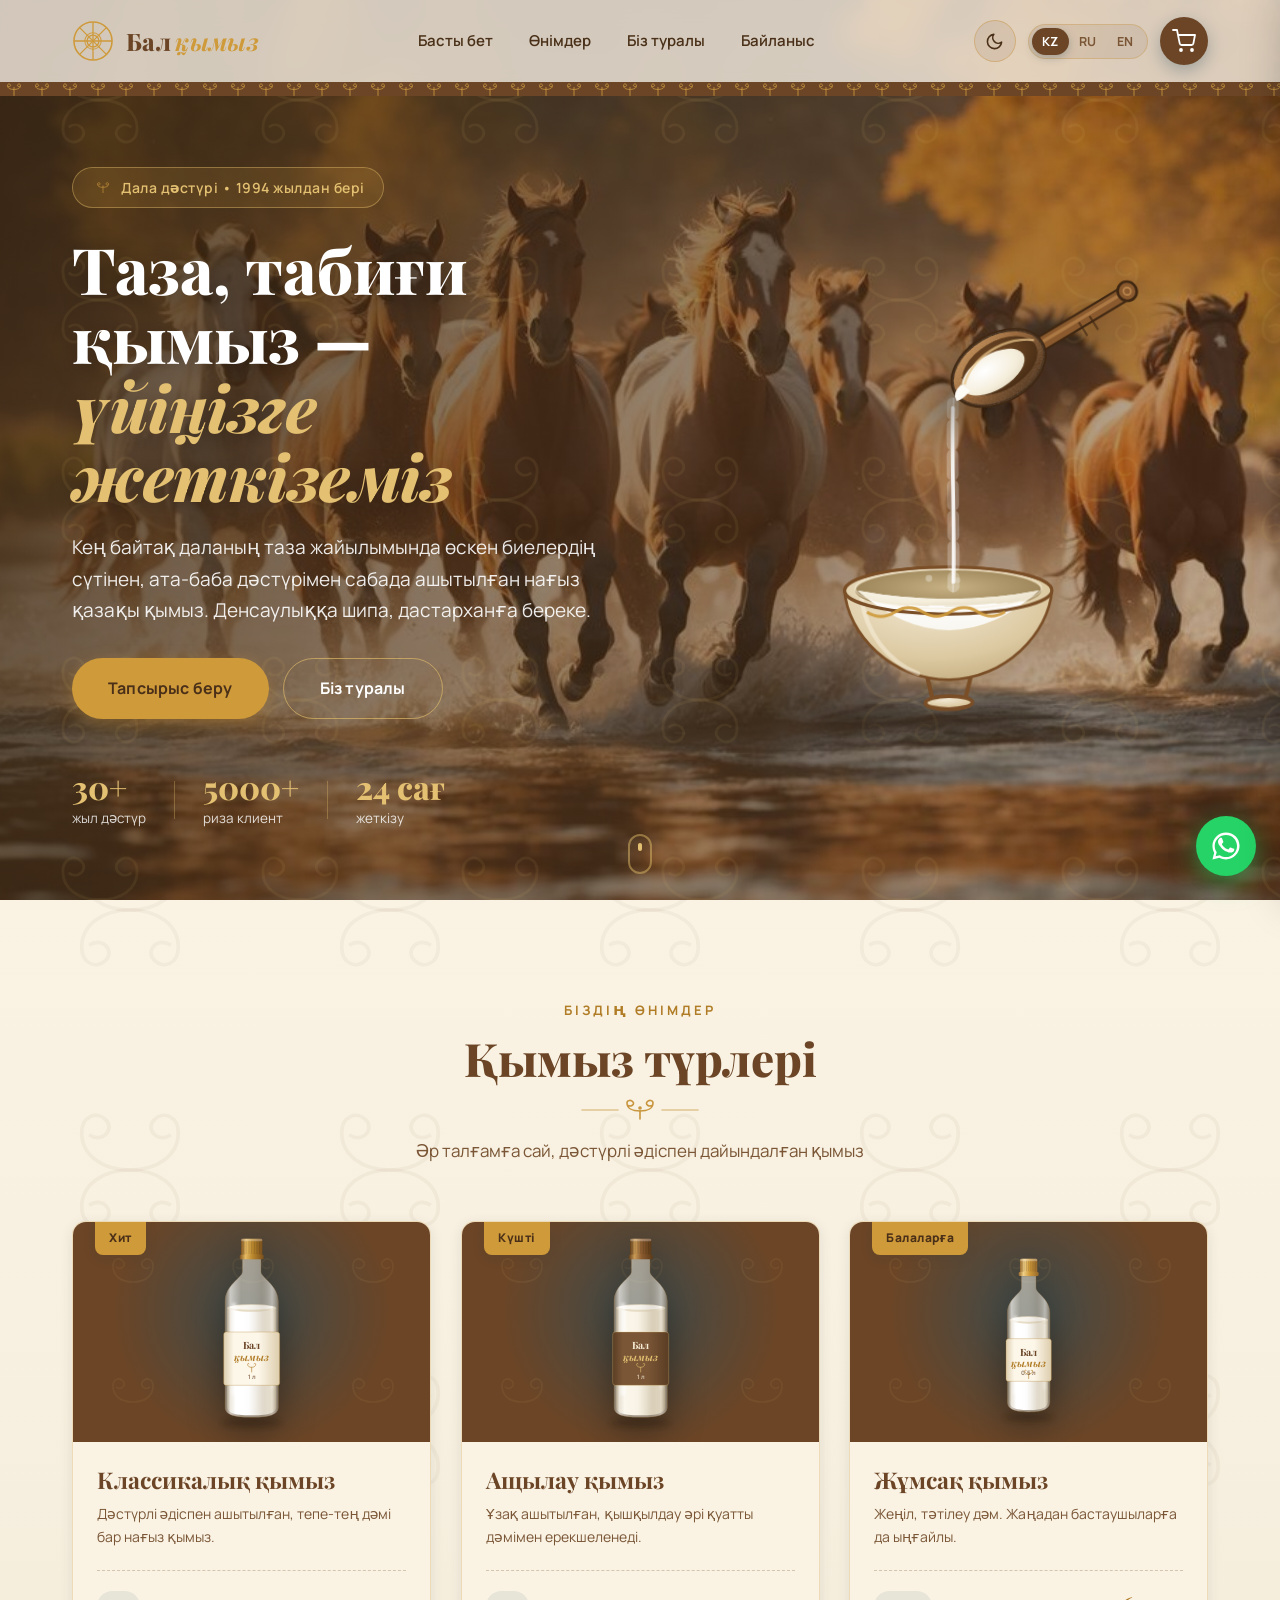
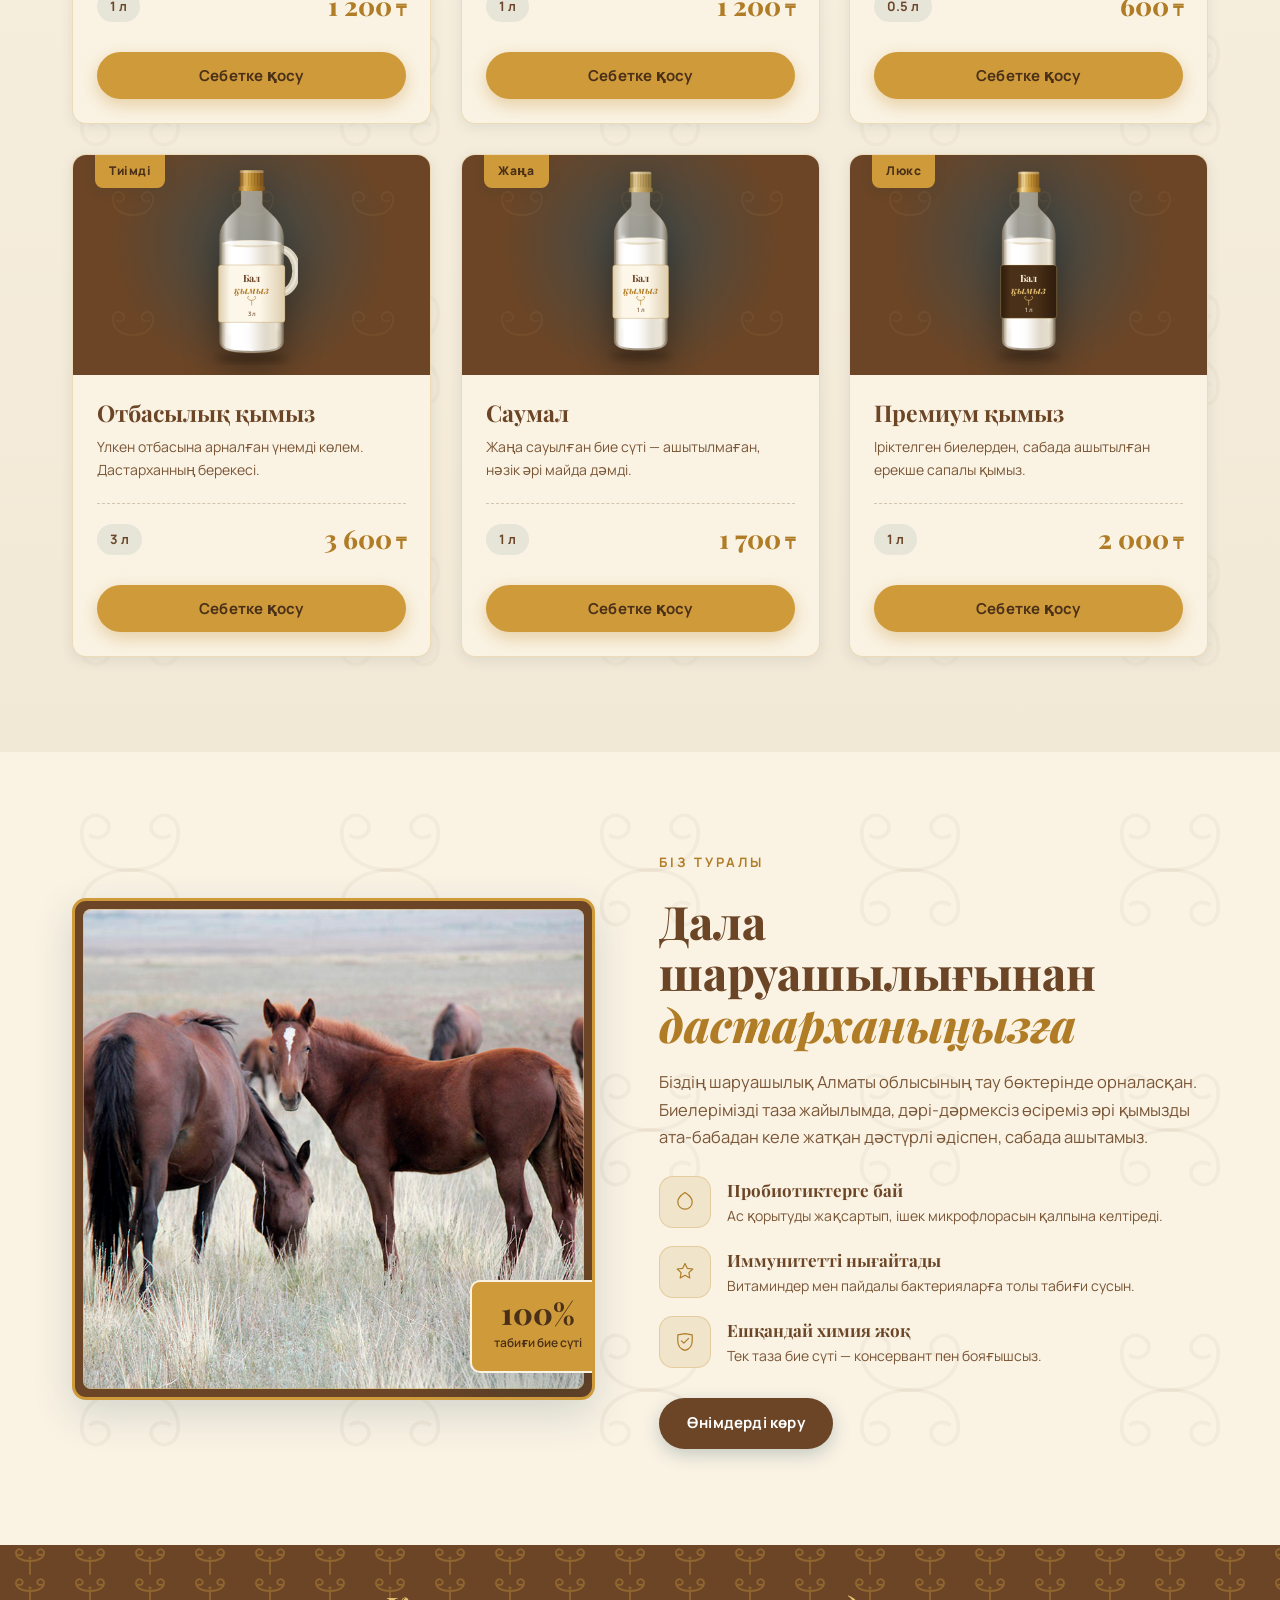
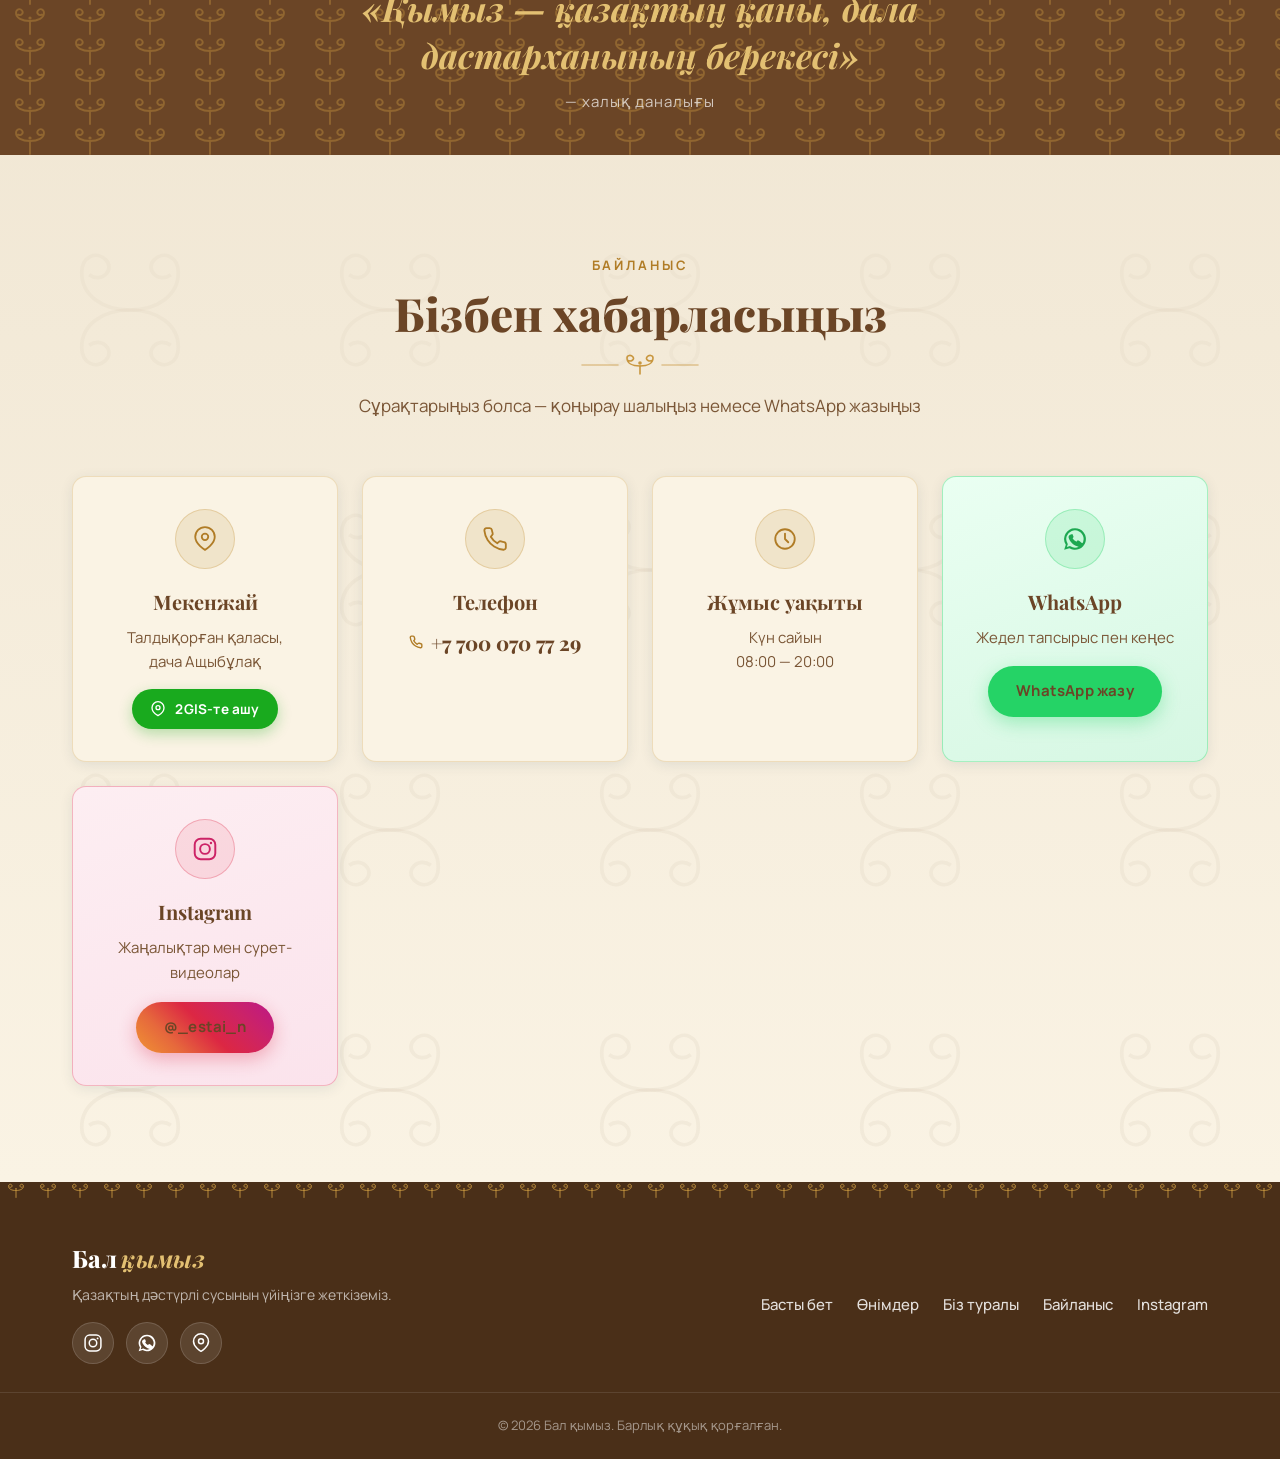
==== қымыз.html @ f9caa67a "Түнгі режимді жарықтандыру: қоңыр реңктер тым қара болмайтындай фон #1b1209 → #2a1e12, карточкалар #" ====
<!DOCTYPE html>
<html lang="kk">
<head>
  <meta charset="UTF-8" />
  <meta name="viewport" content="width=device-width, initial-scale=1.0" />
  <title>Бал қымыз — Дала дәстүрінің таза дәмі</title>
  <meta name="description" content="Ата-баба дәстүрімен сабада ашытылған таза әрі табиғи қымыз. Талдықорған қаласы. Үйіңізге жеткіземіз." />
  <meta name="theme-color" content="#6b4526" />

  <!-- ===== Сілтеме превьюі (WhatsApp, Instagram, Telegram, Facebook) ===== -->
  <meta property="og:type" content="website" />
  <meta property="og:site_name" content="Бал қымыз" />
  <meta property="og:url" content="https://qymyz-iota.vercel.app/" />
  <meta property="og:title" content="Бал қымыз — таза, табиғи қымыз үйіңізге" />
  <meta property="og:description" content="Ата-баба дәстүрімен сабада ашытылған нағыз қазақы қымыз. Талдықорған қаласы. Тапсырыс: +7 700 070 77 29" />
  <meta property="og:image" content="https://qymyz-iota.vercel.app/images/og.jpg" />
  <meta property="og:image:width" content="1200" />
  <meta property="og:image:height" content="630" />
  <meta property="og:image:alt" content="Бал қымыз — далада шауып бара жатқан жылқылар" />
  <meta property="og:locale" content="kk_KZ" />
  <meta property="og:locale:alternate" content="ru_RU" />
  <meta property="og:locale:alternate" content="en_US" />
  <meta name="twitter:card" content="summary_large_image" />
  <meta name="twitter:title" content="Бал қымыз — таза, табиғи қымыз үйіңізге" />
  <meta name="twitter:description" content="Ата-баба дәстүрімен сабада ашытылған нағыз қазақы қымыз. Талдықорған қаласы." />
  <meta name="twitter:image" content="https://qymyz-iota.vercel.app/images/og.jpg" />

  <!-- ===== Қойынды белгісі (favicon) — шаңырақ ===== -->
  <link rel="icon" type="image/svg+xml" href="data:image/svg+xml,%3Csvg xmlns='http://www.w3.org/2000/svg' viewBox='0 0 64 64'%3E%3Crect width='64' height='64' rx='14' fill='%236b4526'/%3E%3Cg fill='none' stroke='%23cf9a3a' stroke-width='3' stroke-linecap='round'%3E%3Ccircle cx='32' cy='32' r='20'/%3E%3Ccircle cx='32' cy='32' r='6.5'/%3E%3Cline x1='32' y1='12' x2='32' y2='52'/%3E%3Cline x1='12' y1='32' x2='52' y2='32'/%3E%3Cline x1='18' y1='18' x2='46' y2='46'/%3E%3Cline x1='46' y1='18' x2='18' y2='46'/%3E%3C/g%3E%3C/svg%3E" />
  <link rel="apple-touch-icon" href="images/icon-180.png" />

  <link rel="canonical" href="https://qymyz-iota.vercel.app/" />

  <!-- ===== Google-ға арналған құрылымдық дерек (жергілікті бизнес) ===== -->
  <script type="application/ld+json">
  {
    "@context": "https://schema.org",
    "@type": "LocalBusiness",
    "name": "Бал қымыз",
    "description": "Ата-баба дәстүрімен сабада ашытылған таза әрі табиғи қымыз. Талдықорған қаласы бойынша жеткіземіз.",
    "url": "https://qymyz-iota.vercel.app/",
    "image": "https://qymyz-iota.vercel.app/images/og.jpg",
    "telephone": "+77000707729",
    "priceRange": "600–3600 ₸",
    "currenciesAccepted": "KZT",
    "address": {
      "@type": "PostalAddress",
      "streetAddress": "дача Ащыбұлақ",
      "addressLocality": "Талдықорған",
      "addressRegion": "Жетісу облысы",
      "addressCountry": "KZ"
    },
    "geo": {
      "@type": "GeoCoordinates",
      "latitude": 45.023915,
      "longitude": 78.453023
    },
    "openingHoursSpecification": [{
      "@type": "OpeningHoursSpecification",
      "dayOfWeek": ["Monday","Tuesday","Wednesday","Thursday","Friday","Saturday","Sunday"],
      "opens": "08:00",
      "closes": "20:00"
    }],
    "sameAs": [
      "https://instagram.com/_estai_n",
      "https://2gis.kz/almaty/geo/70030076977916638/78.453023,45.023915"
    ],
    "makesOffer": [
      { "@type": "Offer", "itemOffered": { "@type": "Product", "name": "Классикалық қымыз, 1 л" }, "price": "1200", "priceCurrency": "KZT" },
      { "@type": "Offer", "itemOffered": { "@type": "Product", "name": "Саумал, 1 л" }, "price": "1700", "priceCurrency": "KZT" },
      { "@type": "Offer", "itemOffered": { "@type": "Product", "name": "Премиум қымыз, 1 л" }, "price": "2000", "priceCurrency": "KZT" }
    ]
  }
  </script>

  <link rel="preconnect" href="https://fonts.googleapis.com" />
  <link rel="preconnect" href="https://fonts.gstatic.com" crossorigin />
  <link href="https://fonts.googleapis.com/css2?family=Playfair+Display:ital,wght@0,500;0,700;0,800;0,900;1,500;1,700&family=Manrope:wght@400;500;600;700&display=swap" rel="stylesheet" />
  <style>
/* ============================================================
   ҚЫМЫЗ ӘЛЕМІ — қазақы этно-стиль (қошқар мүйіз ою-өрнегі)
   ============================================================ */
:root{
  --navy:       #6b4526;   /* негізгі қоңыр (бұрынғы көктің орнына) */
  --navy-deep:  #4a2f18;   /* қою қоңыр */
  --navy-soft:  #8a5e36;   /* ашық қоңыр */
  --gold:       #cf9a3a;   /* сарғыш алтын */
  --gold-soft:  #e3c072;
  --gold-deep:  #b07c26;
  --cream:      #faf3e4;   /* сарғыштау ақ */
  --cream-2:    #f0e4ca;
  --brown:      #7a5636;   /* сірге қоңыры */
  --brown-dark: #4a3018;
  --ink:        #3a2814;
  --wa:         #25d366;
  --wa-dark:    #1da851;

  --shadow-sm: 0 3px 14px rgba(16,57,79,.09);
  --shadow-md: 0 14px 40px rgba(16,57,79,.16);
  --shadow-lg: 0 26px 60px rgba(10,39,53,.28);

  --radius:    14px;
  --radius-sm: 10px;
  --maxw: 1180px;
  --head: 'Playfair Display', Georgia, serif;
  --body: 'Manrope', system-ui, sans-serif;

  /* Қошқар мүйіз ою жолағы (алтын, түнгі көк фонда) */
  --ornament-gold: url("data:image/svg+xml,%3Csvg xmlns='http://www.w3.org/2000/svg' width='60' height='30' viewBox='0 0 60 30'%3E%3Cg fill='none' stroke='%23c8963e' stroke-width='1.8' stroke-linecap='round'%3E%3Cpath d='M30 29 L30 16 C22 16 16 13 16 8 C16 4 20 3 22 5.5 C24 8 21 11.5 18 9.5'/%3E%3Cpath d='M30 16 C38 16 44 13 44 8 C44 4 40 3 38 5.5 C36 8 39 11.5 42 9.5'/%3E%3Ccircle cx='30' cy='13' r='1.6' fill='%23c8963e' stroke='none'/%3E%3C/g%3E%3C/svg%3E");

  /* Себеттегі кішкентай қошқар мүйіз бөлгіш */
  --ornament-divider: url("data:image/svg+xml,%3Csvg xmlns='http://www.w3.org/2000/svg' width='44' height='12' viewBox='0 0 44 12'%3E%3Cg fill='none' stroke='%23c8963e' stroke-width='1.3' stroke-linecap='round'%3E%3Cpath d='M22 11 L22 6 C17 6 14 4.2 14 2 C14 0.6 16 0.4 16.8 1.6 C17.6 2.8 15.8 3.9 14.6 3.2'/%3E%3Cpath d='M22 6 C27 6 30 4.2 30 2 C30 0.6 28 0.4 27.2 1.6 C26.4 2.8 28.2 3.9 29.4 3.2'/%3E%3Ccircle cx='22' cy='4.6' r='1' fill='%23c8963e' stroke='none'/%3E%3C/g%3E%3C/svg%3E");

  /* Себет ішіндегі жеңіл ою фоны */
  --ornament-faint: url("data:image/svg+xml,%3Csvg xmlns='http://www.w3.org/2000/svg' width='140' height='140' viewBox='0 0 140 140'%3E%3Cg fill='none' stroke='%236f4e2e' stroke-opacity='0.05' stroke-width='2'%3E%3Cpath d='M70 70 C55 70 44 62 44 50 C44 41 52 38 57 43 C62 48 55 56 48 51'/%3E%3Cpath d='M70 70 C85 70 96 62 96 50 C96 41 88 38 83 43 C78 48 85 56 92 51'/%3E%3C/g%3E%3C/svg%3E");
}

*{ margin:0; padding:0; box-sizing:border-box; }
html{ scroll-behavior:smooth; scroll-padding-top:96px; }
body{
  font-family:var(--body); color:var(--ink); background:var(--cream);
  line-height:1.65; overflow-x:hidden;
  /* Жеңіл қошқар-мүйіз фоны */
  background-image:
    url("data:image/svg+xml,%3Csvg xmlns='http://www.w3.org/2000/svg' width='140' height='140' viewBox='0 0 140 140'%3E%3Cg fill='none' stroke='%236f4e2e' stroke-opacity='0.06' stroke-width='2'%3E%3Cpath d='M70 70 C55 70 44 62 44 50 C44 41 52 38 57 43 C62 48 55 56 48 51'/%3E%3Cpath d='M70 70 C85 70 96 62 96 50 C96 41 88 38 83 43 C78 48 85 56 92 51'/%3E%3Cpath d='M70 70 C55 70 44 78 44 90 C44 99 52 102 57 97 C62 92 55 84 48 89'/%3E%3Cpath d='M70 70 C85 70 96 78 96 90 C96 99 88 102 83 97 C78 92 85 84 92 89'/%3E%3C/g%3E%3C/svg%3E");
  background-size:260px;
}
img{ max-width:100%; display:block; }
a{ text-decoration:none; color:inherit; }
ul{ list-style:none; }
.container{ width:100%; max-width:var(--maxw); margin:0 auto; padding:0 22px; }

/* ============ БАТЫРМАЛАР ============ */
.btn{
  --b:var(--navy);
  display:inline-flex; align-items:center; justify-content:center; gap:9px;
  font-family:var(--body); font-weight:700; font-size:15px; letter-spacing:.2px;
  padding:13px 28px; border:none; border-radius:50px; cursor:pointer;
  background:var(--b); color:#fff; transition:transform .2s, box-shadow .2s, background .25s, color .25s;
  box-shadow:0 6px 18px rgba(16,57,79,.22); white-space:nowrap;
}
.btn:hover{ transform:translateY(-3px); box-shadow:0 14px 30px rgba(16,57,79,.32); }
.btn:active{ transform:translateY(-1px) scale(.98); }
.btn--lg{ padding:16px 36px; font-size:16px; }
.btn--block{ width:100%; }
.btn--gold{ --b:var(--gold); color:var(--brown-dark); box-shadow:0 6px 18px rgba(200,150,62,.4); }
.btn--gold:hover{ background:var(--gold-soft); box-shadow:0 14px 30px rgba(200,150,62,.5); }
.btn--dark{ --b:var(--navy); }
.btn--dark:hover{ background:var(--navy-deep); }
.btn--outline{
  background:transparent; color:#fff; box-shadow:none; border:1.5px solid rgba(220,185,104,.7);
}
.btn--outline:hover{ background:rgba(220,185,104,.14); box-shadow:none; color:var(--gold-soft); }
.btn--wa{ --b:var(--wa); box-shadow:0 6px 18px rgba(37,211,102,.35); }
.btn--wa:hover{ background:var(--wa-dark); box-shadow:0 14px 30px rgba(37,211,102,.45); }
.btn--ig{ background:linear-gradient(45deg,#f09433,#e6683c 25%,#dc2743 50%,#cc2366 75%,#bc1888); box-shadow:0 6px 18px rgba(220,39,67,.32); }
.btn--ig:hover{ filter:brightness(1.08); box-shadow:0 14px 30px rgba(220,39,67,.45); }
/* 2GIS картасы */
.btn--map{ --b:#19aa1e; font-size:13.5px; padding:9px 18px; box-shadow:0 5px 14px rgba(25,170,30,.3); }
.btn--map:hover{ background:#128a16; box-shadow:0 12px 24px rgba(25,170,30,.42); }

/* ============ ОЮ-ӨРНЕК ЖОЛАҚТАРЫ ============ */
.ornament-band{ height:14px; background:var(--navy); background-image:var(--ornament-gold); background-size:auto 100%; background-repeat:repeat-x; }
.footer__band{ height:16px; background-image:var(--ornament-gold); background-size:auto 100%; background-repeat:repeat-x; opacity:.9; }

/* Секция бөлгіш ою (қошқар мүйіз жұбы) */
.section__deco{
  width:120px; height:22px; margin:14px auto 0;
  background:url("data:image/svg+xml,%3Csvg xmlns='http://www.w3.org/2000/svg' width='120' height='22' viewBox='0 0 120 22'%3E%3Cg fill='none' stroke='%23c8963e' stroke-width='1.6' stroke-linecap='round'%3E%3Cline x1='2' y1='11' x2='38' y2='11' stroke-opacity='0.5'/%3E%3Cline x1='82' y1='11' x2='118' y2='11' stroke-opacity='0.5'/%3E%3Cpath d='M60 20 L60 12 C52 12 47 9 47 4 C47 1 51 0.5 53 3 C55 5.5 51 8 48 6.5'/%3E%3Cpath d='M60 12 C68 12 73 9 73 4 C73 1 69 0.5 67 3 C65 5.5 69 8 72 6.5'/%3E%3Ccircle cx='60' cy='9' r='1.8' fill='%23c8963e' stroke='none'/%3E%3C/g%3E%3C/svg%3E") center/contain no-repeat;
}

/* ============ HEADER ============ */
.header{
  position:fixed; top:0; left:0; right:0; z-index:100;
  background:rgba(244,236,224,.82); backdrop-filter:blur(12px);
  transition:box-shadow .3s, background .3s;
}
.header.scrolled{ box-shadow:0 6px 24px rgba(16,57,79,.12); background:rgba(244,236,224,.96); }
.header__inner{ display:flex; align-items:center; justify-content:space-between; height:82px; gap:20px; }

.logo{ display:flex; align-items:center; gap:12px; color:var(--navy); }
.logo__mark{ color:var(--gold); display:flex; }
.logo__text{ font-family:var(--head); font-weight:800; font-size:24px; color:var(--navy); letter-spacing:.4px; line-height:1; }
.logo__text em{ font-style:italic; font-weight:700; color:var(--gold); margin-left:4px; }

.nav{ display:flex; gap:4px; }
.nav__link{
  font-weight:600; font-size:15px; color:var(--brown-dark);
  padding:9px 16px; border-radius:50px; position:relative; transition:color .2s;
}
.nav__link::after{
  content:""; position:absolute; left:16px; right:16px; bottom:4px; height:2px;
  background:var(--gold); transform:scaleX(0); transform-origin:left; transition:transform .25s;
}
.nav__link:hover{ color:var(--navy); }
.nav__link:hover::after{ transform:scaleX(1); }

.header__actions{ display:flex; align-items:center; gap:12px; }

/* Түнгі/күндізгі режим батырмасы */
.theme-btn{
  width:42px; height:42px; border-radius:50%; cursor:pointer; flex-shrink:0;
  border:1px solid rgba(200,150,62,.45); background:rgba(122,78,54,.1); color:var(--brown-dark);
  display:grid; place-items:center; transition:background .2s, color .2s, transform .2s;
}
.theme-btn:hover{ background:var(--gold); color:#fff; transform:translateY(-2px); }
.theme-btn svg{ width:19px; height:19px; }
.theme-btn .ico-sun{ display:none; }
[data-theme="dark"] .theme-btn .ico-moon{ display:none; }
[data-theme="dark"] .theme-btn .ico-sun{ display:block; }

/* Тіл ауыстырғыш */
.lang{ display:flex; background:rgba(122,78,54,.1); border:1px solid rgba(200,150,62,.35); border-radius:50px; padding:3px; }
.lang__btn{
  border:none; background:none; cursor:pointer; font-family:var(--body); font-weight:700;
  font-size:12.5px; color:var(--brown); padding:5px 10px; border-radius:50px; transition:color .2s, background .2s; letter-spacing:.5px;
}
.lang__btn:hover{ color:var(--navy); }
.lang__btn.active{ background:var(--navy); color:#fff; box-shadow:0 3px 8px rgba(16,57,79,.25); }
.cart-btn{
  position:relative; background:var(--navy); color:#fff; border:none;
  width:48px; height:48px; border-radius:50%; display:grid; place-items:center; cursor:pointer;
  transition:transform .2s, background .2s; box-shadow:0 6px 16px rgba(16,57,79,.28);
}
.cart-btn:hover{ transform:translateY(-2px); background:var(--navy-deep); }
.cart-btn__count{
  position:absolute; top:-6px; right:-6px; min-width:22px; height:22px; padding:0 5px;
  background:var(--gold); color:var(--brown-dark); border-radius:50px;
  font-size:12px; font-weight:800; display:grid; place-items:center; border:2px solid var(--cream);
  transform:scale(0); transition:transform .28s cubic-bezier(.34,1.56,.64,1);
}
.cart-btn__count.show{ transform:scale(1); }
.cart-btn.bump{ animation:bump .45s; }
@keyframes bump{ 0%,100%{transform:scale(1)} 30%{transform:scale(1.22)} 60%{transform:scale(.9)} }

.burger{ display:none; flex-direction:column; gap:5px; background:none; border:none; cursor:pointer; padding:6px; }
.burger span{ width:26px; height:2.5px; background:var(--navy); border-radius:3px; transition:.3s; }
.burger.active span:nth-child(1){ transform:translateY(7.5px) rotate(45deg); }
.burger.active span:nth-child(2){ opacity:0; }
.burger.active span:nth-child(3){ transform:translateY(-7.5px) rotate(-45deg); }

/* ============ HERO ============ */
.hero{
  position:relative; min-height:100vh; display:flex; align-items:center;
  padding-top:96px; color:#fff; overflow:hidden;
  background:
    linear-gradient(115deg, rgba(58,38,18,.88) 0%, rgba(74,48,24,.62) 45%, rgba(107,69,38,.35) 100%),
    url("[data-uri]");
  background-size:cover; background-position:center;
}
.hero__pattern{
  position:absolute; inset:0; opacity:.5; pointer-events:none;
  background:url("data:image/svg+xml,%3Csvg xmlns='http://www.w3.org/2000/svg' width='140' height='140' viewBox='0 0 140 140'%3E%3Cg fill='none' stroke='%23dcb968' stroke-opacity='0.16' stroke-width='2'%3E%3Cpath d='M70 70 C55 70 44 62 44 50 C44 41 52 38 57 43 C62 48 55 56 48 51'/%3E%3Cpath d='M70 70 C85 70 96 62 96 50 C96 41 88 38 83 43 C78 48 85 56 92 51'/%3E%3Cpath d='M70 70 C55 70 44 78 44 90 C44 99 52 102 57 97 C62 92 55 84 48 89'/%3E%3Cpath d='M70 70 C85 70 96 78 96 90 C96 99 88 102 83 97 C78 92 85 84 92 89'/%3E%3C/g%3E%3C/svg%3E");
  background-size:200px;
}
.hero__inner{ position:relative; z-index:2; display:flex; align-items:center; justify-content:space-between; gap:30px; }
.hero__content{ max-width:600px; flex:1 1 560px; animation:fadeUp 1s ease both; }

/* ---- Ultra 3D қымыз құйылу сахнасы (көп қабатты parallax) ---- */
.hero__visual{ flex:1 1 400px; display:flex; justify-content:center; align-items:center; perspective:1200px; perspective-origin:58% 42%; animation:fadeUp 1.2s ease .2s both; }
.scene3d{
  position:relative; width:100%; max-width:400px; aspect-ratio:380/470;
  transform-style:preserve-3d; will-change:transform; animation:float3d 7s ease-in-out infinite;
}
.defs-svg{ position:absolute; width:0; height:0; overflow:hidden; }
.layer{ position:absolute; inset:0; }
.layer svg{ width:100%; height:100%; display:block; overflow:visible; }
.layer--shadow{ transform:translateZ(-60px) scale(1.05); }
.layer--bowl  { transform:translateZ(0); }
.layer--stream{ transform:translateZ(42px); }
.layer--jug   { transform:translateZ(80px); filter:drop-shadow(-14px 22px 20px rgba(0,0,0,.35)); }
@keyframes float3d{
  0%,100%{ transform:rotateY(-13deg) rotateX(6deg); }
  50%    { transform:rotateY(13deg)  rotateX(2deg); }
}
.pour-jug{ transform-box:view-box; transform-origin:184px 146px; animation:jugTilt 5s ease-in-out infinite; }
@keyframes jugTilt{
  0%,45%,100%{ transform:rotate(0deg); }
  20%       { transform:rotate(-5deg); }
}
.pour-shadow{ transform-box:fill-box; transform-origin:center; animation:shadowPulse 5s ease-in-out infinite; }
@keyframes shadowPulse{ 0%,100%{ transform:scaleX(.86); opacity:.55 } 55%{ transform:scaleX(1); opacity:.8 } }
.hero__badge{
  display:inline-flex; align-items:center; gap:8px;
  background:rgba(200,150,62,.16); border:1px solid rgba(220,185,104,.45);
  color:var(--gold-soft); padding:8px 18px; border-radius:50px; font-size:14px; font-weight:600;
  letter-spacing:.5px; margin-bottom:26px;
}
.hero__badge::before{ content:""; width:22px; height:12px; background:var(--ornament-gold); background-size:auto 100%; opacity:.9; }
.hero__title{
  font-family:var(--head); font-weight:800; font-size:clamp(36px,5.6vw,64px);
  line-height:1.08; letter-spacing:-.5px; text-shadow:0 4px 26px rgba(0,0,0,.32);
}
.hero__title span{ color:var(--gold-soft); font-style:italic; }
.hero__text{ font-size:clamp(16px,1.8vw,19px); margin:22px 0 32px; max-width:580px; color:rgba(255,255,255,.9); }
.hero__actions{ display:flex; gap:14px; flex-wrap:wrap; }
.hero__stats{ display:flex; align-items:center; gap:28px; margin-top:52px; flex-wrap:wrap; }
.hero__stats > div:not(.hero__stats-div){ display:flex; flex-direction:column; }
.hero__stats strong{ font-family:var(--head); font-size:32px; font-weight:800; color:var(--gold-soft); line-height:1; }
.hero__stats span{ font-size:13.5px; color:rgba(255,255,255,.82); margin-top:4px; }
.hero__stats-div{ width:1px; height:38px; background:rgba(220,185,104,.35); }

.hero__scroll{ position:absolute; bottom:26px; left:50%; transform:translateX(-50%); width:24px; height:40px; border:2px solid rgba(220,185,104,.5); border-radius:14px; display:flex; justify-content:center; padding-top:7px; z-index:2; }
.hero__scroll span{ width:4px; height:8px; background:var(--gold-soft); border-radius:4px; animation:scrolldot 1.6s infinite; }
@keyframes scrolldot{ 0%{opacity:0; transform:translateY(-4px)} 40%{opacity:1} 80%{opacity:0; transform:translateY(10px)} }
@keyframes fadeUp{ from{opacity:0; transform:translateY(32px)} to{opacity:1; transform:translateY(0)} }

/* ============ SECTION БАЗА ============ */
.section{ padding:96px 0; }
.section__head{ text-align:center; max-width:640px; margin:0 auto 56px; }
.section__eyebrow{
  display:inline-block; font-family:var(--body); font-weight:700; font-size:13px;
  text-transform:uppercase; letter-spacing:3px; color:var(--gold-deep); margin-bottom:12px;
}
.section__title{ font-family:var(--head); font-weight:800; font-size:clamp(30px,4.2vw,46px); color:var(--navy); line-height:1.12; }
.section__title em{ font-style:italic; color:var(--gold-deep); }
.section__subtitle{ margin-top:16px; color:var(--brown); font-size:17px; }

/* ============ PRODUCTS ============ */
.products{ background:linear-gradient(180deg, transparent, rgba(233,221,199,.5)); }
.products__grid{ display:grid; grid-template-columns:repeat(auto-fill, minmax(290px,1fr)); gap:30px; perspective:1400px; }
.card{
  background:var(--cream); border-radius:var(--radius); overflow:hidden;
  box-shadow:var(--shadow-sm); border:1px solid rgba(200,150,62,.28);
  display:flex; flex-direction:column;
  transition:transform .4s cubic-bezier(.2,.7,.3,1), box-shadow .32s, border-color .32s;
  position:relative; transform-style:preserve-3d; will-change:transform;
}
.card:hover{ transform:translateY(-9px) rotateX(4deg) rotateY(-4deg); box-shadow:var(--shadow-lg); border-color:var(--gold); }
.card.tilt{ transition:box-shadow .32s, border-color .32s; } /* JS басқарғанда transform-ты бірден қолдану */
.card__vessel{
  height:220px; position:relative; display:flex; align-items:center; justify-content:center;
  background:
    radial-gradient(circle at 50% 40%, rgba(28,80,105,.55), transparent 62%),
    var(--navy);
  color:var(--gold-soft); overflow:hidden;
}
.card__vessel::before{
  content:""; position:absolute; inset:0; opacity:.4;
  background:url("data:image/svg+xml,%3Csvg xmlns='http://www.w3.org/2000/svg' width='120' height='120' viewBox='0 0 120 120'%3E%3Cg fill='none' stroke='%23dcb968' stroke-opacity='0.2' stroke-width='1.6'%3E%3Cpath d='M60 60 C48 60 40 54 40 44 C40 37 46 35 50 39 C54 43 48 49 43 45'/%3E%3Cpath d='M60 60 C72 60 80 54 80 44 C80 37 74 35 70 39 C66 43 72 49 77 45'/%3E%3C/g%3E%3C/svg%3E");
  background-size:120px;
}
.card__vessel svg{ position:relative; z-index:1; height:200px; width:auto; filter:drop-shadow(0 10px 18px rgba(0,0,0,.4)); transition:transform .4s; }
.card:hover .card__vessel svg{ transform:translateY(-4px) scale(1.05); }
.card__tag{
  position:absolute; top:0; left:22px; z-index:2; background:var(--gold); color:var(--brown-dark);
  font-size:12px; font-weight:800; letter-spacing:.5px; padding:6px 14px 7px; border-radius:0 0 8px 8px; box-shadow:var(--shadow-sm);
}
.card__body{ padding:24px; display:flex; flex-direction:column; flex:1; gap:8px; }
.card__name{ font-family:var(--head); font-weight:700; font-size:23px; color:var(--navy); line-height:1.2; }
.card__desc{ font-size:14px; color:var(--brown); flex:1; }
.card__meta{ display:flex; align-items:center; justify-content:space-between; margin:14px 0 6px; padding-top:14px; border-top:1px dashed rgba(111,78,46,.28); }
.card__vol{ font-size:13px; font-weight:700; color:var(--navy); background:rgba(16,57,79,.08); padding:5px 13px; border-radius:50px; }
.card__price{ font-family:var(--head); font-weight:800; font-size:26px; color:var(--gold-deep); }
.card__price small{ font-size:16px; font-weight:700; }
.card__btn{ width:100%; margin-top:10px; }

/* ============ ABOUT ============ */
.about{
  position:relative;
  background:
    linear-gradient(180deg, rgba(250,243,228,.90), rgba(240,228,202,.90)),
    url("[data-uri]");
  background-size:cover;
  background-position:center;
  background-attachment:fixed;
}
.about__inner{ display:grid; grid-template-columns:1fr 1.05fr; gap:64px; align-items:center; }
.about__media{ position:relative; }
.about__frame{
  position:relative; border-radius:var(--radius); overflow:hidden;
  border:3px solid var(--gold); box-shadow:var(--shadow-md);
  padding:8px; background:var(--navy);
}
.about__frame::after{
  content:""; position:absolute; inset:8px; border:1px solid rgba(220,185,104,.5); border-radius:8px; pointer-events:none; z-index:2;
}
.about__art{ display:block; width:100%; height:480px; object-fit:cover; border-radius:8px; transition:filter .35s ease; }
.about__badge{
  position:absolute; right:-14px; bottom:24px; z-index:3; background:var(--gold);
  color:var(--brown-dark); border-radius:var(--radius-sm); padding:16px 22px; box-shadow:var(--shadow-lg);
  text-align:center; border:2px solid var(--cream);
}
.about__badge strong{ display:block; font-family:var(--head); font-size:30px; font-weight:800; line-height:1; }
.about__badge span{ font-size:12px; font-weight:600; }
.about__content .section__title{ margin:10px 0 18px; }
.about__lead{ color:var(--brown); font-size:16.5px; margin-bottom:26px; }
.about__list{ display:flex; flex-direction:column; gap:18px; margin-bottom:30px; }
.about__list li{ display:flex; gap:16px; align-items:flex-start; }
.about__ico{ color:var(--gold-deep); background:var(--cream-2); width:52px; height:52px; border-radius:14px; display:grid; place-items:center; flex-shrink:0; border:1px solid rgba(200,150,62,.3); }
.about__list strong{ font-family:var(--head); color:var(--navy); font-size:17px; }
.about__list p{ font-size:14px; color:var(--brown); }

/* ============ QUOTE ============ */
.quote{ position:relative; background:var(--navy); color:#fff; padding:40px 0; text-align:center; overflow:hidden; }
.quote__pattern{ position:absolute; inset:0; opacity:.4; background:var(--ornament-gold); background-size:auto 30px; background-repeat:repeat; }
.quote .container{ position:relative; z-index:1; }
.quote__text{ font-family:var(--head); font-style:italic; font-weight:700; font-size:clamp(22px,3.4vw,34px); color:var(--gold-soft); max-width:820px; margin:0 auto; line-height:1.4; }
.quote__author{ display:inline-block; margin-top:10px; font-size:15px; color:rgba(255,255,255,.7); letter-spacing:1px; }

/* ============ CONTACT ============ */
.contact{ background:linear-gradient(180deg, rgba(233,221,199,.5), transparent); }
.contact__grid{ display:grid; grid-template-columns:repeat(auto-fit,minmax(230px,1fr)); gap:24px; }
.contact__card{
  background:var(--cream); border-radius:var(--radius); padding:32px 26px; text-align:center;
  box-shadow:var(--shadow-sm); border:1px solid rgba(200,150,62,.25); transition:transform .28s, box-shadow .28s;
}
.contact__card:hover{ transform:translateY(-7px); box-shadow:var(--shadow-md); }
.contact__ico{ color:var(--gold-deep); width:60px; height:60px; margin:0 auto 16px; border-radius:50%; display:grid; place-items:center; background:var(--cream-2); border:1px solid rgba(200,150,62,.3); }
.contact__card h3{ font-family:var(--head); color:var(--navy); font-size:20px; margin-bottom:8px; }
.contact__card p{ color:var(--brown); font-size:15px; }
.contact__card a{ color:var(--navy); font-weight:700; }
.contact__card .btn--map{ color:#fff; margin-top:14px; }

/* Телефон нөмірі — таза жазу, басқанда қоңырау шалады */
.contact__card .phone-link{
  display:inline-flex; align-items:center; gap:8px;
  font-family:var(--head); font-weight:800; font-size:20px; color:var(--navy);
  transition:color .22s, transform .2s;
  cursor:pointer; white-space:nowrap;
}
/* қоңырау белгісі баяу «шылдырлап» тұрады — басылатынын білдіру үшін */
.contact__card .phone-link svg{
  color:var(--gold-deep); flex-shrink:0; transform-origin:center;
  animation:phoneRing 3s ease-in-out infinite;
}
.contact__card .phone-link:hover{ color:var(--gold-deep); transform:scale(1.05); }
.contact__card .phone-link:hover svg{ animation-play-state:paused; }
.contact__card .phone-link:active{ transform:scale(.98); }
@keyframes phoneRing{
  0%, 62%, 100%{ transform:rotate(0deg); }
  66%{ transform:rotate(-13deg); }
  71%{ transform:rotate(11deg); }
  76%{ transform:rotate(-8deg); }
  81%{ transform:rotate(6deg); }
  86%{ transform:rotate(0deg); }
}
.contact__card--wa{ background:linear-gradient(160deg, #eafff2, #d6f7e3); border-color:rgba(37,211,102,.35); }
.contact__card--wa .contact__ico{ color:var(--wa-dark); background:rgba(37,211,102,.14); border-color:rgba(37,211,102,.3); }
.contact__card--wa .btn{ margin-top:16px; }
.contact__card--ig{ background:linear-gradient(160deg, #fdeef2, #fbe3ec); border-color:rgba(220,39,67,.28); }
.contact__card--ig .contact__ico{ color:#cc2366; background:rgba(220,39,67,.1); border-color:rgba(220,39,67,.28); }
.contact__card--ig .btn{ margin-top:16px; }

/* ============ FOOTER ============ */
.footer{ background:var(--navy-deep); color:rgba(255,255,255,.85); }
.footer__inner{ display:flex; flex-wrap:wrap; gap:26px; justify-content:space-between; align-items:center; padding-top:48px; padding-bottom:28px; }
.footer__brand .logo__text{ color:#fff; } .footer__brand .logo__text em{ color:var(--gold-soft); }
.footer__brand p{ font-size:14px; margin-top:8px; max-width:320px; color:rgba(255,255,255,.65); }
.footer__social{ display:flex; gap:12px; margin-top:16px; }
.footer__soc-btn{ width:42px; height:42px; border-radius:50%; display:grid; place-items:center; color:#fff; background:rgba(255,255,255,.1); border:1px solid rgba(255,255,255,.15); transition:transform .2s, background .25s; }
.footer__soc-btn:hover{ transform:translateY(-3px); }
.footer__soc-btn:nth-child(1):hover{ background:linear-gradient(45deg,#f09433,#dc2743 50%,#bc1888); border-color:transparent; }
.footer__soc-btn:nth-child(2):hover{ background:var(--wa); border-color:transparent; }
.footer__soc-btn:nth-child(3):hover{ background:#19aa1e; border-color:transparent; } /* 2GIS */
.footer__links{ display:flex; gap:24px; flex-wrap:wrap; }
.footer__links a{ font-size:15px; font-weight:500; transition:color .2s; }
.footer__links a:hover{ color:var(--gold-soft); }
.footer__copy{ text-align:center; font-size:13px; color:rgba(255,255,255,.5); border-top:1px solid rgba(255,255,255,.1); padding:22px; margin:0; }

/* ============ CART SIDEBAR ============ */
.cart-overlay{ position:fixed; inset:0; background:rgba(10,39,53,.5); backdrop-filter:blur(2px); opacity:0; visibility:hidden; transition:.3s; z-index:200; }
.cart-overlay.open{ opacity:1; visibility:visible; }
.cart{
  position:fixed; top:0; right:0; height:100%; width:410px; max-width:100%;
  background:var(--cream); z-index:210; box-shadow:-14px 0 44px rgba(0,0,0,.24);
  display:flex; flex-direction:column; transform:translateX(105%); transition:transform .38s cubic-bezier(.4,0,.2,1);
}
.cart.open{ transform:translateX(0); }
/* ---- Себет тақырыбы (ою жолағымен) ---- */
.cart__head{ position:relative; display:flex; align-items:center; justify-content:space-between; padding:22px 24px 28px; background:var(--navy); color:#fff; flex-shrink:0; }
.cart__head h3{ font-family:var(--head); font-size:24px; letter-spacing:.3px; }
.cart__head::after{
  content:""; position:absolute; left:0; right:0; bottom:0; height:11px;
  background-image:var(--ornament-gold); background-size:auto 100%; background-repeat:repeat-x; opacity:.95;
}
.cart__close{ background:none; border:none; font-size:34px; line-height:1; color:rgba(255,255,255,.8); cursor:pointer; transition:transform .25s, color .2s; }
.cart__close:hover{ color:var(--gold-soft); transform:rotate(90deg); }

/* ---- Себет ішіндегі пергамент фоны ---- */
.cart__body{
  flex:1; overflow-y:auto; padding:6px 22px 16px;
  background-image:var(--ornament-faint); background-size:170px;
}
.cart__empty{ text-align:center; color:var(--brown); padding:64px 20px; }
.cart__empty svg{ width:64px; height:64px; margin:0 auto 14px; color:var(--gold); opacity:.5; }
.cart__empty p{ font-size:15px; line-height:1.6; }

/* ---- Тауар жолы ---- */
.cart-item{ position:relative; display:flex; gap:15px; padding:18px 0 24px; align-items:flex-start; animation:fadeUp .3s ease; }
/* қошқар мүйіз бөлгіші (соңғысынан басқа) */
.cart-item:not(:last-child)::after{
  content:""; position:absolute; left:0; right:0; bottom:4px; height:12px;
  background:
    var(--ornament-divider) center / 44px 12px no-repeat,
    linear-gradient(90deg, transparent, rgba(200,150,62,.5)) left center / calc(50% - 26px) 1px no-repeat,
    linear-gradient(90deg, rgba(200,150,62,.5), transparent) right center / calc(50% - 26px) 1px no-repeat;
}

.cart-item__thumb{
  position:relative; overflow:hidden; flex-shrink:0;
  width:72px; height:82px; border-radius:12px;
  background:radial-gradient(circle at 50% 32%, #8a5e36, var(--navy) 72%);
  border:1.5px solid rgba(200,150,62,.5);
  display:grid; place-items:center;
  box-shadow:0 4px 12px rgba(74,48,24,.25);
}
.cart-item__thumb::before{
  content:""; position:absolute; inset:0; opacity:.4;
  background:url("data:image/svg+xml,%3Csvg xmlns='http://www.w3.org/2000/svg' width='120' height='120' viewBox='0 0 120 120'%3E%3Cg fill='none' stroke='%23dcb968' stroke-opacity='0.22' stroke-width='1.6'%3E%3Cpath d='M60 60 C48 60 40 54 40 44 C40 37 46 35 50 39 C54 43 48 49 43 45'/%3E%3Cpath d='M60 60 C72 60 80 54 80 44 C80 37 74 35 70 39 C66 43 72 49 77 45'/%3E%3C/g%3E%3C/svg%3E") center/74px;
}
.cart-item__thumb svg{ position:relative; z-index:1; height:66px; width:auto; filter:drop-shadow(0 3px 6px rgba(0,0,0,.35)); }

.cart-item__info{ flex:1; min-width:0; padding-top:2px; }
.cart-item__top{ display:flex; align-items:flex-start; justify-content:space-between; gap:8px; }
.cart-item__name{ font-family:var(--head); font-weight:700; color:var(--navy); font-size:17px; line-height:1.25; }
.cart-item__vol{ font-size:12.5px; color:var(--brown); margin-top:3px; }
.cart-item__row{ display:flex; align-items:center; justify-content:space-between; gap:10px; margin-top:12px; }
.cart-item__price{ font-family:var(--head); font-weight:800; color:var(--gold-deep); font-size:18px; white-space:nowrap; }

/* ---- Алтын дөңгелек +/− басқышы ---- */
.cart-item__qty{
  display:inline-flex; align-items:center; gap:2px;
  background:var(--cream-2); border:1px solid rgba(200,150,62,.45); border-radius:50px; padding:3px;
}
.qty-btn{
  width:26px; height:26px; border-radius:50%; border:none; background:transparent;
  color:var(--brown-dark); font-size:15px; font-weight:800; cursor:pointer;
  display:grid; place-items:center; transition:background .2s, color .2s;
}
.qty-btn:hover{ background:var(--gold); color:#fff; }
.qty-num{ min-width:26px; text-align:center; font-family:var(--head); font-weight:800; font-size:15px; color:var(--navy); }

.cart-item__remove{ background:none; border:none; color:#b23b2e; cursor:pointer; padding:2px; opacity:.5; transition:opacity .2s, transform .2s; flex-shrink:0; }
.cart-item__remove:hover{ opacity:1; transform:scale(1.15); }
.cart-item__remove svg{ width:17px; height:17px; }

/* ---- Себет төменгі бөлігі (ою жолағымен) ---- */
.cart__footer{ position:relative; padding:28px 24px 20px; background:var(--cream-2); flex-shrink:0; }
.cart__footer::before{
  content:""; position:absolute; left:0; right:0; top:0; height:11px;
  background:var(--navy); background-image:var(--ornament-gold); background-size:auto 100%; background-repeat:repeat-x;
}
.cart__total{ display:flex; justify-content:space-between; align-items:center; margin-bottom:16px; }
.cart__total span{ color:var(--brown); font-size:15px; }
.cart__total strong{ font-family:var(--head); font-size:28px; color:var(--gold-deep); }
.cart__note{ font-size:12px; color:var(--brown); text-align:center; margin-top:10px; }

/* ============ STICKY WHATSAPP ============ */
.wa-float{
  position:fixed; right:24px; bottom:24px; z-index:150; width:60px; height:60px; border-radius:50%;
  background:var(--wa); color:#fff; display:grid; place-items:center;
  box-shadow:0 8px 24px rgba(37,211,102,.5); transition:transform .25s; animation:waPulse 2.6s infinite;
}
.wa-float:hover{ transform:scale(1.12); }
@keyframes waPulse{ 0%{box-shadow:0 8px 24px rgba(37,211,102,.5), 0 0 0 0 rgba(37,211,102,.5)} 70%{box-shadow:0 8px 24px rgba(37,211,102,.5), 0 0 0 16px rgba(37,211,102,0)} 100%{box-shadow:0 8px 24px rgba(37,211,102,.5), 0 0 0 0 rgba(37,211,102,0)} }

/* ============ TOAST ============ */
.toast{
  position:fixed; bottom:30px; left:50%; transform:translateX(-50%) translateY(120px);
  background:var(--navy); color:#fff; padding:14px 26px; border-radius:50px;
  font-weight:600; box-shadow:var(--shadow-lg); z-index:300; opacity:0;
  transition:.38s cubic-bezier(.34,1.56,.64,1); display:flex; align-items:center; gap:10px;
  border:1.5px solid var(--gold); font-size:15px; max-width:90vw;
}
.toast.show{ transform:translateX(-50%) translateY(0); opacity:1; }

/* ============ RESPONSIVE ============ */
@media (max-width:980px){
  /* Hero екі бағаннан бір бағанға */
  .hero{ min-height:auto; }
  .hero__inner{ flex-direction:column; text-align:center; gap:14px; padding-top:10px; padding-bottom:20px; }
  /* flex:none болса блок кішіреймей, экраннан асып кетеді — сондықтан shrink рұқсат */
  .hero__content{ flex:0 1 auto; width:100%; max-width:640px; }
  .hero__badge{ margin-bottom:18px; }
  .hero__actions{ justify-content:center; }
  .hero__stats{ justify-content:center; }
  .hero__visual{ flex:0 1 auto; width:100%; order:2; }
  .scene3d{ max-width:330px; }
}
@media (max-width:920px){
  .about__inner{ grid-template-columns:1fr; gap:44px; }
  .about__media{ max-width:460px; margin:0 auto; }
  .about{ background-attachment:scroll; } /* мобильде fixed фон ақаусыз болу үшін */
}
@media (max-width:768px){
  .nav{
    position:fixed; top:70px; right:0; width:min(300px,84%); height:calc(100vh - 70px);
    background:var(--cream); flex-direction:column; padding:26px; gap:6px;
    box-shadow:-10px 0 34px rgba(0,0,0,.16); transform:translateX(105%); transition:transform .32s;
    border-left:1px solid rgba(200,150,62,.3); z-index:99;
  }
  .nav.open{ transform:translateX(0); }
  .nav__link{ font-size:17px; padding:14px 16px; text-align:left; }
  .nav__link::after{ display:none; }
  .burger{ display:flex; }
  .header__inner{ height:70px; }
  .ornament-band{ height:10px; }
  .section{ padding:60px 0; }
  .section__head{ margin-bottom:40px; }
  .hero{ padding-top:96px; padding-bottom:56px; }
  .hero__scroll{ display:none; }
  .hero__stats{ gap:22px; }
  .products__grid{ gap:22px; perspective:none; }
  .card:hover{ transform:translateY(-6px); } /* мобильде 3D бұрыш жоқ */
  .about__art{ height:340px; }              /* телефонда сурет кішірек */
  .about__media{ max-width:400px; }
  .quote{ padding:30px 0; }
  .cart{ width:100%; }
}
@media (max-width:480px){
  .container{ padding:0 14px; }
  .header__inner{ gap:8px; }
  .logo{ gap:8px; min-width:0; }
  .logo__text{ font-size:16px; white-space:nowrap; }
  .logo__mark svg{ width:30px; height:30px; }
  .header__actions{ gap:6px; }
  .lang{ padding:2px; }
  .lang__btn{ font-size:10.5px; padding:4px 6px; letter-spacing:0; }
  .cart-btn{ width:40px; height:40px; }
  .cart-btn svg{ width:20px; height:20px; }
  .burger{ padding:4px; }
  .burger span{ width:22px; }
  .hero__title{ font-size:32px; }
  .hero__text{ font-size:15.5px; }
  .hero__badge{ font-size:12.5px; padding:7px 14px; }
  .hero__stats{ gap:14px; }
  .hero__stats strong{ font-size:24px; }
  .hero__stats span{ font-size:12px; }
  .hero__stats-div{ height:32px; }
  .hero__actions{ flex-direction:column; align-items:stretch; width:100%; }
  .hero__actions .btn{ width:100%; }
  .about__art{ height:265px; }   /* ең кіші экрандарда одан да ықшам */
  .about__media{ max-width:320px; }
  .about__badge{ right:-6px; bottom:14px; padding:12px 16px; }
  .about__badge strong{ font-size:24px; }
  .scene3d{ max-width:280px; }
  .layer--jug{ transform:translateZ(52px); }
  .layer--stream{ transform:translateZ(28px); }
  .layer--shadow{ transform:translateZ(-40px) scale(1.05); }
  .products__grid{ grid-template-columns:1fr; }
  .section__title{ font-size:27px; }
  .card__vessel{ height:190px; }
  .card__vessel svg{ height:172px; }
  .contact__grid{ grid-template-columns:1fr; }
  .footer__inner{ flex-direction:column; text-align:center; }
  .wa-float{ width:54px; height:54px; right:16px; bottom:16px; }
}
@media (prefers-reduced-motion:reduce){
  *{ animation:none !important; transition:none !important; scroll-behavior:auto !important; }
}

/* ============================================================
   ТҮНГІ РЕЖИМ (dark mode)
   Ашық беттер қараяды, алтын мен ою-өрнек сол қалпында қалады.
   --navy фон ретінде де, мәтін ретінде де қолданылатындықтан,
   мәтін болып тұрған жерлері бөлек жарықтандырылады.
   ============================================================ */
[data-theme="dark"]{
  --cream:      #2a1e12;   /* беттің фоны (жылы қоңыр, тым қара емес) */
  --cream-2:    #3a2a1a;   /* карточка/қосымша фон */
  --brown:      #cbb69a;   /* екінші дәрежелі мәтін */
  --brown-dark: #ebe0c8;
  --ink:        #f2e8d5;   /* негізгі мәтін */
  --gold:       #d9a648;
  --gold-soft:  #edd28e;
  --gold-deep:  #e2b763;   /* мәтін ретінде де қолданылады → жарық */
  --navy-deep:  #1f1408;
  --shadow-sm: 0 3px 14px rgba(0,0,0,.45);
  --shadow-md: 0 14px 40px rgba(0,0,0,.55);
  --shadow-lg: 0 26px 60px rgba(0,0,0,.65);
}

/* фондағы ою-өрнек — қарада алтынмен */
[data-theme="dark"] body{
  background-image:url("data:image/svg+xml,%3Csvg xmlns='http://www.w3.org/2000/svg' width='140' height='140' viewBox='0 0 140 140'%3E%3Cg fill='none' stroke='%23cf9a3a' stroke-opacity='0.06' stroke-width='2'%3E%3Cpath d='M70 70 C55 70 44 62 44 50 C44 41 52 38 57 43 C62 48 55 56 48 51'/%3E%3Cpath d='M70 70 C85 70 96 62 96 50 C96 41 88 38 83 43 C78 48 85 56 92 51'/%3E%3Cpath d='M70 70 C55 70 44 78 44 90 C44 99 52 102 57 97 C62 92 55 84 48 89'/%3E%3Cpath d='M70 70 C85 70 96 78 96 90 C96 99 88 102 83 97 C78 92 85 84 92 89'/%3E%3C/g%3E%3C/svg%3E");
}

/* --navy мәтін болып тұрған жерлер → жарық алтын */
[data-theme="dark"] .logo__text,
[data-theme="dark"] .section__title,
[data-theme="dark"] .card__name,
[data-theme="dark"] .cart-item__name,
[data-theme="dark"] .contact__card h3,
[data-theme="dark"] .contact__card a,
[data-theme="dark"] .about__list strong,
[data-theme="dark"] .cart__total strong,
[data-theme="dark"] .qty-num,
[data-theme="dark"] .contact__card .phone-link,
[data-theme="dark"] .nav__link:hover{ color:var(--gold-soft); }

[data-theme="dark"] .card__vol{ color:var(--gold-soft); background:rgba(207,154,58,.14); }
[data-theme="dark"] .burger span{ background:var(--gold-soft); }

/* жартылай мөлдір ашық фондар → қара */
[data-theme="dark"] .header{ background:rgba(42,30,18,.86); }
[data-theme="dark"] .header.scrolled{ background:rgba(42,30,18,.97); box-shadow:0 6px 24px rgba(0,0,0,.45); }
[data-theme="dark"] .products{ background:linear-gradient(180deg, transparent, rgba(58,42,26,.55)); }
[data-theme="dark"] .contact{ background:linear-gradient(180deg, rgba(58,42,26,.55), transparent); }
/* Тек фон суретінің қабатын ауыстырамыз — size/position/attachment негізгі
   ережеден сақталады (мобильде fixed ақауы болмауы үшін) */
[data-theme="dark"] .about{
  background-image:
    linear-gradient(180deg, rgba(36,25,14,.74), rgba(48,34,20,.84)),
    url("[data-uri]");
}

/* WhatsApp / Instagram карточкалары — қараңғы реңк */
[data-theme="dark"] .contact__card--wa{ background:linear-gradient(160deg, #12301f, #0e2618); border-color:rgba(37,211,102,.3); }
[data-theme="dark"] .contact__card--wa .contact__ico{ color:#4ade80; background:rgba(37,211,102,.14); }
[data-theme="dark"] .contact__card--ig{ background:linear-gradient(160deg, #331323, #24101a); border-color:rgba(220,39,67,.3); }
[data-theme="dark"] .contact__card--ig .contact__ico{ color:#f472a0; background:rgba(220,39,67,.14); }

/* «Біз туралы» фотосы да қараңғылайды (түнде көзге ұрмауы үшін) */
[data-theme="dark"] .about__art{ filter:brightness(.45) contrast(1.08) saturate(.8); }
[data-theme="dark"] .about__frame{ background:var(--navy-deep); }

/* ұсақ түзетулер */
[data-theme="dark"] .card__meta{ border-top-color:rgba(207,154,58,.25); }
[data-theme="dark"] .cart-item__thumb{ border-color:rgba(200,150,62,.4); }
[data-theme="dark"] .about__ico{ background:var(--cream-2); border-color:rgba(200,150,62,.35); }
[data-theme="dark"] .theme-btn{ color:var(--gold-soft); border-color:rgba(200,150,62,.4); background:rgba(207,154,58,.12); }
[data-theme="dark"] .theme-btn:hover{ color:var(--brown-dark); }
[data-theme="dark"] .lang{ background:rgba(207,154,58,.1); }
[data-theme="dark"] .lang__btn{ color:var(--brown); }
[data-theme="dark"] .lang__btn.active{ background:var(--gold); color:#2b1d10; }

/* тақырып ауысқанда жұмсақ өту */
body, .card, .contact__card, .cart, .cart__body, .header, .about__ico, .cart-item__qty{
  transition:background-color .35s ease, color .35s ease, border-color .35s ease;
}

</style>
</head>
<body>

  <!-- ================= HEADER / NAVBAR ================= -->
  <header class="header" id="header">
    <div class="container header__inner">
      <a href="#hero" class="logo" aria-label="Бал қымыз">
        <span class="logo__mark" aria-hidden="true">
          <!-- Шаңырақ таңбасы -->
          <svg viewBox="0 0 64 64" width="42" height="42">
            <circle cx="32" cy="32" r="29" fill="none" stroke="currentColor" stroke-width="2.4"/>
            <circle cx="32" cy="32" r="9"  fill="none" stroke="currentColor" stroke-width="2"/>
            <g stroke="currentColor" stroke-width="2" stroke-linecap="round">
              <line x1="32" y1="4"  x2="32" y2="60"/>
              <line x1="4"  y1="32" x2="60" y2="32"/>
              <line x1="12" y1="12" x2="52" y2="52"/>
              <line x1="52" y1="12" x2="12" y2="52"/>
            </g>
            <g stroke="currentColor" stroke-width="1.6" fill="none" opacity=".9">
              <path d="M23 23 Q32 16 41 23"/>
              <path d="M23 41 Q32 48 41 41"/>
              <path d="M23 23 Q16 32 23 41"/>
              <path d="M41 23 Q48 32 41 41"/>
            </g>
          </svg>
        </span>
        <span class="logo__text">Бал<em>қымыз</em></span>
      </a>

      <nav class="nav" id="nav">
        <a href="#hero" class="nav__link" data-i18n="nav_home">Басты бет</a>
        <a href="#products" class="nav__link" data-i18n="nav_products">Өнімдер</a>
        <a href="#about" class="nav__link" data-i18n="nav_about">Біз туралы</a>
        <a href="#contact" class="nav__link" data-i18n="nav_contact">Байланыс</a>
      </nav>

      <div class="header__actions">
        <button class="theme-btn" id="themeBtn" aria-label="Түнгі/күндізгі режим" title="Түнгі режим">
          <svg class="ico-moon" viewBox="0 0 24 24" fill="none" stroke="currentColor" stroke-width="2" stroke-linecap="round" stroke-linejoin="round"><path d="M21 12.8A9 9 0 1 1 11.2 3a7 7 0 0 0 9.8 9.8z"/></svg>
          <svg class="ico-sun" viewBox="0 0 24 24" fill="none" stroke="currentColor" stroke-width="2" stroke-linecap="round" stroke-linejoin="round"><circle cx="12" cy="12" r="4.5"/><path d="M12 2v2.5M12 19.5V22M2 12h2.5M19.5 12H22M4.9 4.9l1.8 1.8M17.3 17.3l1.8 1.8M19.1 4.9l-1.8 1.8M6.7 17.3l-1.8 1.8"/></svg>
        </button>
        <div class="lang" id="lang" role="group" aria-label="Тіл / Язык / Language">
          <button class="lang__btn" data-lang="kz">KZ</button>
          <button class="lang__btn" data-lang="ru">RU</button>
          <button class="lang__btn" data-lang="en">EN</button>
        </div>
        <button class="cart-btn" id="cartBtn" aria-label="Себетті ашу">
          <svg viewBox="0 0 24 24" width="24" height="24" fill="none" stroke="currentColor" stroke-width="1.8" stroke-linecap="round" stroke-linejoin="round">
            <circle cx="9" cy="21" r="1"/><circle cx="20" cy="21" r="1"/>
            <path d="M1 1h4l2.68 13.39a2 2 0 0 0 2 1.61h9.72a2 2 0 0 0 2-1.61L23 6H6"/>
          </svg>
          <span class="cart-btn__count" id="cartCount">0</span>
        </button>
        <button class="burger" id="burger" aria-label="Мәзір">
          <span></span><span></span><span></span>
        </button>
      </div>
    </div>
    <!-- Ою-өрнек жолағы -->
    <div class="ornament-band" aria-hidden="true"></div>
  </header>

  <!-- ================= HERO ================= -->
  <section class="hero" id="hero">
    <div class="hero__pattern" aria-hidden="true"></div>
    <div class="container hero__inner">
      <div class="hero__content">
        <span class="hero__badge" data-i18n="hero_badge">Дала дәстүрі • 1994 жылдан бері</span>
        <h1 class="hero__title" data-i18n="hero_title">Таза, табиғи қымыз —<br><span>үйіңізге жеткіземіз</span></h1>
        <p class="hero__text" data-i18n="hero_text">
          Кең байтақ даланың таза жайылымында өскен биелердің сүтінен,
          ата-баба дәстүрімен сабада ашытылған нағыз қазақы қымыз.
          Денсаулыққа шипа, дастарханға береке.
        </p>
        <div class="hero__actions">
          <a href="#products" class="btn btn--gold btn--lg" data-i18n="hero_order">Тапсырыс беру</a>
          <a href="#about" class="btn btn--outline btn--lg" data-i18n="hero_about">Біз туралы</a>
        </div>
        <div class="hero__stats">
          <div><strong>30+</strong><span data-i18n="stat_years">жыл дәстүр</span></div>
          <div class="hero__stats-div" aria-hidden="true"></div>
          <div><strong>5000+</strong><span data-i18n="stat_clients">риза клиент</span></div>
          <div class="hero__stats-div" aria-hidden="true"></div>
          <div><strong data-i18n="stat_24">24 сағ</strong><span data-i18n="stat_delivery">жеткізу</span></div>
        </div>
      </div>

      <!-- 3D қымыз құйылу сахнасы (көп қабатты, parallax) -->
      <div class="hero__visual" aria-hidden="true">
        <div class="scene3d" id="scene3d">

          <!-- ортақ градиенттер мен филтрлер -->
          <svg class="defs-svg" width="0" height="0" viewBox="0 0 380 470">
            <defs>
              <linearGradient id="milkG" x1="0" y1="0" x2="0" y2="1">
                <stop offset="0" stop-color="#ffffff"/><stop offset="1" stop-color="#e6dcc4"/>
              </linearGradient>
              <radialGradient id="milkTop" cx="0.4" cy="0.35" r="0.85">
                <stop offset="0" stop-color="#ffffff"/><stop offset="0.6" stop-color="#f4edda"/><stop offset="1" stop-color="#ddd1b6"/>
              </radialGradient>
              <linearGradient id="woodG" x1="0.15" y1="0" x2="0.7" y2="1">
                <stop offset="0" stop-color="#c99356"/><stop offset="0.45" stop-color="#96602f"/><stop offset="1" stop-color="#4a2d14"/>
              </linearGradient>
              <radialGradient id="woodInner" cx="0.45" cy="0.38" r="0.8">
                <stop offset="0" stop-color="#7d5129"/><stop offset="1" stop-color="#3b2410"/>
              </radialGradient>
              <radialGradient id="bowlBody" cx="0.42" cy="0.24" r="0.95">
                <stop offset="0" stop-color="#f3ead6"/><stop offset="0.6" stop-color="#dcc9a1"/><stop offset="1" stop-color="#b89e6f"/>
              </radialGradient>
              <radialGradient id="bowlInner" cx="0.5" cy="0.42" r="0.75">
                <stop offset="0" stop-color="#c6b184"/><stop offset="1" stop-color="#8a7145"/>
              </radialGradient>
              <linearGradient id="streamG" x1="0" y1="0" x2="1" y2="0">
                <stop offset="0" stop-color="#ffffff" stop-opacity="0.25"/>
                <stop offset="0.5" stop-color="#ffffff"/>
                <stop offset="1" stop-color="#ffffff" stop-opacity="0.25"/>
              </linearGradient>
              <clipPath id="bowlClip"><path d="M99 322 Q185 338 271 322 Q185 396 99 322 Z"/></clipPath>
              <clipPath id="bodyClip"><ellipse cx="222" cy="122" rx="46" ry="30" transform="rotate(-32 222 122)"/></clipPath>
              <filter id="blurS"><feGaussianBlur stdDeviation="7"/></filter>
              <filter id="liquidWarp" x="-20%" y="-60%" width="140%" height="220%">
                <feTurbulence type="fractalNoise" baseFrequency="0.02 0.05" numOctaves="1" seed="2" result="n">
                  <animate attributeName="seed" values="2;9;2" dur="6s" repeatCount="indefinite"/>
                </feTurbulence>
                <feDisplacementMap in="SourceGraphic" in2="n" scale="7" xChannelSelector="R" yChannelSelector="G"/>
              </filter>
              <filter id="grain"><feTurbulence type="fractalNoise" baseFrequency="0.75" numOctaves="2" seed="7"/><feColorMatrix type="saturate" values="0"/></filter>
            </defs>
          </svg>

          <!-- ҚАБАТ 1: көлеңке -->
          <div class="layer layer--shadow">
            <svg viewBox="0 0 380 470">
              <ellipse class="pour-shadow" cx="185" cy="442" rx="120" ry="16" fill="#1a0e05" opacity=".3" filter="url(#blurS)"/>
            </svg>
          </div>

          <!-- ҚАБАТ 2: КЕСЕ + қымыз -->
          <div class="layer layer--bowl">
            <svg viewBox="0 0 380 470">
              <!-- сыртқы дене (керамика, көлемді) -->
              <path d="M87 322 C90 362 132 405 185 405 C238 405 280 362 283 322 C283 310 240 300 185 300 C130 300 87 310 87 322 Z" fill="url(#bowlBody)" stroke="#7a4e26" stroke-width="2.5"/>
              <!-- сол жақ жарық -->
              <path d="M103 330 C107 360 128 388 156 399" fill="none" stroke="#fdf6e6" stroke-width="4" stroke-linecap="round" opacity=".45"/>
              <!-- ішкі қуыс (көлеңке) -->
              <ellipse cx="185" cy="322" rx="88" ry="19" fill="url(#bowlInner)"/>
              <!-- қымыз (толып тұрады) -->
              <g clip-path="url(#bowlClip)">
                <g>
                  <animateTransform attributeName="transform" type="translate" values="0 150;0 0;0 0;0 0;0 150" keyTimes="0;0.5;0.88;0.95;1" dur="5s" repeatCount="indefinite"/>
                  <animate attributeName="opacity" values="1;1;1;0;0" keyTimes="0;0.5;0.88;0.95;1" dur="5s" repeatCount="indefinite"/>
                  <rect x="95" y="322" width="180" height="150" fill="url(#milkG)"/>
                  <ellipse cx="185" cy="322" rx="86" ry="15" fill="url(#milkTop)" filter="url(#liquidWarp)"/>
                </g>
              </g>
              <!-- ішкі жиек жарығы -->
              <ellipse cx="185" cy="320" rx="88" ry="19" fill="none" stroke="#f6ecd6" stroke-opacity=".55" stroke-width="1.6"/>
              <!-- сыртқы жиек -->
              <ellipse cx="185" cy="322" rx="98" ry="22" fill="none" stroke="#7a4e26" stroke-width="3"/>
              <!-- ою-өрнек белдеуі (қошқар мүйіз толқыны) -->
              <path d="M108 342 q13 8 26 0 q13 -8 26 0 q13 8 26 0 q13 -8 26 0 q13 8 26 0" fill="none" stroke="#cf9a3a" stroke-width="2.8" opacity=".9"/>
              <!-- аяқ-табан -->
              <path d="M165 404 L170 424 Q185 432 200 424 L205 404" fill="none" stroke="#7a4e26" stroke-width="4" stroke-linecap="round"/>
              <ellipse cx="185" cy="426" rx="22" ry="6" fill="url(#bowlBody)" stroke="#7a4e26" stroke-width="3.5"/>
            </svg>
          </div>

          <!-- ҚАБАТ 3: АҒЫН + шашырау -->
          <div class="layer layer--stream">
            <svg viewBox="0 0 380 470">
              <path class="pour-stream" fill="none" stroke="url(#streamG)" stroke-width="11" stroke-linecap="round" stroke-dasharray="18 10" d="M184 150 C 182 210 186 262 185 318">
                <animate attributeName="d" values="M184 150 C 182 210 186 262 185 318; M184 150 C 188 210 182 262 185 318; M184 150 C 182 210 186 262 185 318" dur="1.4s" repeatCount="indefinite"/>
                <animate attributeName="stroke-dashoffset" values="28;0" dur="0.4s" repeatCount="indefinite"/>
                <animate attributeName="opacity" values="1;1;1;0;0" keyTimes="0;0.5;0.88;0.93;1" dur="5s" repeatCount="indefinite"/>
              </path>
              <path fill="none" stroke="#ffffff" stroke-width="3.5" stroke-linecap="round" opacity=".85" d="M184 154 C 183 212 186 262 185 314">
                <animate attributeName="opacity" values=".85;.85;.85;0;0" keyTimes="0;0.5;0.88;0.93;1" dur="5s" repeatCount="indefinite"/>
              </path>
              <!-- шашыраған тамшылар -->
              <g fill="#ffffff">
                <circle cx="170" cy="312" r="3"><animate attributeName="cy" values="316;300;316" dur="0.7s" repeatCount="indefinite"/><animate attributeName="cx" values="185;168;160" dur="0.7s" repeatCount="indefinite"/><animate attributeName="opacity" values="0;1;0" dur="0.7s" repeatCount="indefinite"/></circle>
                <circle cx="200" cy="312" r="2.6"><animate attributeName="cy" values="316;298;316" dur="0.8s" begin="0.2s" repeatCount="indefinite"/><animate attributeName="cx" values="185;204;212" dur="0.8s" begin="0.2s" repeatCount="indefinite"/><animate attributeName="opacity" values="0;1;0" dur="0.8s" begin="0.2s" repeatCount="indefinite"/></circle>
                <circle cx="184" cy="230" r="3.4"><animate attributeName="cy" values="164;314" dur="0.9s" repeatCount="indefinite"/><animate attributeName="opacity" values="0;1;1;0" dur="0.9s" repeatCount="indefinite"/></circle>
              </g>
            </svg>
          </div>

          <!-- ҚАБАТ 4: ОЖАУ (ағаш ожау) -->
          <div class="layer layer--jug">
            <svg viewBox="0 0 380 470">
              <g class="pour-jug">
                <!-- сап (тұтқа) -->
                <path d="M256 102 L336 52" fill="none" stroke="#3f2712" stroke-width="15" stroke-linecap="round"/>
                <path d="M256 102 L336 52" fill="none" stroke="#8a5a2e" stroke-width="11" stroke-linecap="round"/>
                <path d="M259 99 L332 53" fill="none" stroke="#c99356" stroke-width="3" stroke-linecap="round" opacity=".55"/>
                <!-- саптағы ою-кертпелер -->
                <path d="M296 79 l7 11 M306 73 l7 11" stroke="#3f2712" stroke-width="2" stroke-linecap="round" opacity=".65"/>
                <!-- сап ұшындағы ойма түйін -->
                <circle cx="341" cy="48" r="9" fill="#8a5a2e" stroke="#3f2712" stroke-width="2.5"/>
                <circle cx="341" cy="48" r="3.5" fill="none" stroke="#c99356" stroke-width="1.6" opacity=".8"/>

                <!-- ожаудың сыртқы шарасы -->
                <ellipse cx="222" cy="122" rx="46" ry="30" transform="rotate(-32 222 122)" fill="url(#woodG)" stroke="#3f2712" stroke-width="3"/>
                <!-- ағаш текстурасы мен жарық (шараға қиылған) -->
                <g clip-path="url(#bodyClip)">
                  <rect x="170" y="86" width="106" height="74" filter="url(#grain)" opacity=".22" style="mix-blend-mode:multiply"/>
                  <path d="M188 132 Q222 118 258 106" fill="none" stroke="#5e3a1a" stroke-width="1.6" opacity=".5"/>
                  <path d="M192 142 Q226 128 262 116" fill="none" stroke="#5e3a1a" stroke-width="1.4" opacity=".4"/>
                </g>
                <!-- ішкі қуыс (шұңқыр) -->
                <ellipse cx="223" cy="120" rx="38" ry="22" transform="rotate(-32 223 120)" fill="url(#woodInner)"/>
                <!-- шұңқырдағы қымыз -->
                <ellipse cx="217" cy="126" rx="32" ry="16" transform="rotate(-32 217 126)" fill="url(#milkTop)"/>
                <!-- жиек жарығы -->
                <path d="M191 138 A46 30 -32 0 1 254 96" fill="none" stroke="#e8c48a" stroke-width="2.2" opacity=".75"/>
                <!-- ернеу (құйылатын жері) -->
                <path d="M188 138 Q179 146 184 153 Q191 151 196 143 Z" fill="#fcfbf6"/>
              </g>
            </svg>
          </div>

        </div>
      </div>
    </div>
    <div class="hero__scroll" aria-hidden="true"><span></span></div>
  </section>

  <!-- ================= PRODUCTS ================= -->
  <section class="section products" id="products">
    <div class="container">
      <div class="section__head">
        <span class="section__eyebrow" data-i18n="prod_eyebrow">Біздің өнімдер</span>
        <h2 class="section__title" data-i18n="prod_title">Қымыз түрлері</h2>
        <div class="section__deco" aria-hidden="true"></div>
        <p class="section__subtitle" data-i18n="prod_subtitle">Әр талғамға сай, дәстүрлі әдіспен дайындалған қымыз</p>
      </div>

      <div class="products__grid" id="productsGrid"><!-- JS --></div>
    </div>
  </section>

  <!-- ================= ABOUT ================= -->
  <section class="section about" id="about">
    <div class="container about__inner">
      <div class="about__media">
        <div class="about__frame">
          <img class="about__art" src="[data-uri]" alt="Далада жайылып жүрген жылқылар" loading="lazy" />
          <div class="about__badge">
            <strong>100%</strong><span data-i18n="about_badge">табиғи бие сүті</span>
          </div>
        </div>
      </div>

      <div class="about__content">
        <span class="section__eyebrow" data-i18n="about_eyebrow">Біз туралы</span>
        <h2 class="section__title" data-i18n="about_title">Дала шаруашылығынан <em>дастарханыңызға</em></h2>
        <p class="about__lead" data-i18n="about_lead">
          Біздің шаруашылық Алматы облысының тау бөктерінде орналасқан.
          Биелерімізді таза жайылымда, дәрі-дәрмексіз өсіреміз әрі қымызды
          ата-бабадан келе жатқан дәстүрлі әдіспен, сабада ашытамыз.
        </p>
        <ul class="about__list">
          <li>
            <span class="about__ico" aria-hidden="true">
              <svg viewBox="0 0 40 40" width="24" height="24" fill="none" stroke="currentColor" stroke-width="2" stroke-linecap="round" stroke-linejoin="round"><path d="M20 4c-6 4-12 8-12 16a12 12 0 0 0 24 0c0-8-6-12-12-16z"/></svg>
            </span>
            <div><strong data-i18n="feat1_t">Пробиотиктерге бай</strong><p data-i18n="feat1_d">Ас қорытуды жақсартып, ішек микрофлорасын қалпына келтіреді.</p></div>
          </li>
          <li>
            <span class="about__ico" aria-hidden="true">
              <svg viewBox="0 0 40 40" width="24" height="24" fill="none" stroke="currentColor" stroke-width="2" stroke-linecap="round" stroke-linejoin="round"><path d="M20 6l4 8 9 1-6.5 6 1.5 9-8-4.5-8 4.5 1.5-9L7 15l9-1z"/></svg>
            </span>
            <div><strong data-i18n="feat2_t">Иммунитетті нығайтады</strong><p data-i18n="feat2_d">Витаминдер мен пайдалы бактерияларға толы табиғи сусын.</p></div>
          </li>
          <li>
            <span class="about__ico" aria-hidden="true">
              <svg viewBox="0 0 40 40" width="24" height="24" fill="none" stroke="currentColor" stroke-width="2" stroke-linecap="round" stroke-linejoin="round"><path d="M20 34c8-2 12-8 12-16V8l-12-2L8 8v10c0 8 4 14 12 16z"/><path d="M14 18l4 4 8-8"/></svg>
            </span>
            <div><strong data-i18n="feat3_t">Ешқандай химия жоқ</strong><p data-i18n="feat3_d">Тек таза бие сүті — консервант пен бояғышсыз.</p></div>
          </li>
        </ul>
        <a href="#products" class="btn btn--dark" data-i18n="about_view">Өнімдерді көру</a>
      </div>
    </div>
  </section>

  <!-- ================= QUOTE / BÖLGİŞ ================= -->
  <section class="quote">
    <div class="quote__pattern" aria-hidden="true"></div>
    <div class="container">
      <p class="quote__text" data-i18n="quote_text">«Қымыз — қазақтың қаны, дала дастарханының берекесі»</p>
      <span class="quote__author" data-i18n="quote_author">— халық даналығы</span>
    </div>
  </section>

  <!-- ================= CONTACT ================= -->
  <section class="section contact" id="contact">
    <div class="container">
      <div class="section__head">
        <span class="section__eyebrow" data-i18n="contact_eyebrow">Байланыс</span>
        <h2 class="section__title" data-i18n="contact_title">Бізбен хабарласыңыз</h2>
        <div class="section__deco" aria-hidden="true"></div>
        <p class="section__subtitle" data-i18n="contact_subtitle">Сұрақтарыңыз болса — қоңырау шалыңыз немесе WhatsApp жазыңыз</p>
      </div>

      <div class="contact__grid">
        <div class="contact__card">
          <span class="contact__ico" aria-hidden="true">
            <svg viewBox="0 0 24 24" width="26" height="26" fill="none" stroke="currentColor" stroke-width="1.7" stroke-linecap="round" stroke-linejoin="round"><path d="M21 10c0 7-9 12-9 12s-9-5-9-12a9 9 0 0 1 18 0z"/><circle cx="12" cy="10" r="3"/></svg>
          </span>
          <h3 data-i18n="c_addr_t">Мекенжай</h3>
          <p data-i18n="c_addr_v">Талдықорған қаласы,<br>дача Ащыбұлақ</p>
          <a href="https://2gis.kz/almaty/geo/70030076977916638/78.453023,45.023915" target="_blank" rel="noopener" class="btn btn--map">
            <svg viewBox="0 0 24 24" width="16" height="16" fill="none" stroke="currentColor" stroke-width="2" stroke-linecap="round" stroke-linejoin="round"><path d="M21 10c0 7-9 12-9 12s-9-5-9-12a9 9 0 0 1 18 0z"/><circle cx="12" cy="10" r="3"/></svg>
            <span data-i18n="c_addr_map">2GIS-те ашу</span>
          </a>
        </div>
        <div class="contact__card">
          <span class="contact__ico" aria-hidden="true">
            <svg viewBox="0 0 24 24" width="26" height="26" fill="none" stroke="currentColor" stroke-width="1.7" stroke-linecap="round" stroke-linejoin="round"><path d="M22 16.9v3a2 2 0 0 1-2.2 2 19.8 19.8 0 0 1-8.6-3 19.5 19.5 0 0 1-6-6 19.8 19.8 0 0 1-3-8.6A2 2 0 0 1 4.1 2h3a2 2 0 0 1 2 1.7c.1.9.4 1.8.7 2.7a2 2 0 0 1-.5 2.1L8.1 9.9a16 16 0 0 0 6 6l1.4-1.2a2 2 0 0 1 2.1-.5c.9.3 1.8.6 2.7.7a2 2 0 0 1 1.7 2z"/></svg>
          </span>
          <h3 data-i18n="c_phone_t">Телефон</h3>
          <p><a href="tel:+77000707729" class="phone-link">
            <svg viewBox="0 0 24 24" width="14" height="14" fill="none" stroke="currentColor" stroke-width="2.4" stroke-linecap="round" stroke-linejoin="round"><path d="M22 16.9v3a2 2 0 0 1-2.2 2 19.8 19.8 0 0 1-8.6-3 19.5 19.5 0 0 1-6-6 19.8 19.8 0 0 1-3-8.6A2 2 0 0 1 4.1 2h3a2 2 0 0 1 2 1.7c.1.9.4 1.8.7 2.7a2 2 0 0 1-.5 2.1L8.1 9.9a16 16 0 0 0 6 6l1.4-1.2a2 2 0 0 1 2.1-.5c.9.3 1.8.6 2.7.7a2 2 0 0 1 1.7 2z"/></svg>
            +7 700 070 77 29
          </a></p>
        </div>
        <div class="contact__card">
          <span class="contact__ico" aria-hidden="true">
            <svg viewBox="0 0 24 24" width="26" height="26" fill="none" stroke="currentColor" stroke-width="1.7" stroke-linecap="round" stroke-linejoin="round"><circle cx="12" cy="12" r="9"/><path d="M12 7v5l3 3"/></svg>
          </span>
          <h3 data-i18n="c_hours_t">Жұмыс уақыты</h3>
          <p data-i18n="c_hours_v">Күн сайын<br>08:00 — 20:00</p>
        </div>
        <div class="contact__card contact__card--wa">
          <span class="contact__ico" aria-hidden="true">
            <svg viewBox="0 0 24 24" width="26" height="26" fill="currentColor"><path d="M12 2a10 10 0 0 0-8.5 15.3L2 22l4.8-1.5A10 10 0 1 0 12 2zm0 18a8 8 0 0 1-4.3-1.3l-.3-.2-2.9.9.9-2.8-.2-.3A8 8 0 1 1 12 20zm4.4-6c-.2-.1-1.4-.7-1.6-.8-.2-.1-.4-.1-.5.1l-.7.9c-.1.1-.3.2-.5.1a6.5 6.5 0 0 1-3.2-2.8c-.1-.2 0-.4.1-.5l.4-.5.2-.4v-.4l-.8-1.8c-.2-.5-.4-.4-.5-.4h-.5a1 1 0 0 0-.7.3A3 3 0 0 0 6 9.9c0 1.7 1.3 3.4 1.4 3.6.2.2 2.5 3.8 6 5 .8.3 1.5.5 2 .6.8.1 1.5.1 2-.1.6-.2 1.4-.9 1.6-1.5.2-.6.2-1 .1-1.1z"/></svg>
          </span>
          <h3>WhatsApp</h3>
          <p data-i18n="c_wa_v">Жедел тапсырыс пен кеңес</p>
          <a href="https://wa.me/77000707729" target="_blank" rel="noopener" class="btn btn--wa" data-i18n="c_wa_btn">WhatsApp жазу</a>
        </div>
        <div class="contact__card contact__card--ig">
          <span class="contact__ico" aria-hidden="true">
            <svg viewBox="0 0 24 24" width="26" height="26" fill="none" stroke="currentColor" stroke-width="1.8" stroke-linecap="round" stroke-linejoin="round"><rect x="2.5" y="2.5" width="19" height="19" rx="5.5"/><circle cx="12" cy="12" r="4.5"/><circle cx="17.5" cy="6.5" r="1.1" fill="currentColor" stroke="none"/></svg>
          </span>
          <h3>Instagram</h3>
          <p data-i18n="c_ig_v">Жаңалықтар мен сурет-видеолар</p>
          <a href="https://instagram.com/_estai_n" target="_blank" rel="noopener" class="btn btn--ig">@_estai_n</a>
        </div>
      </div>
    </div>
  </section>

  <!-- ================= FOOTER ================= -->
  <footer class="footer">
    <div class="footer__band" aria-hidden="true"></div>
    <div class="container footer__inner">
      <div class="footer__brand">
        <span class="logo__text">Бал<em>қымыз</em></span>
        <p data-i18n="footer_tagline">Қазақтың дәстүрлі сусынын үйіңізге жеткіземіз.</p>
        <div class="footer__social">
          <a href="https://instagram.com/_estai_n" target="_blank" rel="noopener" class="footer__soc-btn" aria-label="Instagram">
            <svg viewBox="0 0 24 24" width="20" height="20" fill="none" stroke="currentColor" stroke-width="1.8" stroke-linecap="round" stroke-linejoin="round"><rect x="2.5" y="2.5" width="19" height="19" rx="5.5"/><circle cx="12" cy="12" r="4.5"/><circle cx="17.5" cy="6.5" r="1.1" fill="currentColor" stroke="none"/></svg>
          </a>
          <a href="https://wa.me/77000707729" target="_blank" rel="noopener" class="footer__soc-btn" aria-label="WhatsApp">
            <svg viewBox="0 0 24 24" width="20" height="20" fill="currentColor"><path d="M12 2a10 10 0 0 0-8.5 15.3L2 22l4.8-1.5A10 10 0 1 0 12 2zm0 18a8 8 0 0 1-4.3-1.3l-.3-.2-2.9.9.9-2.8-.2-.3A8 8 0 1 1 12 20zm4.4-6c-.2-.1-1.4-.7-1.6-.8-.2-.1-.4-.1-.5.1l-.7.9c-.1.1-.3.2-.5.1a6.5 6.5 0 0 1-3.2-2.8c-.1-.2 0-.4.1-.5l.4-.5.2-.4v-.4l-.8-1.8c-.2-.5-.4-.4-.5-.4h-.5a1 1 0 0 0-.7.3A3 3 0 0 0 6 9.9c0 1.7 1.3 3.4 1.4 3.6.2.2 2.5 3.8 6 5 .8.3 1.5.5 2 .6.8.1 1.5.1 2-.1.6-.2 1.4-.9 1.6-1.5.2-.6.2-1 .1-1.1z"/></svg>
          </a>
          <a href="https://2gis.kz/almaty/geo/70030076977916638/78.453023,45.023915" target="_blank" rel="noopener" class="footer__soc-btn" aria-label="2GIS">
            <svg viewBox="0 0 24 24" width="20" height="20" fill="none" stroke="currentColor" stroke-width="1.8" stroke-linecap="round" stroke-linejoin="round"><path d="M21 10c0 7-9 12-9 12s-9-5-9-12a9 9 0 0 1 18 0z"/><circle cx="12" cy="10" r="3"/></svg>
          </a>
        </div>
      </div>
      <div class="footer__links">
        <a href="#hero" data-i18n="nav_home">Басты бет</a>
        <a href="#products" data-i18n="nav_products">Өнімдер</a>
        <a href="#about" data-i18n="nav_about">Біз туралы</a>
        <a href="#contact" data-i18n="nav_contact">Байланыс</a>
        <a href="https://instagram.com/_estai_n" target="_blank" rel="noopener">Instagram</a>
      </div>
    </div>
    <p class="footer__copy" data-i18n="footer_copy">© 2026 Бал қымыз. Барлық құқық қорғалған.</p>
  </footer>

  <!-- ================= CART SIDEBAR ================= -->
  <div class="cart-overlay" id="cartOverlay"></div>
  <aside class="cart" id="cart" aria-label="Себет">
    <div class="cart__head">
      <h3 data-i18n="cart_title">Себет</h3>
      <button class="cart__close" id="cartClose" aria-label="Жабу">&times;</button>
    </div>
    <div class="cart__body" id="cartBody"><!-- JS --></div>
    <div class="cart__footer" id="cartFooter">
      <div class="cart__total">
        <span data-i18n="cart_total">Жалпы сома:</span>
        <strong id="cartTotal">0 ₸</strong>
      </div>
      <button class="btn btn--wa btn--block" id="checkoutBtn" data-i18n="cart_checkout">Тапсырысты растау</button>
      <p class="cart__note" data-i18n="cart_note">Растасаңыз, тапсырыс WhatsApp-қа жіберіледі</p>
    </div>
  </aside>

  <!-- ================= STICKY WHATSAPP ================= -->
  <a href="https://wa.me/77000707729" target="_blank" rel="noopener" class="wa-float" aria-label="WhatsApp">
    <svg viewBox="0 0 32 32" width="28" height="28" fill="currentColor">
      <path d="M16 .5C7.4.5.5 7.4.5 16c0 2.8.7 5.4 2 7.7L.5 31.5l8-2.1c2.2 1.2 4.8 1.9 7.5 1.9 8.6 0 15.5-6.9 15.5-15.5S24.6.5 16 .5zm0 28.2c-2.4 0-4.7-.7-6.7-1.9l-.5-.3-4.7 1.2 1.3-4.6-.3-.5c-1.3-2-2-4.4-2-6.9C3.4 9 9 3.4 16 3.4S28.6 9 28.6 16 23 28.7 16 28.7zm8.5-9.4c-.5-.2-2.8-1.4-3.2-1.5-.4-.2-.7-.2-1 .2-.3.5-1.1 1.5-1.4 1.7-.3.2-.5.3-1 .1-.5-.2-2-.7-3.8-2.3-1.4-1.3-2.3-2.8-2.6-3.3-.3-.5 0-.7.2-1 .2-.2.5-.5.7-.8.2-.3.3-.5.5-.8.2-.3.1-.6 0-.8-.1-.2-1-2.4-1.4-3.3-.4-.9-.7-.7-1-.8h-.8c-.3 0-.8.1-1.2.6-.4.5-1.6 1.5-1.6 3.7s1.6 4.3 1.9 4.6c.2.3 3.2 4.9 7.7 6.8 1.1.5 1.9.7 2.6.9 1.1.3 2 .3 2.8.2.9-.1 2.8-1.1 3.2-2.2.4-1.1.4-2 .3-2.2-.1-.2-.4-.3-.9-.5z"/>
    </svg>
  </a>

  <!-- ================= TOAST ================= -->
  <div class="toast" id="toast"></div>

  <script>
/* ============================================================
   ҚЫМЫЗ ӘЛЕМІ — лендинг логикасы (vanilla JS)
   ============================================================ */

// ⚙️ ӨЗ WhatsApp НӨМІРІҢІЗДІ ОСЫ ЖЕРГЕ ҚОЙЫҢЫЗ (+ жоқ, 7-ден басталады)
const WHATSAPP_PHONE = "77000707729";

/* ============================================================
   РЕАЛИСТІК БӨТЕЛКЕЛЕР
   Цилиндрлік көлеңкелеу + шыны шағылысуы + көлеңке арқылы
   фотоға жақын көрініс жасалады. Әр бөтелкенің id-і бөлек
   (бір беттегі градиенттер шатаспауы үшін).
   ============================================================ */
const SHAPES = {
  std: {
    body:   "M56 40 L56 60 C56 68 30 80 30 104 L30 262 C30 272 38 278 70 278 C102 278 110 272 110 262 L110 104 C110 80 84 68 84 60 L84 40 Z",
    liquid: "M33 114 L33 261 C33 270 40 275 70 275 C100 275 107 270 107 261 L107 114 Z",
    topY: 114, topRx: 37,
    cap: [54, 10, 32, 26], ring: [52, 34, 36, 7],
    label: [28, 150, 84, 80],
    spec1: [40, 106, 7, 140], spec2: [99, 116, 4, 120],
    shadow: [70, 286, 46, 7],
  },
  small: {
    body:   "M59 66 L59 84 C59 92 38 100 38 122 L38 254 C38 264 45 270 70 270 C95 270 102 264 102 254 L102 122 C102 100 81 92 81 84 L81 66 Z",
    liquid: "M41 132 L41 253 C41 262 47 267 70 267 C93 267 99 262 99 253 L99 132 Z",
    topY: 132, topRx: 29,
    cap: [57, 40, 26, 22], ring: [55, 60, 30, 6],
    label: [36, 160, 68, 64],
    spec1: [47, 126, 6, 118], spec2: [92, 136, 3.5, 100],
    shadow: [70, 278, 38, 6],
  },
  jug: {
    body:   "M54 38 L54 58 C54 66 22 80 22 108 L22 264 C22 276 34 282 70 282 C106 282 118 276 118 264 L118 108 C118 80 86 66 86 58 L86 38 Z",
    liquid: "M25 118 L25 263 C25 274 36 279 70 279 C104 279 115 274 115 263 L115 118 Z",
    topY: 118, topRx: 45,
    cap: [52, 8, 36, 26], ring: [50, 32, 40, 7],
    label: [20, 150, 100, 86],
    spec1: [34, 112, 8, 145], spec2: [107, 124, 4, 124],
    shadow: [70, 290, 54, 8],
  },
};

function realBottle(uid, cfg) {
  const s = SHAPES[cfg.shape || "std"];
  const cap = cfg.cap || ["#e6ba63", "#b8862b", "#7a4f1c"];      // жарық, орта, қою
  const milk = cfg.milk || ["#cdbfa2", "#ffffff", "#efe7d6"];    // жиек, орта, оң жиек
  const lb = cfg.label || { bg: "#fdf7ea", edge: "#ddcdad", text: "#6b4526", accent: "#b07c26" };
  const [cx, cy, cw, ch] = s.cap, [rx0, ry0, rw, rh] = s.ring;
  const [lx, ly, lw, lh] = s.label;
  const [s1x, s1y, s1w, s1h] = s.spec1, [s2x, s2y, s2w, s2h] = s.spec2;
  const [shx, shy, shrx, shry] = s.shadow;

  const handle = cfg.handle ? `
    <path d="M116 126 C144 134 144 184 116 192" fill="none" stroke="#e9e1cd" stroke-width="12" stroke-linecap="round" opacity=".9"/>
    <path d="M116 126 C144 134 144 184 116 192" fill="none" stroke="#ffffff" stroke-width="3.5" stroke-linecap="round" opacity=".45"/>` : "";

  // қақпақтағы тік қырлар
  let ridges = "";
  for (let i = 1; i < 8; i++) {
    const x = cx + (cw / 8) * i;
    ridges += `<line x1="${x}" y1="${cy + 3}" x2="${x}" y2="${cy + ch - 3}" stroke="#000" stroke-opacity=".18" stroke-width="1"/>`;
  }

  return `<svg viewBox="0 0 140 300">
  <defs>
    <linearGradient id="mk${uid}" x1="0" y1="0" x2="1" y2="0">
      <stop offset="0" stop-color="${milk[0]}"/><stop offset=".17" stop-color="${milk[1]}"/>
      <stop offset=".45" stop-color="${milk[1]}"/><stop offset=".82" stop-color="${milk[2]}"/>
      <stop offset="1" stop-color="${milk[0]}"/>
    </linearGradient>
    <linearGradient id="gl${uid}" x1="0" y1="0" x2="1" y2="0">
      <stop offset="0" stop-color="#4a3a22" stop-opacity=".42"/>
      <stop offset=".10" stop-color="#ffffff" stop-opacity=".45"/>
      <stop offset=".30" stop-color="#ffffff" stop-opacity="0"/>
      <stop offset=".68" stop-color="#4a3a22" stop-opacity=".10"/>
      <stop offset=".88" stop-color="#ffffff" stop-opacity=".26"/>
      <stop offset="1" stop-color="#3f3018" stop-opacity=".40"/>
    </linearGradient>
    <linearGradient id="cp${uid}" x1="0" y1="0" x2="1" y2="0">
      <stop offset="0" stop-color="${cap[2]}"/><stop offset=".24" stop-color="${cap[0]}"/>
      <stop offset=".55" stop-color="${cap[1]}"/><stop offset="1" stop-color="${cap[2]}"/>
    </linearGradient>
    <linearGradient id="lb${uid}" x1="0" y1="0" x2="1" y2="0">
      <stop offset="0" stop-color="${lb.edge}"/><stop offset=".18" stop-color="${lb.bg}"/>
      <stop offset=".62" stop-color="${lb.bg}"/><stop offset="1" stop-color="${lb.edge}"/>
    </linearGradient>
    <filter id="sh${uid}" x="-60%" y="-60%" width="220%" height="220%"><feGaussianBlur stdDeviation="4.5"/></filter>
    <filter id="sp${uid}" x="-60%" y="-60%" width="220%" height="220%"><feGaussianBlur stdDeviation="2.6"/></filter>
    <clipPath id="cl${uid}"><path d="${s.body}"/></clipPath>
  </defs>

  <ellipse cx="${shx}" cy="${shy}" rx="${shrx}" ry="${shry}" fill="#2e1f0e" opacity=".4" filter="url(#sh${uid})"/>
  ${handle}
  <path d="${s.body}" fill="#f2ede1" opacity=".55"/>
  <path d="${s.liquid}" fill="url(#mk${uid})"/>
  <ellipse cx="70" cy="${s.topY}" rx="${s.topRx}" ry="5.5" fill="#e7dcc4"/>
  <ellipse cx="70" cy="${s.topY - 1}" rx="${s.topRx - 4}" ry="3.6" fill="#ffffff" opacity=".75"/>
  <path d="${s.body}" fill="url(#gl${uid})"/>
  <g clip-path="url(#cl${uid})">
    <rect x="${s1x}" y="${s1y}" width="${s1w}" height="${s1h}" rx="${s1w / 2}" fill="#ffffff" opacity=".62" filter="url(#sp${uid})"/>
    <rect x="${s2x}" y="${s2y}" width="${s2w}" height="${s2h}" rx="${s2w / 2}" fill="#ffffff" opacity=".34" filter="url(#sp${uid})"/>
  </g>
  <path d="${s.body}" fill="none" stroke="#8a6a3e" stroke-opacity=".4" stroke-width="1.2"/>

  <rect x="${cx}" y="${cy}" width="${cw}" height="${ch}" rx="2.5" fill="url(#cp${uid})"/>
  ${ridges}
  <rect x="${rx0}" y="${ry0}" width="${rw}" height="${rh}" rx="2" fill="url(#cp${uid})"/>
  <rect x="${cx}" y="${cy}" width="${cw}" height="4" rx="2" fill="#ffffff" opacity=".28"/>

  <rect x="${lx}" y="${ly}" width="${lw}" height="${lh}" rx="4" fill="url(#lb${uid})" stroke="${lb.accent}" stroke-opacity=".45" stroke-width="1"/>
  <text x="70" y="${ly + 26}" text-anchor="middle" font-family="'Playfair Display',Georgia,serif" font-weight="700" font-size="15" fill="${lb.text}">Бал</text>
  <text x="70" y="${ly + 43}" text-anchor="middle" font-family="'Playfair Display',Georgia,serif" font-weight="700" font-style="italic" font-size="15" fill="${lb.accent}">қымыз</text>
  <path d="M70 ${ly + 60} L70 ${ly + 53} C66 ${ly + 53} 64 ${ly + 51} 64 ${ly + 48.5} C64 ${ly + 47} 65.6 ${ly + 46.6} 66.4 ${ly + 47.8} M70 ${ly + 53} C74 ${ly + 53} 76 ${ly + 51} 76 ${ly + 48.5} C76 ${ly + 47} 74.4 ${ly + 46.6} 73.6 ${ly + 47.8}" fill="none" stroke="${lb.accent}" stroke-width="1.1" stroke-linecap="round" opacity=".85"/>
  <text x="70" y="${ly + lh - 9}" text-anchor="middle" font-family="'Manrope',sans-serif" font-weight="700" font-size="9" fill="${lb.text}" opacity=".75">${cfg.vol}</text>
</svg>`;
}

const VESSELS = {
  // Классикалық — стандарт 1л, алтын қақпақ
  kese: realBottle('a', { shape:'std', vol:'1 л' }),

  // Ащылау — қоюлау реңк, күрең жапсырма, қола қақпақ
  saba: realBottle('b', { shape:'std', vol:'1 л',
    cap:['#c99a55','#8a5a2e','#5c3a18'],
    milk:['#c3b394','#faf5e8','#e6dbc2'],
    label:{ bg:'#7a5636', edge:'#5a3d24', text:'#f6ecd6', accent:'#e3c072' } }),

  // Балалы — кішкентай 0.5л
  smallkese: realBottle('c', { shape:'small', vol:'0.5 л',
    cap:['#f0cf86','#cf9a3a','#96682a'] }),

  // Отбасылық — үлкен 3л, тұтқасы бар
  kubi: realBottle('d', { shape:'jug', vol:'3 л', handle:true }),

  // Саумал — жаңа, ашық реңк
  torsyk: realBottle('e', { shape:'std', vol:'1 л',
    cap:['#e9d29a','#c2a463','#8a7038'],
    milk:['#d2c7ae','#ffffff','#f5f0e4'] }),

  // Премиум — алтын қақпақ, қара-алтын жапсырма
  ornate: realBottle('f', { shape:'std', vol:'1 л',
    cap:['#f5dc9c','#cf9a3a','#8a5f1c'],
    label:{ bg:'#4a3018', edge:'#2e1c0c', text:'#f6ecd6', accent:'#e3c072' } }),
};

/* ---------- Өнімдер каталогы (атауы/сипаты 3 тілде) ---------- */
const PRODUCTS = [
  { id:1, vessel:"kese", price:1200,
    name:{ kz:"Классикалық қымыз", ru:"Классический кумыс", en:"Classic kumis" },
    desc:{ kz:"Дәстүрлі әдіспен ашытылған, тепе-тең дәмі бар нағыз қымыз.", ru:"Настоящий кумыс традиционной закваски со сбалансированным вкусом.", en:"Authentic kumis fermented the traditional way, with a balanced taste." },
    tag:{ kz:"Хит", ru:"Хит", en:"Bestseller" }, vol:{ kz:"1 л", ru:"1 л", en:"1 L" } },
  { id:2, vessel:"saba", price:1200,
    name:{ kz:"Ащылау қымыз", ru:"Кисловатый кумыс", en:"Tangy kumis" },
    desc:{ kz:"Ұзақ ашытылған, қышқылдау әрі қуатты дәмімен ерекшеленеді.", ru:"Долгой закваски, с кисловатым и насыщенным вкусом.", en:"Long-fermented, with a distinctly tart and robust flavour." },
    tag:{ kz:"Күшті", ru:"Крепкий", en:"Strong" }, vol:{ kz:"1 л", ru:"1 л", en:"1 L" } },
  { id:3, vessel:"smallkese", price:600,
    name:{ kz:"Жұмсақ қымыз", ru:"Мягкий кумыс", en:"Mild kumis" },
    desc:{ kz:"Жеңіл, тәтілеу дәм. Жаңадан бастаушыларға да ыңғайлы.", ru:"Лёгкий, чуть сладковатый вкус. Подойдёт и новичкам.", en:"Light, slightly sweet taste. Great for beginners too." },
    tag:{ kz:"Балаларға", ru:"Детям", en:"For kids" }, vol:{ kz:"0.5 л", ru:"0.5 л", en:"0.5 L" } },
  { id:4, vessel:"kubi", price:3600,
    name:{ kz:"Отбасылық қымыз", ru:"Семейный кумыс", en:"Family kumis" },
    desc:{ kz:"Үлкен отбасына арналған үнемді көлем. Дастарханның берекесі.", ru:"Экономичный объём для большой семьи. Изобилие дастархана.", en:"An economical volume for a big family — abundance for the table." },
    tag:{ kz:"Тиімді", ru:"Выгодно", en:"Value" }, vol:{ kz:"3 л", ru:"3 л", en:"3 L" } },
  { id:5, vessel:"torsyk", price:1700,
    name:{ kz:"Саумал", ru:"Саумал", en:"Saumal" },
    desc:{ kz:"Жаңа сауылған бие сүті — ашытылмаған, нәзік әрі майда дәмді.", ru:"Свежевыдоенное кобылье молоко — незаквашенное, с нежным мягким вкусом.", en:"Freshly milked mare's milk — unfermented, delicate and mild." },
    tag:{ kz:"Жаңа", ru:"Свежий", en:"Fresh" }, vol:{ kz:"1 л", ru:"1 л", en:"1 L" } },
  { id:6, vessel:"ornate", price:2000,
    name:{ kz:"Премиум қымыз", ru:"Премиум кумыс", en:"Premium kumis" },
    desc:{ kz:"Іріктелген биелерден, сабада ашытылған ерекше сапалы қымыз.", ru:"От отборных кобылиц, особый кумыс, заквашенный в сабе.", en:"From selected mares, a special-quality kumis fermented in a saba." },
    tag:{ kz:"Люкс", ru:"Люкс", en:"Luxury" }, vol:{ kz:"1 л", ru:"1 л", en:"1 L" } },
];
const getP = (id) => PRODUCTS.find((p) => p.id === id);

/* ---------- Себет (сессия ішінде: {id, qty}) ---------- */
let cart = [];

/* ---------- DOM ---------- */
const $ = (sel) => document.querySelector(sel);
const productsGrid = $("#productsGrid");
const cartEl       = $("#cart");
const cartOverlay  = $("#cartOverlay");
const cartBody     = $("#cartBody");
const cartFooter   = $("#cartFooter");
const cartCount    = $("#cartCount");
const cartTotal    = $("#cartTotal");
const cartBtn      = $("#cartBtn");
const toastEl      = $("#toast");

/* ============================================================
   3 ТІЛ (KZ / RU / EN)
   ============================================================ */
let LANG = "kz";
const HTML_LANG = { kz: "kk", ru: "ru", en: "en" };

const I18N = {
  nav_home:        { kz:"Басты бет", ru:"Главная", en:"Home" },
  nav_products:    { kz:"Өнімдер", ru:"Продукция", en:"Products" },
  nav_about:       { kz:"Біз туралы", ru:"О нас", en:"About" },
  nav_contact:     { kz:"Байланыс", ru:"Контакты", en:"Contact" },

  hero_badge:      { kz:"Дала дәстүрі • 1994 жылдан бері", ru:"Степная традиция • с 1994 года", en:"Steppe tradition • since 1994" },
  hero_title:      { kz:"Таза, табиғи қымыз —<br><span>үйіңізге жеткіземіз</span>", ru:"Чистый, натуральный кумыс —<br><span>доставим к вам домой</span>", en:"Pure, natural kumis —<br><span>delivered to your home</span>" },
  hero_text:       { kz:"Кең байтақ даланың таза жайылымында өскен биелердің сүтінен, ата-баба дәстүрімен сабада ашытылған нағыз қазақы қымыз. Денсаулыққа шипа, дастарханға береке.", ru:"Настоящий казахский кумыс из молока кобылиц, выросших на чистых пастбищах бескрайней степи, заквашенный в сабе по традициям предков. Польза для здоровья и изобилие для дастархана.", en:"Authentic Kazakh kumis from the milk of mares raised on the clean pastures of the boundless steppe, fermented in a saba following our ancestors' traditions. Good for health, a blessing for the table." },
  hero_order:      { kz:"Тапсырыс беру", ru:"Заказать", en:"Order now" },
  hero_about:      { kz:"Біз туралы", ru:"О нас", en:"About us" },
  stat_years:      { kz:"жыл дәстүр", ru:"лет традиции", en:"years of tradition" },
  stat_clients:    { kz:"риза клиент", ru:"довольных клиентов", en:"happy clients" },
  stat_24:         { kz:"24 сағ", ru:"24 ч", en:"24 hrs" },
  stat_delivery:   { kz:"жеткізу", ru:"доставка", en:"delivery" },

  prod_eyebrow:    { kz:"Біздің өнімдер", ru:"Наша продукция", en:"Our products" },
  prod_title:      { kz:"Қымыз түрлері", ru:"Виды кумыса", en:"Types of kumis" },
  prod_subtitle:   { kz:"Әр талғамға сай, дәстүрлі әдіспен дайындалған қымыз", ru:"Кумыс на любой вкус, приготовленный традиционным способом", en:"Kumis for every taste, made the traditional way" },
  add_to_cart:     { kz:"Себетке қосу", ru:"В корзину", en:"Add to cart" },

  about_badge:     { kz:"табиғи бие сүті", ru:"натуральное кобылье молоко", en:"natural mare's milk" },
  about_eyebrow:   { kz:"Біз туралы", ru:"О нас", en:"About us" },
  about_title:     { kz:"Дала шаруашылығынан <em>дастарханыңызға</em>", ru:"От степного хозяйства <em>к вашему столу</em>", en:"From the steppe farm <em>to your table</em>" },
  about_lead:      { kz:"Біздің шаруашылық Алматы облысының тау бөктерінде орналасқан. Биелерімізді таза жайылымда, дәрі-дәрмексіз өсіреміз әрі қымызды ата-бабадан келе жатқан дәстүрлі әдіспен, сабада ашытамыз.", ru:"Наше хозяйство расположено в предгорьях Алматинской области. Кобылиц мы растим на чистых пастбищах, без лекарств, а кумыс заквашиваем в сабе по традициям предков.", en:"Our farm sits in the foothills of the Almaty region. We raise our mares on clean pastures, without medicines, and ferment the kumis in a saba following our ancestors' traditions." },
  feat1_t:         { kz:"Пробиотиктерге бай", ru:"Богат пробиотиками", en:"Rich in probiotics" },
  feat1_d:         { kz:"Ас қорытуды жақсартып, ішек микрофлорасын қалпына келтіреді.", ru:"Улучшает пищеварение и восстанавливает микрофлору кишечника.", en:"Improves digestion and restores gut microflora." },
  feat2_t:         { kz:"Иммунитетті нығайтады", ru:"Укрепляет иммунитет", en:"Boosts immunity" },
  feat2_d:         { kz:"Витаминдер мен пайдалы бактерияларға толы табиғи сусын.", ru:"Натуральный напиток, богатый витаминами и полезными бактериями.", en:"A natural drink full of vitamins and beneficial bacteria." },
  feat3_t:         { kz:"Ешқандай химия жоқ", ru:"Никакой химии", en:"No chemicals" },
  feat3_d:         { kz:"Тек таза бие сүті — консервант пен бояғышсыз.", ru:"Только чистое кобылье молоко — без консервантов и красителей.", en:"Just pure mare's milk — no preservatives or dyes." },
  about_view:      { kz:"Өнімдерді көру", ru:"Смотреть продукцию", en:"View products" },

  quote_text:      { kz:"«Қымыз — қазақтың қаны, дала дастарханының берекесі»", ru:"«Кумыс — кровь казаха, изобилие степного дастархана»", en:"\"Kumis is the blood of the Kazakh, the bounty of the steppe table\"" },
  quote_author:    { kz:"— халық даналығы", ru:"— народная мудрость", en:"— folk wisdom" },

  contact_eyebrow: { kz:"Байланыс", ru:"Контакты", en:"Contact" },
  contact_title:   { kz:"Бізбен хабарласыңыз", ru:"Свяжитесь с нами", en:"Get in touch" },
  contact_subtitle:{ kz:"Сұрақтарыңыз болса — қоңырау шалыңыз немесе WhatsApp жазыңыз", ru:"Есть вопросы — позвоните или напишите в WhatsApp", en:"Questions? Call us or message us on WhatsApp" },
  c_addr_t:        { kz:"Мекенжай", ru:"Адрес", en:"Address" },
  c_addr_v:        { kz:"Талдықорған қаласы,<br>дача Ащыбұлақ", ru:"г. Талдыкорган,<br>дачный массив Ащыбулак", en:"Taldykorgan,<br>Ashybulak dacha area" },
  c_addr_map:      { kz:"2GIS-те ашу", ru:"Открыть в 2GIS", en:"Open in 2GIS" },
  c_phone_t:       { kz:"Телефон", ru:"Телефон", en:"Phone" },
  c_hours_t:       { kz:"Жұмыс уақыты", ru:"Часы работы", en:"Working hours" },
  c_hours_v:       { kz:"Күн сайын<br>08:00 — 20:00", ru:"Ежедневно<br>08:00 — 20:00", en:"Daily<br>08:00 — 20:00" },
  c_wa_v:          { kz:"Жедел тапсырыс пен кеңес", ru:"Быстрый заказ и консультация", en:"Quick order and advice" },
  c_wa_btn:        { kz:"WhatsApp жазу", ru:"Написать в WhatsApp", en:"Message on WhatsApp" },
  c_ig_v:          { kz:"Жаңалықтар мен сурет-видеолар", ru:"Новости, фото и видео", en:"News, photos and videos" },

  footer_tagline:  { kz:"Қазақтың дәстүрлі сусынын үйіңізге жеткіземіз.", ru:"Доставляем традиционный напиток казахов к вам домой.", en:"We deliver the traditional Kazakh drink to your home." },
  footer_copy:     { kz:"© 2026 Бал қымыз. Барлық құқық қорғалған.", ru:"© 2026 Бал қымыз. Все права защищены.", en:"© 2026 Bal Qymyz. All rights reserved." },

  cart_title:      { kz:"Себет", ru:"Корзина", en:"Cart" },
  cart_total:      { kz:"Жалпы сома:", ru:"Итого:", en:"Total:" },
  cart_checkout:   { kz:"Тапсырысты растау", ru:"Оформить заказ", en:"Confirm order" },
  cart_note:       { kz:"Растасаңыз, тапсырыс WhatsApp-қа жіберіледі", ru:"После подтверждения заказ отправится в WhatsApp", en:"On confirmation, your order is sent to WhatsApp" },
  cart_empty:      { kz:"Себет әзірге бос.<br>Қымыз таңдап, тапсырыс беріңіз!", ru:"Корзина пока пуста.<br>Выберите кумыс и оформите заказ!", en:"Your cart is empty.<br>Pick a kumis and place an order!" },
  cart_vol:        { kz:"Көлемі:", ru:"Объём:", en:"Volume:" },

  toast_added:     { kz:" себетке қосылды", ru:" добавлен в корзину", en:" added to cart" },
  toast_empty:     { kz:"Себет бос — алдымен тауар қосыңыз", ru:"Корзина пуста — сначала добавьте товар", en:"Cart is empty — add an item first" },
  wa_intro:        { kz:"Сәлеметсіз бе! Мен осы қымыздарға тапсырыс бергім келеді:", ru:"Здравствуйте! Я хочу заказать этот кумыс:", en:"Hello! I would like to order this kumis:" },
  wa_pcs:          { kz:"дана", ru:"шт", en:"pcs" },
  wa_total:        { kz:"Жалпы сома:", ru:"Итого:", en:"Total:" },
};

function t(key) {
  const o = I18N[key];
  return o ? (o[LANG] || o.kz) : key;
}

function applyI18n() {
  document.querySelectorAll("[data-i18n]").forEach((el) => {
    el.innerHTML = t(el.dataset.i18n);
  });
  document.documentElement.lang = HTML_LANG[LANG] || "kk";
  document.querySelectorAll(".lang__btn").forEach((b) =>
    b.classList.toggle("active", b.dataset.lang === LANG));
}

function setLang(lang) {
  if (!HTML_LANG[lang]) return;
  LANG = lang;
  try { localStorage.setItem("qymyz_lang", lang); } catch (e) {}
  applyI18n();
  renderProducts();
  renderCart();
}

function initLang() {
  let saved = "kz";
  try { saved = localStorage.getItem("qymyz_lang") || "kz"; } catch (e) {}
  LANG = HTML_LANG[saved] ? saved : "kz";
  document.querySelectorAll(".lang__btn").forEach((b) =>
    b.addEventListener("click", () => setLang(b.dataset.lang)));
  applyI18n();
}

/* ============================================================
   ӨНІМДЕРДІ РЕНДЕРЛЕУ
   ============================================================ */
function renderProducts() {
  productsGrid.innerHTML = PRODUCTS.map((p) => `
    <article class="card">
      <div class="card__vessel">
        <span class="card__tag">${p.tag[LANG]}</span>
        ${VESSELS[p.vessel]}
      </div>
      <div class="card__body">
        <h3 class="card__name">${p.name[LANG]}</h3>
        <p class="card__desc">${p.desc[LANG]}</p>
        <div class="card__meta">
          <span class="card__vol">${p.vol[LANG]}</span>
          <span class="card__price">${formatPrice(p.price)}<small> ₸</small></span>
        </div>
        <button class="btn btn--gold card__btn" data-add="${p.id}">${t("add_to_cart")}</button>
      </div>
    </article>
  `).join("");
  initCardTilt(); // жаңа карточкаларға 3D еңкею
}

/* ============================================================
   СЕБЕТ ЛОГИКАСЫ
   ============================================================ */
function addToCart(id) {
  const product = getP(id);
  if (!product) return;

  const existing = cart.find((i) => i.id === id);
  if (existing) existing.qty += 1;
  else cart.push({ id, qty: 1 });

  renderCart();
  bumpCartIcon();
  showToast(`«${product.name[LANG]}»${t("toast_added")}`);
}

function changeQty(id, delta) {
  const item = cart.find((i) => i.id === id);
  if (!item) return;
  item.qty += delta;
  if (item.qty <= 0) { removeFromCart(id); return; }
  renderCart();
}

function removeFromCart(id) {
  cart = cart.filter((i) => i.id !== id);
  renderCart();
}

function getTotal() { return cart.reduce((s, i) => s + getP(i.id).price * i.qty, 0); }
function getCount() { return cart.reduce((s, i) => s + i.qty, 0); }

function renderCart() {
  const count = getCount();
  cartCount.textContent = count;
  cartCount.classList.toggle("show", count > 0);

  if (cart.length === 0) {
    cartBody.innerHTML = `
      <div class="cart__empty">
        <svg viewBox="0 0 24 24" fill="none" stroke="currentColor" stroke-width="1.5" stroke-linecap="round" stroke-linejoin="round">
          <circle cx="9" cy="21" r="1"/><circle cx="20" cy="21" r="1"/>
          <path d="M1 1h4l2.68 13.39a2 2 0 0 0 2 1.61h9.72a2 2 0 0 0 2-1.61L23 6H6"/>
        </svg>
        <p>${t("cart_empty")}</p>
      </div>`;
    cartFooter.style.display = "none";
    return;
  }

  cartFooter.style.display = "block";
  cartBody.innerHTML = cart.map((i) => {
    const p = getP(i.id);
    return `
    <div class="cart-item">
      <div class="cart-item__thumb">${VESSELS[p.vessel]}</div>
      <div class="cart-item__info">
        <div class="cart-item__top">
          <div>
            <div class="cart-item__name">${p.name[LANG]}</div>
            <div class="cart-item__vol">${t("cart_vol")} ${p.vol[LANG]}</div>
          </div>
          <button class="cart-item__remove" data-remove="${i.id}" aria-label="×">
            <svg viewBox="0 0 24 24" fill="none" stroke="currentColor" stroke-width="2" stroke-linecap="round" stroke-linejoin="round"><polyline points="3 6 5 6 21 6"/><path d="M19 6v14a2 2 0 0 1-2 2H7a2 2 0 0 1-2-2V6m3 0V4a2 2 0 0 1 2-2h4a2 2 0 0 1 2 2v2"/></svg>
          </button>
        </div>
        <div class="cart-item__row">
          <div class="cart-item__qty">
            <button class="qty-btn" data-minus="${i.id}" aria-label="−">−</button>
            <span class="qty-num">${i.qty}</span>
            <button class="qty-btn" data-plus="${i.id}" aria-label="+">+</button>
          </div>
          <div class="cart-item__price">${formatPrice(p.price * i.qty)} ₸</div>
        </div>
      </div>
    </div>`;
  }).join("");

  cartTotal.textContent = `${formatPrice(getTotal())} ₸`;
}

/* ============================================================
   СЕБЕТ АШУ / ЖАБУ
   ============================================================ */
function openCart() {
  cartEl.classList.add("open");
  cartOverlay.classList.add("open");
  document.body.style.overflow = "hidden";
}
function closeCart() {
  cartEl.classList.remove("open");
  cartOverlay.classList.remove("open");
  document.body.style.overflow = "";
}

/* ============================================================
   WHATSAPP ИНТЕГРАЦИЯСЫ
   ============================================================ */
function sendToWhatsApp(cartItems, total) {
  if (cartItems.length === 0) {
    showToast(t("toast_empty"));
    return;
  }
  const phone = WHATSAPP_PHONE; // + жоқ, 7-ден басталады
  let message = t("wa_intro") + "%0A%0A";

  cartItems.forEach((item) => {
    const p = getP(item.id);
    message += `• ${p.name[LANG]} (${p.vol[LANG]}) — ${item.qty} ${t("wa_pcs")} — ${p.price * item.qty} ₸%0A`;
  });

  message += `%0A${t("wa_total")} ${total} ₸`;

  const url = `https://wa.me/${phone}?text=${message}`;
  window.open(url, "_blank");
}

/* ============================================================
   КӨМЕКШІ ФУНКЦИЯЛАР
   ============================================================ */
function formatPrice(num) {
  return num.toString().replace(/\B(?=(\d{3})+(?!\d))/g, " ");
}

function bumpCartIcon() {
  cartBtn.classList.remove("bump");
  void cartBtn.offsetWidth; // reflow — анимацияны қайта қосу
  cartBtn.classList.add("bump");
}

let toastTimer;
function showToast(text) {
  toastEl.textContent = text;
  toastEl.classList.add("show");
  clearTimeout(toastTimer);
  toastTimer = setTimeout(() => toastEl.classList.remove("show"), 2600);
}

/* ============================================================
   ОҚИҒА ТЫҢДАУШЫЛАРЫ (event delegation)
   ============================================================ */
document.addEventListener("click", (e) => {
  const add    = e.target.closest("[data-add]");
  const plus   = e.target.closest("[data-plus]");
  const minus  = e.target.closest("[data-minus]");
  const remove = e.target.closest("[data-remove]");

  if (add)    addToCart(Number(add.dataset.add));
  if (plus)   changeQty(Number(plus.dataset.plus), +1);
  if (minus)  changeQty(Number(minus.dataset.minus), -1);
  if (remove) removeFromCart(Number(remove.dataset.remove));
});

cartBtn.addEventListener("click", openCart);
$("#cartClose").addEventListener("click", closeCart);
cartOverlay.addEventListener("click", closeCart);
document.addEventListener("keydown", (e) => { if (e.key === "Escape") closeCart(); });
$("#checkoutBtn").addEventListener("click", () => sendToWhatsApp(cart, getTotal()));

/* ---------- Мобильді мәзір ---------- */
const burger = $("#burger");
const nav = $("#nav");
burger.addEventListener("click", () => {
  burger.classList.toggle("active");
  nav.classList.toggle("open");
});
nav.querySelectorAll(".nav__link").forEach((link) => {
  link.addEventListener("click", () => {
    burger.classList.remove("active");
    nav.classList.remove("open");
  });
});

/* ---------- Header скролл эффектісі ---------- */
const header = $("#header");
window.addEventListener("scroll", () => {
  header.classList.toggle("scrolled", window.scrollY > 20);
});

/* ============================================================
   КАРТОЧКАЛАРДЫҢ 3D ЕҢКЕЮІ (тінтуірмен, тек десктопта)
   ============================================================ */
function initCardTilt() {
  if (!window.matchMedia("(hover:hover) and (pointer:fine)").matches) return;
  const MAX = 8; // максимум еңкею бұрышы (градус)
  document.querySelectorAll(".card").forEach((card) => {
    card.addEventListener("mousemove", (e) => {
      const r = card.getBoundingClientRect();
      const px = (e.clientX - r.left) / r.width - 0.5;
      const py = (e.clientY - r.top) / r.height - 0.5;
      card.classList.add("tilt");
      card.style.transform =
        `translateY(-9px) rotateX(${(-py * MAX).toFixed(2)}deg) rotateY(${(px * MAX).toFixed(2)}deg)`;
    });
    card.addEventListener("mouseleave", () => {
      card.classList.remove("tilt");
      card.style.transform = "";
    });
  });
}

/* ============================================================
   ТҮНГІ / КҮНДІЗГІ РЕЖИМ
   ============================================================ */
function applyTheme(theme) {
  const dark = theme === "dark";
  document.documentElement.setAttribute("data-theme", dark ? "dark" : "light");
  // мобильді браузердің жоғарғы жолағының түсі
  const meta = document.querySelector('meta[name="theme-color"]');
  if (meta) meta.setAttribute("content", dark ? "#1b1209" : "#6b4526");
}

function initTheme() {
  const btn = document.getElementById("themeBtn");
  let saved = null;
  try { saved = localStorage.getItem("qymyz_theme"); } catch (e) {}
  // сақталмаған болса — құрылғының өз баптауын алады
  const prefersDark = window.matchMedia &&
    window.matchMedia("(prefers-color-scheme: dark)").matches;
  applyTheme(saved || (prefersDark ? "dark" : "light"));

  if (!btn) return;
  btn.addEventListener("click", () => {
    const next = document.documentElement.getAttribute("data-theme") === "dark" ? "light" : "dark";
    applyTheme(next);
    try { localStorage.setItem("qymyz_theme", next); } catch (e) {}
  });
}

/* ============================================================
   ULTRA 3D САХНА — тінтуір + гироскоп + баяу қалқу
   ============================================================ */
function initScene3D() {
  const scene = document.getElementById("scene3d");
  const hero = document.getElementById("hero");
  if (!scene || !hero) return;

  scene.style.animation = "none"; // CSS float-ты өшіріп, JS басқарамыз
  let curX = 4, curY = 0, tgtX = 4, tgtY = 0, t = 0, active = false, idleTimer;

  const markActive = () => {
    active = true;
    clearTimeout(idleTimer);
    idleTimer = setTimeout(() => { active = false; }, 2500); // қозғалыс тоқтаса — қалқуға оралу
  };

  // Тінтуір (десктоп)
  hero.addEventListener("pointermove", (e) => {
    if (e.pointerType === "touch") return;
    const r = hero.getBoundingClientRect();
    tgtY = ((e.clientX - r.left) / r.width - 0.5) * 30;   // солға-оңға бұрылу
    tgtX = -((e.clientY - r.top) / r.height - 0.5) * 22 + 3; // жоғары-төмен
    markActive();
  });

  // Гироскоп (телефон)
  const onOrient = (e) => {
    if (e.gamma == null || e.beta == null) return;
    tgtY = Math.max(-26, Math.min(26, e.gamma * 0.65));
    tgtX = Math.max(-18, Math.min(20, (e.beta - 45) * 0.4 + 3));
    markActive();
  };
  window.addEventListener("deviceorientation", onOrient);

  // iOS-та рұқсат сұрау (алғашқы тиюде)
  if (typeof DeviceOrientationEvent !== "undefined" &&
      typeof DeviceOrientationEvent.requestPermission === "function") {
    const ask = () => {
      DeviceOrientationEvent.requestPermission().catch(() => {});
      window.removeEventListener("touchend", ask);
    };
    window.addEventListener("touchend", ask, { once: true });
  }

  function loop() {
    t += 0.016;
    if (!active) { // ешкім қозғалтпаса — баяу қалқу
      tgtY = Math.sin(t * 0.6) * 13;
      tgtX = Math.sin(t * 0.45) * 4 + 4;
    }
    curX += (tgtX - curX) * 0.07;
    curY += (tgtY - curY) * 0.07;
    scene.style.transform = `rotateX(${curX.toFixed(2)}deg) rotateY(${curY.toFixed(2)}deg)`;
    requestAnimationFrame(loop);
  }
  loop();
}

/* ============================================================
   ІСКЕ ҚОСУ
   ============================================================ */
initTheme();      // сақталған тақырып (күндізгі/түнгі)
initLang();       // сақталған тілді орнатып, статикалық мәтінді аударады
renderProducts(); // дұрыс тілде (initCardTilt осы жерде шақырылады)
initScene3D();
renderCart();

</script>
</body>
</html>
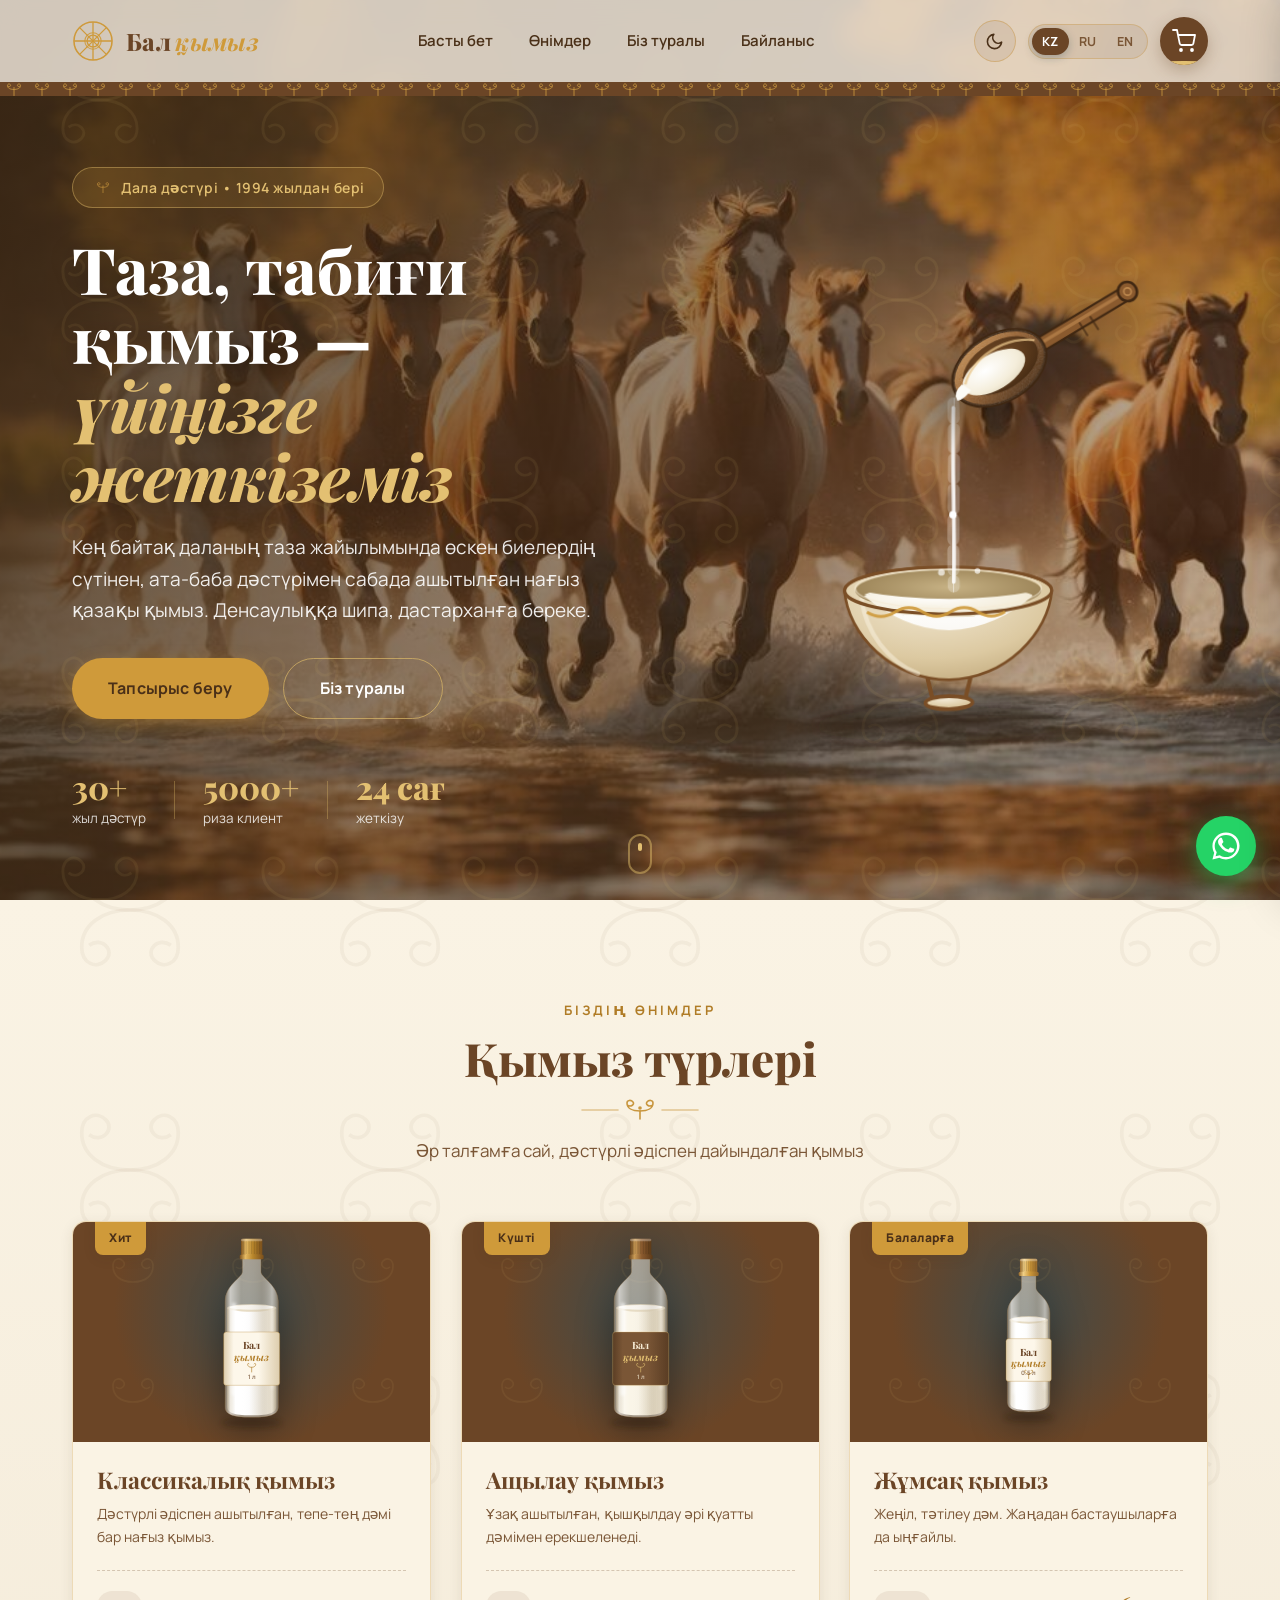
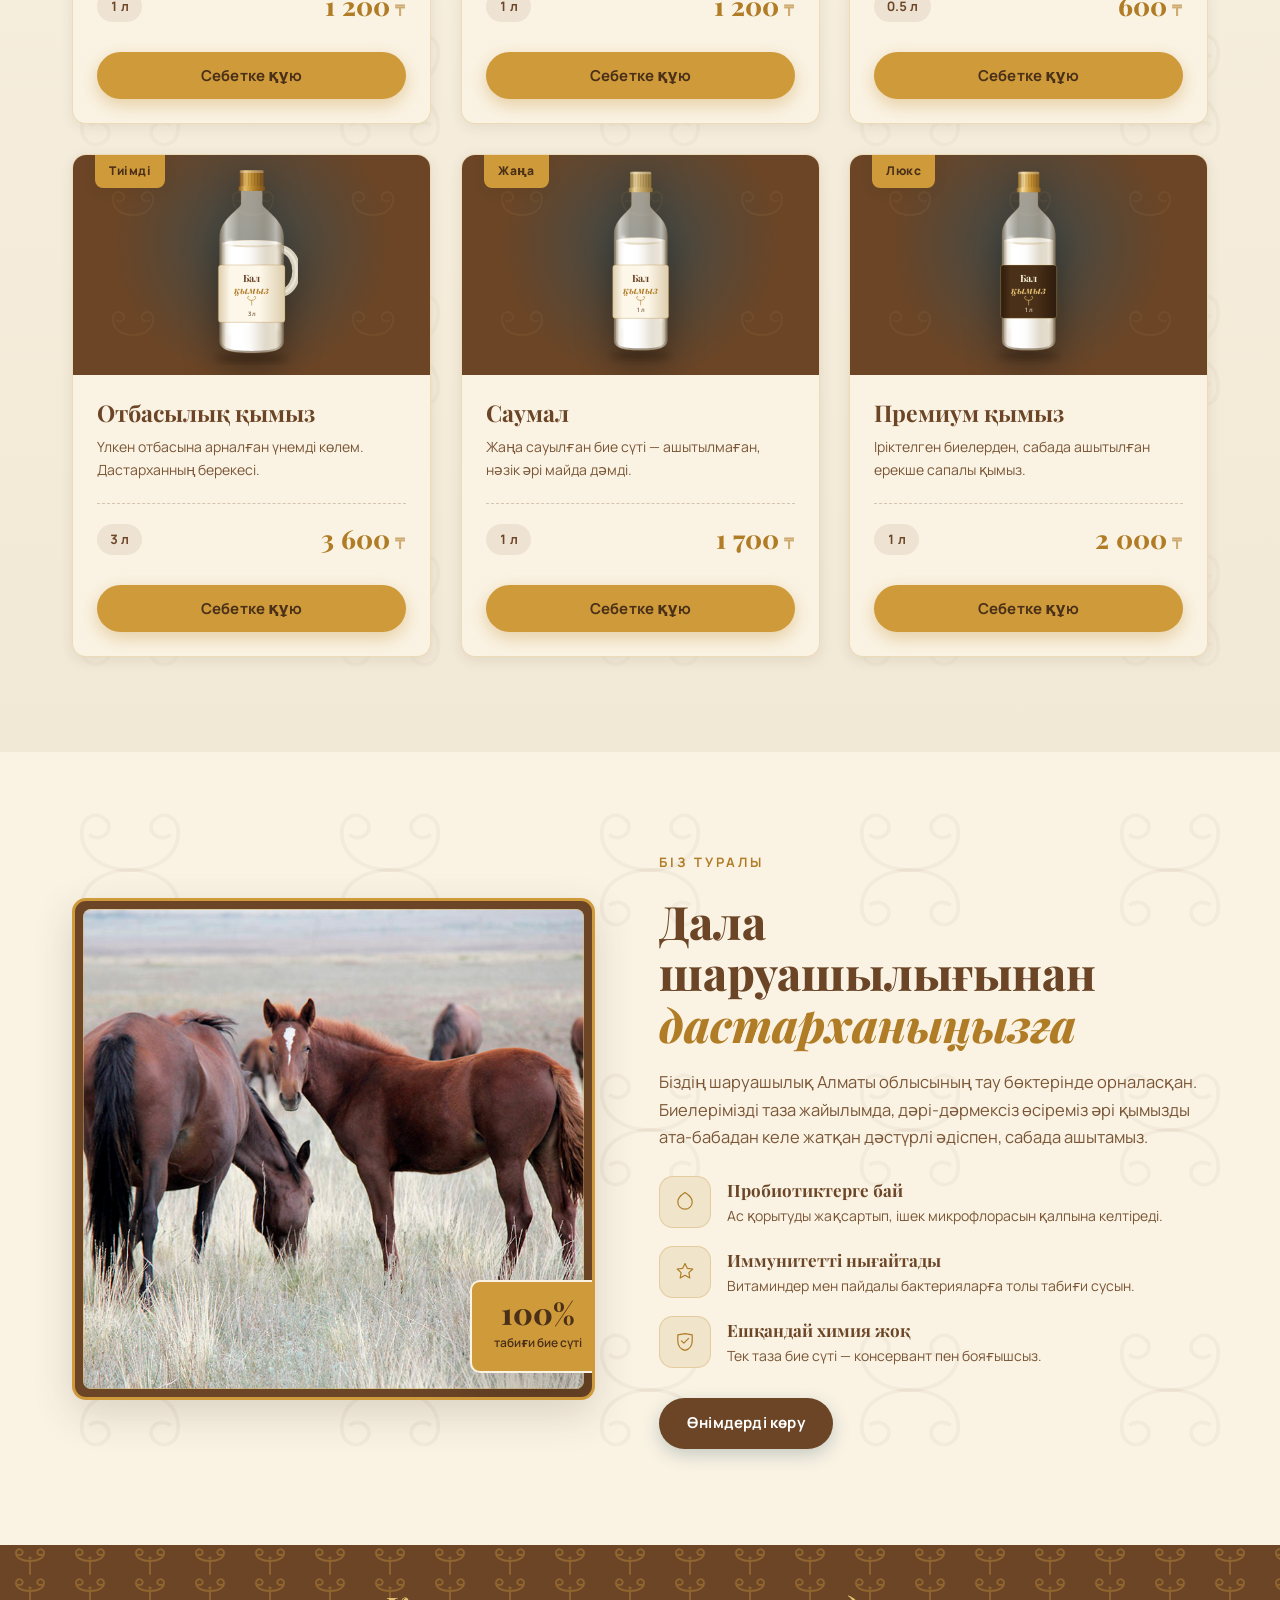
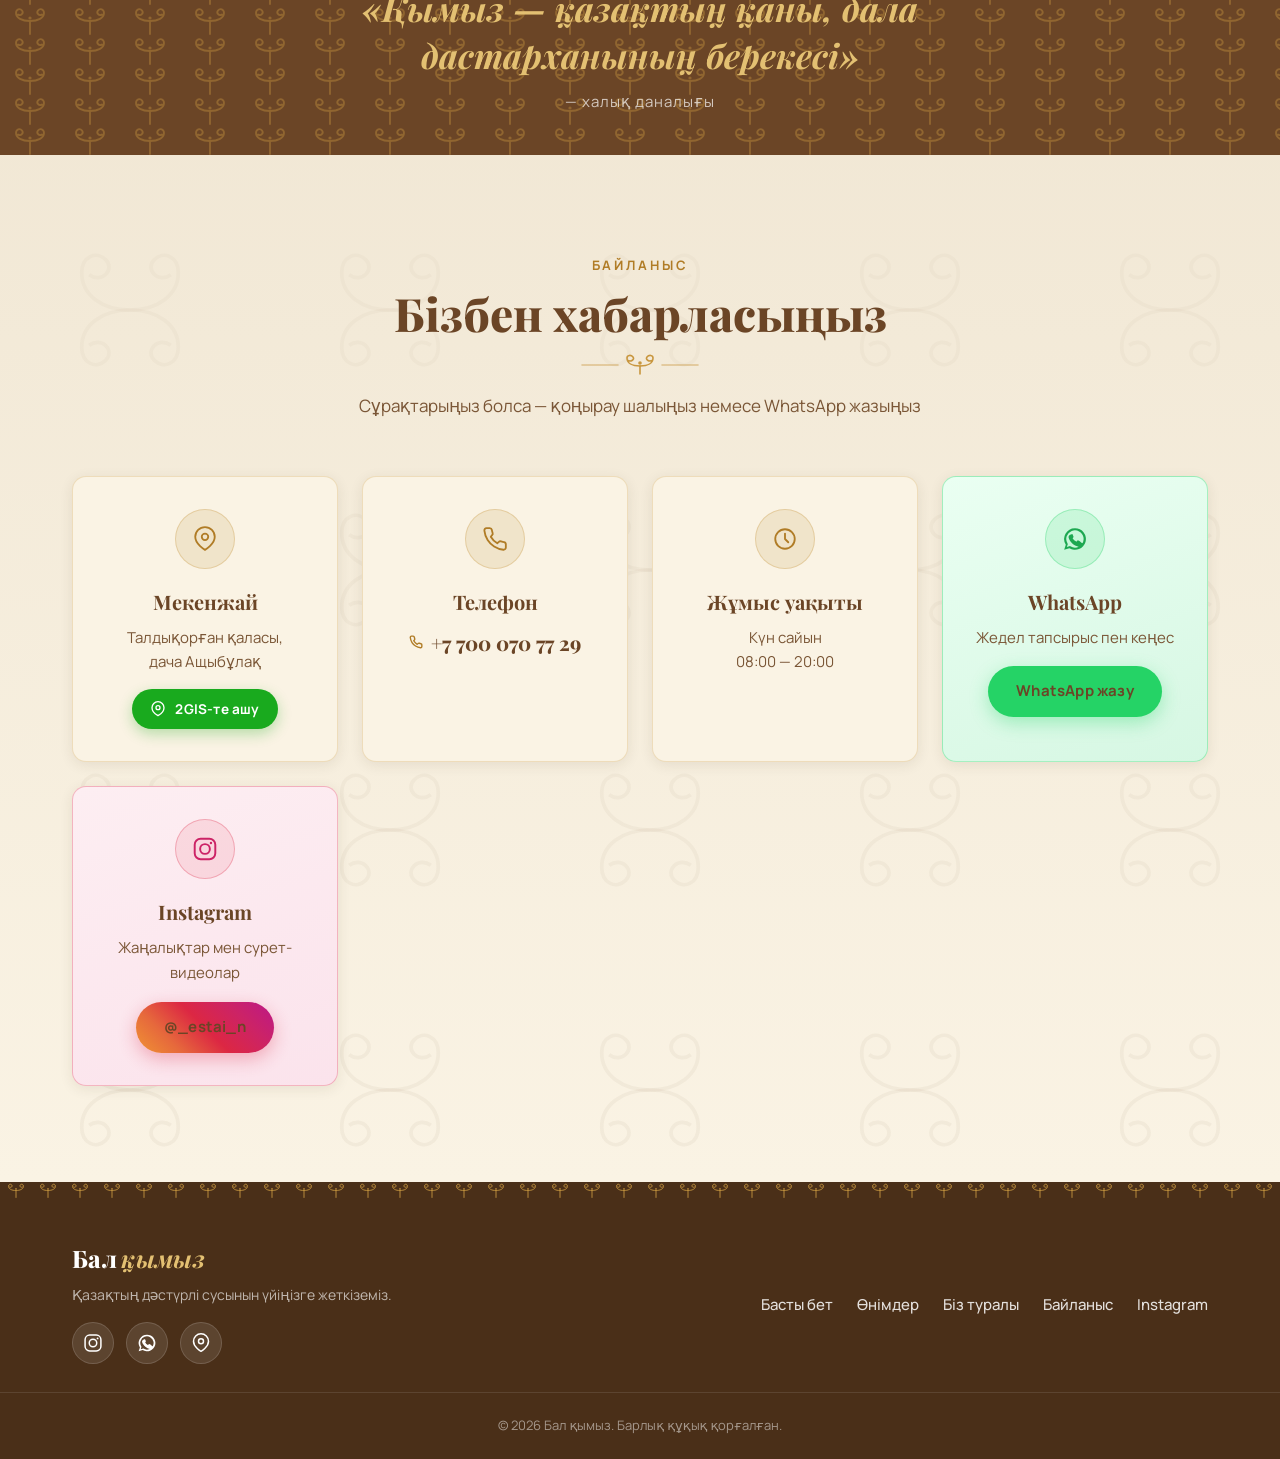
==== commit 78072ec6: "Дизайн жүйесі: токендер, копирайтинг, signature-элемент және микро-әрекеттер Токендер: - --navy/--go" ====
--- a/қымыз.html
+++ b/қымыз.html
@@ -78,32 +78,47 @@
   <link href="https://fonts.googleapis.com/css2?family=Playfair+Display:ital,wght@0,500;0,700;0,800;0,900;1,500;1,700&family=Manrope:wght@400;500;600;700&display=swap" rel="stylesheet" />
   <style>
 /* ============================================================
-   ҚЫМЫЗ ӘЛЕМІ — қазақы этно-стиль (қошқар мүйіз ою-өрнегі)
+   БАЛ ҚЫМЫЗ — дизайн токендері
+   Бүкіл сайттың түсі осы жерден басқарылады.
+   Брендинг өзгерсе — тек осы блокты түзетесіз.
    ============================================================ */
 :root{
-  --navy:       #6b4526;   /* негізгі қоңыр (бұрынғы көктің орнына) */
-  --navy-deep:  #4a2f18;   /* қою қоңыр */
-  --navy-soft:  #8a5e36;   /* ашық қоңыр */
-  --gold:       #cf9a3a;   /* сарғыш алтын */
-  --gold-soft:  #e3c072;
-  --gold-deep:  #b07c26;
-  --cream:      #faf3e4;   /* сарғыштау ақ */
-  --cream-2:    #f0e4ca;
-  --brown:      #7a5636;   /* сірге қоңыры */
-  --brown-dark: #4a3018;
-  --ink:        #3a2814;
-  --wa:         #25d366;
-  --wa-dark:    #1da851;
-
-  --shadow-sm: 0 3px 14px rgba(16,57,79,.09);
-  --shadow-md: 0 14px 40px rgba(16,57,79,.16);
-  --shadow-lg: 0 26px 60px rgba(10,39,53,.28);
-
+  /* ---------- ТҮС ПАЛИТРАСЫ ---------- */
+  --c-bg:          #faf3e4;   /* Сірге пергаменті — негізгі фон       */
+  --c-surface:     #f0e4ca;   /* Ашық сірге — карточка, қосымша фон   */
+  --c-brand:       #6b4526;   /* Саба қоңыры — негізгі бренд түсі     */
+  --c-brand-soft:  #8a5e36;   /* Ашық саба — көлеңкелеу              */
+  --c-deep:        #4a2f18;   /* Қара сірге — footer, цитата, жолақ   */
+  --c-honey:       #cf9a3a;   /* Бал алтыны — акцент, батырма, баға   */
+  --c-honey-soft:  #e3c072;   /* Саумал шуағы — жарқыл, hover        */
+  --c-honey-deep:  #b07c26;   /* Қою бал — серифті баға, eyebrow      */
+  --c-ink:         #3a2814;   /* Күйген қоңыр — негізгі мәтін         */
+  --c-ink-strong:  #4a3018;   /* Қою мәтін — тақырыпша               */
+  --c-muted:       #7a5636;   /* Солғын мәтін — сипаттама            */
+  --c-line:        rgba(207,154,58,.28);  /* Ою жібі — шекара, бөлгіш */
+  --wa:            #25d366;
+  --wa-dark:       #1da851;
+
+  /* ---------- КӨЛЕҢКЕ ---------- */
+  --shadow-sm: 0 3px 14px rgba(58,40,20,.09);
+  --shadow-md: 0 14px 40px rgba(58,40,20,.16);
+  --shadow-lg: 0 26px 60px rgba(42,30,18,.28);
+
+  /* ---------- АРАЛЫҚ (space scale) ---------- */
+  --space-1: 4px;  --space-2: 8px;   --space-3: 14px;
+  --space-4: 22px; --space-5: 36px;  --space-6: 60px;  --space-7: 96px;
+
+  /* ---------- ПІШІН ---------- */
   --radius:    14px;
   --radius-sm: 10px;
+  --radius-pill: 50px;
   --maxw: 1180px;
-  --head: 'Playfair Display', Georgia, serif;
-  --body: 'Manrope', system-ui, sans-serif;
+
+  /* ---------- ШРИФТ ---------- */
+  --head: 'Playfair Display', Georgia, serif;   /* Display — тақырып   */
+  --body: 'Manrope', system-ui, sans-serif;     /* Body — негізгі мәтін */
+  /* Сан/баға: жеке шрифт ҚОСЫЛМАДЫ — Manrope-тың tabular-nums режимі
+     цифрларды теңестіреді (жаңа шрифт = +80 KB, ұтысы аз). */
 
   /* Қошқар мүйіз ою жолағы (алтын, түнгі көк фонда) */
   --ornament-gold: url("data:image/svg+xml,%3Csvg xmlns='http://www.w3.org/2000/svg' width='60' height='30' viewBox='0 0 60 30'%3E%3Cg fill='none' stroke='%23c8963e' stroke-width='1.8' stroke-linecap='round'%3E%3Cpath d='M30 29 L30 16 C22 16 16 13 16 8 C16 4 20 3 22 5.5 C24 8 21 11.5 18 9.5'/%3E%3Cpath d='M30 16 C38 16 44 13 44 8 C44 4 40 3 38 5.5 C36 8 39 11.5 42 9.5'/%3E%3Ccircle cx='30' cy='13' r='1.6' fill='%23c8963e' stroke='none'/%3E%3C/g%3E%3C/svg%3E");
@@ -118,7 +133,7 @@
 *{ margin:0; padding:0; box-sizing:border-box; }
 html{ scroll-behavior:smooth; scroll-padding-top:96px; }
 body{
-  font-family:var(--body); color:var(--ink); background:var(--cream);
+  font-family:var(--body); color:var(--c-ink); background:var(--c-bg);
   line-height:1.65; overflow-x:hidden;
   /* Жеңіл қошқар-мүйіз фоны */
   background-image:
@@ -132,7 +147,7 @@
 
 /* ============ БАТЫРМАЛАР ============ */
 .btn{
-  --b:var(--navy);
+  --b:var(--c-brand);
   display:inline-flex; align-items:center; justify-content:center; gap:9px;
   font-family:var(--body); font-weight:700; font-size:15px; letter-spacing:.2px;
   padding:13px 28px; border:none; border-radius:50px; cursor:pointer;
@@ -143,14 +158,14 @@
 .btn:active{ transform:translateY(-1px) scale(.98); }
 .btn--lg{ padding:16px 36px; font-size:16px; }
 .btn--block{ width:100%; }
-.btn--gold{ --b:var(--gold); color:var(--brown-dark); box-shadow:0 6px 18px rgba(200,150,62,.4); }
-.btn--gold:hover{ background:var(--gold-soft); box-shadow:0 14px 30px rgba(200,150,62,.5); }
-.btn--dark{ --b:var(--navy); }
-.btn--dark:hover{ background:var(--navy-deep); }
+.btn--gold{ --b:var(--c-honey); color:var(--c-ink-strong); box-shadow:0 6px 18px rgba(200,150,62,.4); }
+.btn--gold:hover{ background:var(--c-honey-soft); box-shadow:0 14px 30px rgba(200,150,62,.5); }
+.btn--dark{ --b:var(--c-brand); }
+.btn--dark:hover{ background:var(--c-deep); }
 .btn--outline{
   background:transparent; color:#fff; box-shadow:none; border:1.5px solid rgba(220,185,104,.7);
 }
-.btn--outline:hover{ background:rgba(220,185,104,.14); box-shadow:none; color:var(--gold-soft); }
+.btn--outline:hover{ background:rgba(220,185,104,.14); box-shadow:none; color:var(--c-honey-soft); }
 .btn--wa{ --b:var(--wa); box-shadow:0 6px 18px rgba(37,211,102,.35); }
 .btn--wa:hover{ background:var(--wa-dark); box-shadow:0 14px 30px rgba(37,211,102,.45); }
 .btn--ig{ background:linear-gradient(45deg,#f09433,#e6683c 25%,#dc2743 50%,#cc2366 75%,#bc1888); box-shadow:0 6px 18px rgba(220,39,67,.32); }
@@ -160,7 +175,7 @@
 .btn--map:hover{ background:#128a16; box-shadow:0 12px 24px rgba(25,170,30,.42); }
 
 /* ============ ОЮ-ӨРНЕК ЖОЛАҚТАРЫ ============ */
-.ornament-band{ height:14px; background:var(--navy); background-image:var(--ornament-gold); background-size:auto 100%; background-repeat:repeat-x; }
+.ornament-band{ height:14px; background:var(--c-brand); background-image:var(--ornament-gold); background-size:auto 100%; background-repeat:repeat-x; }
 .footer__band{ height:16px; background-image:var(--ornament-gold); background-size:auto 100%; background-repeat:repeat-x; opacity:.9; }
 
 /* Секция бөлгіш ою (қошқар мүйіз жұбы) */
@@ -178,21 +193,21 @@
 .header.scrolled{ box-shadow:0 6px 24px rgba(16,57,79,.12); background:rgba(244,236,224,.96); }
 .header__inner{ display:flex; align-items:center; justify-content:space-between; height:82px; gap:20px; }
 
-.logo{ display:flex; align-items:center; gap:12px; color:var(--navy); }
-.logo__mark{ color:var(--gold); display:flex; }
-.logo__text{ font-family:var(--head); font-weight:800; font-size:24px; color:var(--navy); letter-spacing:.4px; line-height:1; }
-.logo__text em{ font-style:italic; font-weight:700; color:var(--gold); margin-left:4px; }
+.logo{ display:flex; align-items:center; gap:12px; color:var(--c-brand); }
+.logo__mark{ color:var(--c-honey); display:flex; }
+.logo__text{ font-family:var(--head); font-weight:800; font-size:24px; color:var(--c-brand); letter-spacing:.4px; line-height:1; }
+.logo__text em{ font-style:italic; font-weight:700; color:var(--c-honey); margin-left:4px; }
 
 .nav{ display:flex; gap:4px; }
 .nav__link{
-  font-weight:600; font-size:15px; color:var(--brown-dark);
+  font-weight:600; font-size:15px; color:var(--c-ink-strong);
   padding:9px 16px; border-radius:50px; position:relative; transition:color .2s;
 }
 .nav__link::after{
   content:""; position:absolute; left:16px; right:16px; bottom:4px; height:2px;
-  background:var(--gold); transform:scaleX(0); transform-origin:left; transition:transform .25s;
-}
-.nav__link:hover{ color:var(--navy); }
+  background:var(--c-honey); transform:scaleX(0); transform-origin:left; transition:transform .25s;
+}
+.nav__link:hover{ color:var(--c-brand); }
 .nav__link:hover::after{ transform:scaleX(1); }
 
 .header__actions{ display:flex; align-items:center; gap:12px; }
@@ -200,10 +215,10 @@
 /* Түнгі/күндізгі режим батырмасы */
 .theme-btn{
   width:42px; height:42px; border-radius:50%; cursor:pointer; flex-shrink:0;
-  border:1px solid rgba(200,150,62,.45); background:rgba(122,78,54,.1); color:var(--brown-dark);
+  border:1px solid rgba(200,150,62,.45); background:rgba(122,78,54,.1); color:var(--c-ink-strong);
   display:grid; place-items:center; transition:background .2s, color .2s, transform .2s;
 }
-.theme-btn:hover{ background:var(--gold); color:#fff; transform:translateY(-2px); }
+.theme-btn:hover{ background:var(--c-honey); color:#fff; transform:translateY(-2px); }
 .theme-btn svg{ width:19px; height:19px; }
 .theme-btn .ico-sun{ display:none; }
 [data-theme="dark"] .theme-btn .ico-moon{ display:none; }
@@ -213,20 +228,45 @@
 .lang{ display:flex; background:rgba(122,78,54,.1); border:1px solid rgba(200,150,62,.35); border-radius:50px; padding:3px; }
 .lang__btn{
   border:none; background:none; cursor:pointer; font-family:var(--body); font-weight:700;
-  font-size:12.5px; color:var(--brown); padding:5px 10px; border-radius:50px; transition:color .2s, background .2s; letter-spacing:.5px;
-}
-.lang__btn:hover{ color:var(--navy); }
-.lang__btn.active{ background:var(--navy); color:#fff; box-shadow:0 3px 8px rgba(16,57,79,.25); }
+  font-size:12.5px; color:var(--c-muted); padding:5px 10px; border-radius:50px; transition:color .2s, background .2s; letter-spacing:.5px;
+}
+.lang__btn:hover{ color:var(--c-brand); }
+.lang__btn.active{ background:var(--c-brand); color:#fff; box-shadow:0 3px 8px rgba(16,57,79,.25); }
 .cart-btn{
-  position:relative; background:var(--navy); color:#fff; border:none;
+  position:relative; background:var(--c-brand); color:#fff; border:none; overflow:hidden;
   width:48px; height:48px; border-radius:50%; display:grid; place-items:center; cursor:pointer;
-  transition:transform .2s, background .2s; box-shadow:0 6px 16px rgba(16,57,79,.28);
-}
-.cart-btn:hover{ transform:translateY(-2px); background:var(--navy-deep); }
+  transition:transform .2s, background .2s; box-shadow:0 6px 16px rgba(107,69,38,.3);
+}
+.cart-btn:hover{ transform:translateY(-2px); background:var(--c-deep); }
+.cart-btn svg{ position:relative; z-index:2; }
+
+/* SIGNATURE: себет толған сайын ішіне қымыз құйылады.
+   Деңгейді JS белгілейді (--fill: 0 → 1). */
+.cart-btn__liquid{
+  position:absolute; left:0; right:0; bottom:0; z-index:1;
+  height:calc(var(--fill, 0) * 100%);
+  background:linear-gradient(180deg, var(--c-honey-soft), var(--c-honey));
+  transition:height .5s cubic-bezier(.34,1.4,.64,1);
+  pointer-events:none;
+}
+/* қымыз бетінің толқыны */
+.cart-btn__liquid::before{
+  content:""; position:absolute; left:-50%; right:-50%; top:-4px; height:8px;
+  background:var(--c-honey-soft); border-radius:50%;
+  animation:liquidWave 2.6s ease-in-out infinite;
+}
+@keyframes liquidWave{ 0%,100%{ transform:translateX(-6%) } 50%{ transform:translateX(6%) } }
+
+/* Ұшып бара жатқан тамшы */
+.drop-fly{
+  position:fixed; z-index:400; width:14px; height:14px; border-radius:50% 50% 50% 50%/60% 60% 40% 40%;
+  background:radial-gradient(circle at 35% 30%, #fff8e6, var(--c-honey) 70%);
+  box-shadow:0 0 12px rgba(207,154,58,.75); pointer-events:none;
+}
 .cart-btn__count{
   position:absolute; top:-6px; right:-6px; min-width:22px; height:22px; padding:0 5px;
-  background:var(--gold); color:var(--brown-dark); border-radius:50px;
-  font-size:12px; font-weight:800; display:grid; place-items:center; border:2px solid var(--cream);
+  background:var(--c-honey); color:var(--c-ink-strong); border-radius:50px;
+  font-size:12px; font-weight:800; display:grid; place-items:center; border:2px solid var(--c-bg);
   transform:scale(0); transition:transform .28s cubic-bezier(.34,1.56,.64,1);
 }
 .cart-btn__count.show{ transform:scale(1); }
@@ -234,7 +274,7 @@
 @keyframes bump{ 0%,100%{transform:scale(1)} 30%{transform:scale(1.22)} 60%{transform:scale(.9)} }
 
 .burger{ display:none; flex-direction:column; gap:5px; background:none; border:none; cursor:pointer; padding:6px; }
-.burger span{ width:26px; height:2.5px; background:var(--navy); border-radius:3px; transition:.3s; }
+.burger span{ width:26px; height:2.5px; background:var(--c-brand); border-radius:3px; transition:.3s; }
 .burger.active span:nth-child(1){ transform:translateY(7.5px) rotate(45deg); }
 .burger.active span:nth-child(2){ opacity:0; }
 .burger.active span:nth-child(3){ transform:translateY(-7.5px) rotate(-45deg); }
@@ -283,7 +323,7 @@
 .hero__badge{
   display:inline-flex; align-items:center; gap:8px;
   background:rgba(200,150,62,.16); border:1px solid rgba(220,185,104,.45);
-  color:var(--gold-soft); padding:8px 18px; border-radius:50px; font-size:14px; font-weight:600;
+  color:var(--c-honey-soft); padding:8px 18px; border-radius:50px; font-size:14px; font-weight:600;
   letter-spacing:.5px; margin-bottom:26px;
 }
 .hero__badge::before{ content:""; width:22px; height:12px; background:var(--ornament-gold); background-size:auto 100%; opacity:.9; }
@@ -291,17 +331,17 @@
   font-family:var(--head); font-weight:800; font-size:clamp(36px,5.6vw,64px);
   line-height:1.08; letter-spacing:-.5px; text-shadow:0 4px 26px rgba(0,0,0,.32);
 }
-.hero__title span{ color:var(--gold-soft); font-style:italic; }
+.hero__title span{ color:var(--c-honey-soft); font-style:italic; }
 .hero__text{ font-size:clamp(16px,1.8vw,19px); margin:22px 0 32px; max-width:580px; color:rgba(255,255,255,.9); }
 .hero__actions{ display:flex; gap:14px; flex-wrap:wrap; }
 .hero__stats{ display:flex; align-items:center; gap:28px; margin-top:52px; flex-wrap:wrap; }
 .hero__stats > div:not(.hero__stats-div){ display:flex; flex-direction:column; }
-.hero__stats strong{ font-family:var(--head); font-size:32px; font-weight:800; color:var(--gold-soft); line-height:1; }
+.hero__stats strong{ font-family:var(--head); font-size:32px; font-weight:800; color:var(--c-honey-soft); line-height:1; font-variant-numeric:tabular-nums; }
 .hero__stats span{ font-size:13.5px; color:rgba(255,255,255,.82); margin-top:4px; }
 .hero__stats-div{ width:1px; height:38px; background:rgba(220,185,104,.35); }
 
 .hero__scroll{ position:absolute; bottom:26px; left:50%; transform:translateX(-50%); width:24px; height:40px; border:2px solid rgba(220,185,104,.5); border-radius:14px; display:flex; justify-content:center; padding-top:7px; z-index:2; }
-.hero__scroll span{ width:4px; height:8px; background:var(--gold-soft); border-radius:4px; animation:scrolldot 1.6s infinite; }
+.hero__scroll span{ width:4px; height:8px; background:var(--c-honey-soft); border-radius:4px; animation:scrolldot 1.6s infinite; }
 @keyframes scrolldot{ 0%{opacity:0; transform:translateY(-4px)} 40%{opacity:1} 80%{opacity:0; transform:translateY(10px)} }
 @keyframes fadeUp{ from{opacity:0; transform:translateY(32px)} to{opacity:1; transform:translateY(0)} }
 
@@ -310,50 +350,66 @@
 .section__head{ text-align:center; max-width:640px; margin:0 auto 56px; }
 .section__eyebrow{
   display:inline-block; font-family:var(--body); font-weight:700; font-size:13px;
-  text-transform:uppercase; letter-spacing:3px; color:var(--gold-deep); margin-bottom:12px;
-}
-.section__title{ font-family:var(--head); font-weight:800; font-size:clamp(30px,4.2vw,46px); color:var(--navy); line-height:1.12; }
-.section__title em{ font-style:italic; color:var(--gold-deep); }
-.section__subtitle{ margin-top:16px; color:var(--brown); font-size:17px; }
+  text-transform:uppercase; letter-spacing:3px; color:var(--c-honey-deep); margin-bottom:12px;
+}
+.section__title{ font-family:var(--head); font-weight:800; font-size:clamp(30px,4.2vw,46px); color:var(--c-brand); line-height:1.12; }
+.section__title em{ font-style:italic; color:var(--c-honey-deep); }
+.section__subtitle{ margin-top:16px; color:var(--c-muted); font-size:17px; }
 
 /* ============ PRODUCTS ============ */
 .products{ background:linear-gradient(180deg, transparent, rgba(233,221,199,.5)); }
 .products__grid{ display:grid; grid-template-columns:repeat(auto-fill, minmax(290px,1fr)); gap:30px; perspective:1400px; }
 .card{
-  background:var(--cream); border-radius:var(--radius); overflow:hidden;
+  background:var(--c-bg); border-radius:var(--radius); overflow:hidden;
   box-shadow:var(--shadow-sm); border:1px solid rgba(200,150,62,.28);
   display:flex; flex-direction:column;
   transition:transform .4s cubic-bezier(.2,.7,.3,1), box-shadow .32s, border-color .32s;
   position:relative; transform-style:preserve-3d; will-change:transform;
 }
-.card:hover{ transform:translateY(-9px) rotateX(4deg) rotateY(-4deg); box-shadow:var(--shadow-lg); border-color:var(--gold); }
+.card:hover{ transform:translateY(-9px) rotateX(4deg) rotateY(-4deg); box-shadow:var(--shadow-lg); border-color:var(--c-honey); }
 .card.tilt{ transition:box-shadow .32s, border-color .32s; } /* JS басқарғанда transform-ты бірден қолдану */
 .card__vessel{
   height:220px; position:relative; display:flex; align-items:center; justify-content:center;
   background:
     radial-gradient(circle at 50% 40%, rgba(28,80,105,.55), transparent 62%),
-    var(--navy);
-  color:var(--gold-soft); overflow:hidden;
-}
+    var(--c-brand);
+  color:var(--c-honey-soft); overflow:hidden;
+}
+/* hover: артындағы ою жарқырайды (бөтелке зумдалмайды — қиылып қалар еді) */
+.card:hover .card__vessel::before{ opacity:.75; }
 .card__vessel::before{
-  content:""; position:absolute; inset:0; opacity:.4;
+  content:""; position:absolute; inset:0; opacity:.4; transition:opacity .35s;
   background:url("data:image/svg+xml,%3Csvg xmlns='http://www.w3.org/2000/svg' width='120' height='120' viewBox='0 0 120 120'%3E%3Cg fill='none' stroke='%23dcb968' stroke-opacity='0.2' stroke-width='1.6'%3E%3Cpath d='M60 60 C48 60 40 54 40 44 C40 37 46 35 50 39 C54 43 48 49 43 45'/%3E%3Cpath d='M60 60 C72 60 80 54 80 44 C80 37 74 35 70 39 C66 43 72 49 77 45'/%3E%3C/g%3E%3C/svg%3E");
   background-size:120px;
 }
 .card__vessel svg{ position:relative; z-index:1; height:200px; width:auto; filter:drop-shadow(0 10px 18px rgba(0,0,0,.4)); transition:transform .4s; }
 .card:hover .card__vessel svg{ transform:translateY(-4px) scale(1.05); }
 .card__tag{
-  position:absolute; top:0; left:22px; z-index:2; background:var(--gold); color:var(--brown-dark);
+  position:absolute; top:0; left:22px; z-index:2; background:var(--c-honey); color:var(--c-ink-strong);
   font-size:12px; font-weight:800; letter-spacing:.5px; padding:6px 14px 7px; border-radius:0 0 8px 8px; box-shadow:var(--shadow-sm);
 }
 .card__body{ padding:24px; display:flex; flex-direction:column; flex:1; gap:8px; }
-.card__name{ font-family:var(--head); font-weight:700; font-size:23px; color:var(--navy); line-height:1.2; }
-.card__desc{ font-size:14px; color:var(--brown); flex:1; }
+.card__name{ font-family:var(--head); font-weight:700; font-size:23px; color:var(--c-brand); line-height:1.2; }
+.card__desc{ font-size:14px; color:var(--c-muted); flex:1; }
 .card__meta{ display:flex; align-items:center; justify-content:space-between; margin:14px 0 6px; padding-top:14px; border-top:1px dashed rgba(111,78,46,.28); }
-.card__vol{ font-size:13px; font-weight:700; color:var(--navy); background:rgba(16,57,79,.08); padding:5px 13px; border-radius:50px; }
-.card__price{ font-family:var(--head); font-weight:800; font-size:26px; color:var(--gold-deep); }
-.card__price small{ font-size:16px; font-weight:700; }
+.card__vol{
+  font-size:13px; font-weight:700; color:var(--c-brand);
+  background:rgba(107,69,38,.09); padding:5px 13px; border-radius:var(--radius-pill);
+  font-variant-numeric:tabular-nums;
+}
+/* Баға: сан ірі серифпен, ₸ белгісі кішірек әрі солғын.
+   tabular-nums → карточкалардағы бағалар тік теңесіп тұрады. */
+.card__price{
+  font-family:var(--head); font-weight:800; font-size:26px; color:var(--c-honey-deep);
+  font-variant-numeric:tabular-nums; letter-spacing:.2px;
+}
+.card__price small{ font-size:15px; font-weight:700; opacity:.6; margin-left:1px; }
 .card__btn{ width:100%; margin-top:10px; }
+/* батырманың 3-ші күйі: құйылды */
+.card__btn.is-added{
+  background:var(--c-brand); color:var(--c-honey-soft);
+  box-shadow:0 6px 18px rgba(107,69,38,.4);
+}
 
 /* ============ ABOUT ============ */
 .about{
@@ -369,62 +425,62 @@
 .about__media{ position:relative; }
 .about__frame{
   position:relative; border-radius:var(--radius); overflow:hidden;
-  border:3px solid var(--gold); box-shadow:var(--shadow-md);
-  padding:8px; background:var(--navy);
+  border:3px solid var(--c-honey); box-shadow:var(--shadow-md);
+  padding:8px; background:var(--c-brand);
 }
 .about__frame::after{
   content:""; position:absolute; inset:8px; border:1px solid rgba(220,185,104,.5); border-radius:8px; pointer-events:none; z-index:2;
 }
 .about__art{ display:block; width:100%; height:480px; object-fit:cover; border-radius:8px; transition:filter .35s ease; }
 .about__badge{
-  position:absolute; right:-14px; bottom:24px; z-index:3; background:var(--gold);
-  color:var(--brown-dark); border-radius:var(--radius-sm); padding:16px 22px; box-shadow:var(--shadow-lg);
-  text-align:center; border:2px solid var(--cream);
+  position:absolute; right:-14px; bottom:24px; z-index:3; background:var(--c-honey);
+  color:var(--c-ink-strong); border-radius:var(--radius-sm); padding:16px 22px; box-shadow:var(--shadow-lg);
+  text-align:center; border:2px solid var(--c-bg);
 }
 .about__badge strong{ display:block; font-family:var(--head); font-size:30px; font-weight:800; line-height:1; }
 .about__badge span{ font-size:12px; font-weight:600; }
 .about__content .section__title{ margin:10px 0 18px; }
-.about__lead{ color:var(--brown); font-size:16.5px; margin-bottom:26px; }
+.about__lead{ color:var(--c-muted); font-size:16.5px; margin-bottom:26px; }
 .about__list{ display:flex; flex-direction:column; gap:18px; margin-bottom:30px; }
 .about__list li{ display:flex; gap:16px; align-items:flex-start; }
-.about__ico{ color:var(--gold-deep); background:var(--cream-2); width:52px; height:52px; border-radius:14px; display:grid; place-items:center; flex-shrink:0; border:1px solid rgba(200,150,62,.3); }
-.about__list strong{ font-family:var(--head); color:var(--navy); font-size:17px; }
-.about__list p{ font-size:14px; color:var(--brown); }
+.about__ico{ color:var(--c-honey-deep); background:var(--c-surface); width:52px; height:52px; border-radius:14px; display:grid; place-items:center; flex-shrink:0; border:1px solid rgba(200,150,62,.3); }
+.about__list strong{ font-family:var(--head); color:var(--c-brand); font-size:17px; }
+.about__list p{ font-size:14px; color:var(--c-muted); }
 
 /* ============ QUOTE ============ */
-.quote{ position:relative; background:var(--navy); color:#fff; padding:40px 0; text-align:center; overflow:hidden; }
+.quote{ position:relative; background:var(--c-brand); color:#fff; padding:40px 0; text-align:center; overflow:hidden; }
 .quote__pattern{ position:absolute; inset:0; opacity:.4; background:var(--ornament-gold); background-size:auto 30px; background-repeat:repeat; }
 .quote .container{ position:relative; z-index:1; }
-.quote__text{ font-family:var(--head); font-style:italic; font-weight:700; font-size:clamp(22px,3.4vw,34px); color:var(--gold-soft); max-width:820px; margin:0 auto; line-height:1.4; }
+.quote__text{ font-family:var(--head); font-style:italic; font-weight:700; font-size:clamp(22px,3.4vw,34px); color:var(--c-honey-soft); max-width:820px; margin:0 auto; line-height:1.4; }
 .quote__author{ display:inline-block; margin-top:10px; font-size:15px; color:rgba(255,255,255,.7); letter-spacing:1px; }
 
 /* ============ CONTACT ============ */
 .contact{ background:linear-gradient(180deg, rgba(233,221,199,.5), transparent); }
 .contact__grid{ display:grid; grid-template-columns:repeat(auto-fit,minmax(230px,1fr)); gap:24px; }
 .contact__card{
-  background:var(--cream); border-radius:var(--radius); padding:32px 26px; text-align:center;
+  background:var(--c-bg); border-radius:var(--radius); padding:32px 26px; text-align:center;
   box-shadow:var(--shadow-sm); border:1px solid rgba(200,150,62,.25); transition:transform .28s, box-shadow .28s;
 }
 .contact__card:hover{ transform:translateY(-7px); box-shadow:var(--shadow-md); }
-.contact__ico{ color:var(--gold-deep); width:60px; height:60px; margin:0 auto 16px; border-radius:50%; display:grid; place-items:center; background:var(--cream-2); border:1px solid rgba(200,150,62,.3); }
-.contact__card h3{ font-family:var(--head); color:var(--navy); font-size:20px; margin-bottom:8px; }
-.contact__card p{ color:var(--brown); font-size:15px; }
-.contact__card a{ color:var(--navy); font-weight:700; }
+.contact__ico{ color:var(--c-honey-deep); width:60px; height:60px; margin:0 auto 16px; border-radius:50%; display:grid; place-items:center; background:var(--c-surface); border:1px solid rgba(200,150,62,.3); }
+.contact__card h3{ font-family:var(--head); color:var(--c-brand); font-size:20px; margin-bottom:8px; }
+.contact__card p{ color:var(--c-muted); font-size:15px; }
+.contact__card a{ color:var(--c-brand); font-weight:700; }
 .contact__card .btn--map{ color:#fff; margin-top:14px; }
 
 /* Телефон нөмірі — таза жазу, басқанда қоңырау шалады */
 .contact__card .phone-link{
   display:inline-flex; align-items:center; gap:8px;
-  font-family:var(--head); font-weight:800; font-size:20px; color:var(--navy);
+  font-family:var(--head); font-weight:800; font-size:20px; color:var(--c-brand);
   transition:color .22s, transform .2s;
   cursor:pointer; white-space:nowrap;
 }
 /* қоңырау белгісі баяу «шылдырлап» тұрады — басылатынын білдіру үшін */
 .contact__card .phone-link svg{
-  color:var(--gold-deep); flex-shrink:0; transform-origin:center;
+  color:var(--c-honey-deep); flex-shrink:0; transform-origin:center;
   animation:phoneRing 3s ease-in-out infinite;
 }
-.contact__card .phone-link:hover{ color:var(--gold-deep); transform:scale(1.05); }
+.contact__card .phone-link:hover{ color:var(--c-honey-deep); transform:scale(1.05); }
 .contact__card .phone-link:hover svg{ animation-play-state:paused; }
 .contact__card .phone-link:active{ transform:scale(.98); }
 @keyframes phoneRing{
@@ -443,9 +499,9 @@
 .contact__card--ig .btn{ margin-top:16px; }
 
 /* ============ FOOTER ============ */
-.footer{ background:var(--navy-deep); color:rgba(255,255,255,.85); }
+.footer{ background:var(--c-deep); color:rgba(255,255,255,.85); }
 .footer__inner{ display:flex; flex-wrap:wrap; gap:26px; justify-content:space-between; align-items:center; padding-top:48px; padding-bottom:28px; }
-.footer__brand .logo__text{ color:#fff; } .footer__brand .logo__text em{ color:var(--gold-soft); }
+.footer__brand .logo__text{ color:#fff; } .footer__brand .logo__text em{ color:var(--c-honey-soft); }
 .footer__brand p{ font-size:14px; margin-top:8px; max-width:320px; color:rgba(255,255,255,.65); }
 .footer__social{ display:flex; gap:12px; margin-top:16px; }
 .footer__soc-btn{ width:42px; height:42px; border-radius:50%; display:grid; place-items:center; color:#fff; background:rgba(255,255,255,.1); border:1px solid rgba(255,255,255,.15); transition:transform .2s, background .25s; }
@@ -455,7 +511,7 @@
 .footer__soc-btn:nth-child(3):hover{ background:#19aa1e; border-color:transparent; } /* 2GIS */
 .footer__links{ display:flex; gap:24px; flex-wrap:wrap; }
 .footer__links a{ font-size:15px; font-weight:500; transition:color .2s; }
-.footer__links a:hover{ color:var(--gold-soft); }
+.footer__links a:hover{ color:var(--c-honey-soft); }
 .footer__copy{ text-align:center; font-size:13px; color:rgba(255,255,255,.5); border-top:1px solid rgba(255,255,255,.1); padding:22px; margin:0; }
 
 /* ============ CART SIDEBAR ============ */
@@ -463,27 +519,27 @@
 .cart-overlay.open{ opacity:1; visibility:visible; }
 .cart{
   position:fixed; top:0; right:0; height:100%; width:410px; max-width:100%;
-  background:var(--cream); z-index:210; box-shadow:-14px 0 44px rgba(0,0,0,.24);
+  background:var(--c-bg); z-index:210; box-shadow:-14px 0 44px rgba(0,0,0,.24);
   display:flex; flex-direction:column; transform:translateX(105%); transition:transform .38s cubic-bezier(.4,0,.2,1);
 }
 .cart.open{ transform:translateX(0); }
 /* ---- Себет тақырыбы (ою жолағымен) ---- */
-.cart__head{ position:relative; display:flex; align-items:center; justify-content:space-between; padding:22px 24px 28px; background:var(--navy); color:#fff; flex-shrink:0; }
+.cart__head{ position:relative; display:flex; align-items:center; justify-content:space-between; padding:22px 24px 28px; background:var(--c-brand); color:#fff; flex-shrink:0; }
 .cart__head h3{ font-family:var(--head); font-size:24px; letter-spacing:.3px; }
 .cart__head::after{
   content:""; position:absolute; left:0; right:0; bottom:0; height:11px;
   background-image:var(--ornament-gold); background-size:auto 100%; background-repeat:repeat-x; opacity:.95;
 }
 .cart__close{ background:none; border:none; font-size:34px; line-height:1; color:rgba(255,255,255,.8); cursor:pointer; transition:transform .25s, color .2s; }
-.cart__close:hover{ color:var(--gold-soft); transform:rotate(90deg); }
+.cart__close:hover{ color:var(--c-honey-soft); transform:rotate(90deg); }
 
 /* ---- Себет ішіндегі пергамент фоны ---- */
 .cart__body{
   flex:1; overflow-y:auto; padding:6px 22px 16px;
   background-image:var(--ornament-faint); background-size:170px;
 }
-.cart__empty{ text-align:center; color:var(--brown); padding:64px 20px; }
-.cart__empty svg{ width:64px; height:64px; margin:0 auto 14px; color:var(--gold); opacity:.5; }
+.cart__empty{ text-align:center; color:var(--c-muted); padding:64px 20px; }
+.cart__empty svg{ width:64px; height:64px; margin:0 auto 14px; color:var(--c-honey); opacity:.5; }
 .cart__empty p{ font-size:15px; line-height:1.6; }
 
 /* ---- Тауар жолы ---- */
@@ -500,7 +556,7 @@
 .cart-item__thumb{
   position:relative; overflow:hidden; flex-shrink:0;
   width:72px; height:82px; border-radius:12px;
-  background:radial-gradient(circle at 50% 32%, #8a5e36, var(--navy) 72%);
+  background:radial-gradient(circle at 50% 32%, #8a5e36, var(--c-brand) 72%);
   border:1.5px solid rgba(200,150,62,.5);
   display:grid; place-items:center;
   box-shadow:0 4px 12px rgba(74,48,24,.25);
@@ -513,38 +569,38 @@
 
 .cart-item__info{ flex:1; min-width:0; padding-top:2px; }
 .cart-item__top{ display:flex; align-items:flex-start; justify-content:space-between; gap:8px; }
-.cart-item__name{ font-family:var(--head); font-weight:700; color:var(--navy); font-size:17px; line-height:1.25; }
-.cart-item__vol{ font-size:12.5px; color:var(--brown); margin-top:3px; }
+.cart-item__name{ font-family:var(--head); font-weight:700; color:var(--c-brand); font-size:17px; line-height:1.25; }
+.cart-item__vol{ font-size:12.5px; color:var(--c-muted); margin-top:3px; }
 .cart-item__row{ display:flex; align-items:center; justify-content:space-between; gap:10px; margin-top:12px; }
-.cart-item__price{ font-family:var(--head); font-weight:800; color:var(--gold-deep); font-size:18px; white-space:nowrap; }
+.cart-item__price{ font-family:var(--head); font-weight:800; color:var(--c-honey-deep); font-size:18px; white-space:nowrap; font-variant-numeric:tabular-nums; }
 
 /* ---- Алтын дөңгелек +/− басқышы ---- */
 .cart-item__qty{
   display:inline-flex; align-items:center; gap:2px;
-  background:var(--cream-2); border:1px solid rgba(200,150,62,.45); border-radius:50px; padding:3px;
+  background:var(--c-surface); border:1px solid rgba(200,150,62,.45); border-radius:50px; padding:3px;
 }
 .qty-btn{
   width:26px; height:26px; border-radius:50%; border:none; background:transparent;
-  color:var(--brown-dark); font-size:15px; font-weight:800; cursor:pointer;
+  color:var(--c-ink-strong); font-size:15px; font-weight:800; cursor:pointer;
   display:grid; place-items:center; transition:background .2s, color .2s;
 }
-.qty-btn:hover{ background:var(--gold); color:#fff; }
-.qty-num{ min-width:26px; text-align:center; font-family:var(--head); font-weight:800; font-size:15px; color:var(--navy); }
+.qty-btn:hover{ background:var(--c-honey); color:#fff; }
+.qty-num{ min-width:26px; text-align:center; font-family:var(--head); font-weight:800; font-size:15px; color:var(--c-brand); font-variant-numeric:tabular-nums; }
 
 .cart-item__remove{ background:none; border:none; color:#b23b2e; cursor:pointer; padding:2px; opacity:.5; transition:opacity .2s, transform .2s; flex-shrink:0; }
 .cart-item__remove:hover{ opacity:1; transform:scale(1.15); }
 .cart-item__remove svg{ width:17px; height:17px; }
 
 /* ---- Себет төменгі бөлігі (ою жолағымен) ---- */
-.cart__footer{ position:relative; padding:28px 24px 20px; background:var(--cream-2); flex-shrink:0; }
+.cart__footer{ position:relative; padding:28px 24px 20px; background:var(--c-surface); flex-shrink:0; }
 .cart__footer::before{
   content:""; position:absolute; left:0; right:0; top:0; height:11px;
-  background:var(--navy); background-image:var(--ornament-gold); background-size:auto 100%; background-repeat:repeat-x;
+  background:var(--c-brand); background-image:var(--ornament-gold); background-size:auto 100%; background-repeat:repeat-x;
 }
 .cart__total{ display:flex; justify-content:space-between; align-items:center; margin-bottom:16px; }
-.cart__total span{ color:var(--brown); font-size:15px; }
-.cart__total strong{ font-family:var(--head); font-size:28px; color:var(--gold-deep); }
-.cart__note{ font-size:12px; color:var(--brown); text-align:center; margin-top:10px; }
+.cart__total span{ color:var(--c-muted); font-size:15px; }
+.cart__total strong{ font-family:var(--head); font-size:28px; color:var(--c-honey-deep); font-variant-numeric:tabular-nums; }
+.cart__note{ font-size:12px; color:var(--c-muted); text-align:center; margin-top:10px; }
 
 /* ============ STICKY WHATSAPP ============ */
 .wa-float{
@@ -558,12 +614,22 @@
 /* ============ TOAST ============ */
 .toast{
   position:fixed; bottom:30px; left:50%; transform:translateX(-50%) translateY(120px);
-  background:var(--navy); color:#fff; padding:14px 26px; border-radius:50px;
+  background:var(--c-brand); color:#fff; padding:14px 26px; border-radius:50px;
   font-weight:600; box-shadow:var(--shadow-lg); z-index:300; opacity:0;
   transition:.38s cubic-bezier(.34,1.56,.64,1); display:flex; align-items:center; gap:10px;
-  border:1.5px solid var(--gold); font-size:15px; max-width:90vw;
+  border:1.5px solid var(--c-honey); font-size:15px; max-width:90vw;
 }
 .toast.show{ transform:translateX(-50%) translateY(0); opacity:1; }
+
+/* ============================================================
+   СКРОЛЛ REVEAL — элементтер төменнен жұмсақ көтеріледі.
+   .reveal класын JS қояды; JS болмаса — бәрі көрініп тұрады.
+   ============================================================ */
+.reveal{ opacity:0; transform:translateY(16px); transition:opacity .6s ease, transform .6s cubic-bezier(.2,.7,.3,1); }
+.reveal.in{ opacity:1; transform:none; }
+@media (prefers-reduced-motion:reduce){
+  .reveal{ opacity:1; transform:none; transition:none; }
+}
 
 /* ============ RESPONSIVE ============ */
 @media (max-width:980px){
@@ -586,7 +652,7 @@
 @media (max-width:768px){
   .nav{
     position:fixed; top:70px; right:0; width:min(300px,84%); height:calc(100vh - 70px);
-    background:var(--cream); flex-direction:column; padding:26px; gap:6px;
+    background:var(--c-bg); flex-direction:column; padding:26px; gap:6px;
     box-shadow:-10px 0 34px rgba(0,0,0,.16); transform:translateX(105%); transition:transform .32s;
     border-left:1px solid rgba(200,150,62,.3); z-index:99;
   }
@@ -603,6 +669,23 @@
   .hero__stats{ gap:22px; }
   .products__grid{ gap:22px; perspective:none; }
   .card:hover{ transform:translateY(-6px); } /* мобильде 3D бұрыш жоқ */
+
+  /* ---- Себет: оң жақтан емес, ТӨМЕННЕН көтеріледі (bottom sheet) ---- */
+  .cart{
+    top:auto; bottom:0; left:0; right:0;
+    width:100%; max-width:100%; height:auto; max-height:88svh;
+    border-radius:22px 22px 0 0; overflow:hidden;
+    transform:translateY(103%);
+    box-shadow:0 -14px 44px rgba(0,0,0,.3);
+  }
+  .cart.open{ transform:translateY(0); }
+  /* жоғарғы «тұтқа» — тартып жабуға болатынын білдіреді */
+  .cart__head{ padding-top:16px; }
+  .cart__head::before{
+    content:""; position:absolute; top:7px; left:50%; transform:translateX(-50%);
+    width:42px; height:4px; border-radius:4px; background:rgba(255,255,255,.35);
+  }
+  .cart__body{ max-height:52svh; }
   .about__art{ height:340px; }              /* телефонда сурет кішірек */
   .about__media{ max-width:400px; }
   .quote{ padding:30px 0; }
@@ -653,19 +736,19 @@
 /* ============================================================
    ТҮНГІ РЕЖИМ (dark mode)
    Ашық беттер қараяды, алтын мен ою-өрнек сол қалпында қалады.
-   --navy фон ретінде де, мәтін ретінде де қолданылатындықтан,
+   --c-brand фон ретінде де, мәтін ретінде де қолданылатындықтан,
    мәтін болып тұрған жерлері бөлек жарықтандырылады.
    ============================================================ */
 [data-theme="dark"]{
-  --cream:      #2a1e12;   /* беттің фоны (жылы қоңыр, тым қара емес) */
-  --cream-2:    #3a2a1a;   /* карточка/қосымша фон */
-  --brown:      #cbb69a;   /* екінші дәрежелі мәтін */
-  --brown-dark: #ebe0c8;
-  --ink:        #f2e8d5;   /* негізгі мәтін */
-  --gold:       #d9a648;
-  --gold-soft:  #edd28e;
-  --gold-deep:  #e2b763;   /* мәтін ретінде де қолданылады → жарық */
-  --navy-deep:  #1f1408;
+  --c-bg:      #2a1e12;   /* беттің фоны (жылы қоңыр, тым қара емес) */
+  --c-surface:    #3a2a1a;   /* карточка/қосымша фон */
+  --c-muted:      #cbb69a;   /* екінші дәрежелі мәтін */
+  --c-ink-strong: #ebe0c8;
+  --c-ink:        #f2e8d5;   /* негізгі мәтін */
+  --c-honey:       #d9a648;
+  --c-honey-soft:  #edd28e;
+  --c-honey-deep:  #e2b763;   /* мәтін ретінде де қолданылады → жарық */
+  --c-deep:  #1f1408;
   --shadow-sm: 0 3px 14px rgba(0,0,0,.45);
   --shadow-md: 0 14px 40px rgba(0,0,0,.55);
   --shadow-lg: 0 26px 60px rgba(0,0,0,.65);
@@ -676,7 +759,7 @@
   background-image:url("data:image/svg+xml,%3Csvg xmlns='http://www.w3.org/2000/svg' width='140' height='140' viewBox='0 0 140 140'%3E%3Cg fill='none' stroke='%23cf9a3a' stroke-opacity='0.06' stroke-width='2'%3E%3Cpath d='M70 70 C55 70 44 62 44 50 C44 41 52 38 57 43 C62 48 55 56 48 51'/%3E%3Cpath d='M70 70 C85 70 96 62 96 50 C96 41 88 38 83 43 C78 48 85 56 92 51'/%3E%3Cpath d='M70 70 C55 70 44 78 44 90 C44 99 52 102 57 97 C62 92 55 84 48 89'/%3E%3Cpath d='M70 70 C85 70 96 78 96 90 C96 99 88 102 83 97 C78 92 85 84 92 89'/%3E%3C/g%3E%3C/svg%3E");
 }
 
-/* --navy мәтін болып тұрған жерлер → жарық алтын */
+/* --c-brand мәтін болып тұрған жерлер → жарық алтын */
 [data-theme="dark"] .logo__text,
 [data-theme="dark"] .section__title,
 [data-theme="dark"] .card__name,
@@ -687,10 +770,10 @@
 [data-theme="dark"] .cart__total strong,
 [data-theme="dark"] .qty-num,
 [data-theme="dark"] .contact__card .phone-link,
-[data-theme="dark"] .nav__link:hover{ color:var(--gold-soft); }
-
-[data-theme="dark"] .card__vol{ color:var(--gold-soft); background:rgba(207,154,58,.14); }
-[data-theme="dark"] .burger span{ background:var(--gold-soft); }
+[data-theme="dark"] .nav__link:hover{ color:var(--c-honey-soft); }
+
+[data-theme="dark"] .card__vol{ color:var(--c-honey-soft); background:rgba(207,154,58,.14); }
+[data-theme="dark"] .burger span{ background:var(--c-honey-soft); }
 
 /* жартылай мөлдір ашық фондар → қара */
 [data-theme="dark"] .header{ background:rgba(42,30,18,.86); }
@@ -713,17 +796,17 @@
 
 /* «Біз туралы» фотосы да қараңғылайды (түнде көзге ұрмауы үшін) */
 [data-theme="dark"] .about__art{ filter:brightness(.45) contrast(1.08) saturate(.8); }
-[data-theme="dark"] .about__frame{ background:var(--navy-deep); }
+[data-theme="dark"] .about__frame{ background:var(--c-deep); }
 
 /* ұсақ түзетулер */
 [data-theme="dark"] .card__meta{ border-top-color:rgba(207,154,58,.25); }
 [data-theme="dark"] .cart-item__thumb{ border-color:rgba(200,150,62,.4); }
-[data-theme="dark"] .about__ico{ background:var(--cream-2); border-color:rgba(200,150,62,.35); }
-[data-theme="dark"] .theme-btn{ color:var(--gold-soft); border-color:rgba(200,150,62,.4); background:rgba(207,154,58,.12); }
-[data-theme="dark"] .theme-btn:hover{ color:var(--brown-dark); }
+[data-theme="dark"] .about__ico{ background:var(--c-surface); border-color:rgba(200,150,62,.35); }
+[data-theme="dark"] .theme-btn{ color:var(--c-honey-soft); border-color:rgba(200,150,62,.4); background:rgba(207,154,58,.12); }
+[data-theme="dark"] .theme-btn:hover{ color:var(--c-ink-strong); }
 [data-theme="dark"] .lang{ background:rgba(207,154,58,.1); }
-[data-theme="dark"] .lang__btn{ color:var(--brown); }
-[data-theme="dark"] .lang__btn.active{ background:var(--gold); color:#2b1d10; }
+[data-theme="dark"] .lang__btn{ color:var(--c-muted); }
+[data-theme="dark"] .lang__btn.active{ background:var(--c-honey); color:#2b1d10; }
 
 /* тақырып ауысқанда жұмсақ өту */
 body, .card, .contact__card, .cart, .cart__body, .header, .about__ico, .cart-item__qty{
@@ -778,6 +861,7 @@
           <button class="lang__btn" data-lang="en">EN</button>
         </div>
         <button class="cart-btn" id="cartBtn" aria-label="Себетті ашу">
+          <span class="cart-btn__liquid" id="cartLiquid" aria-hidden="true"></span>
           <svg viewBox="0 0 24 24" width="24" height="24" fill="none" stroke="currentColor" stroke-width="1.8" stroke-linecap="round" stroke-linejoin="round">
             <circle cx="9" cy="21" r="1"/><circle cx="20" cy="21" r="1"/>
             <path d="M1 1h4l2.68 13.39a2 2 0 0 0 2 1.61h9.72a2 2 0 0 0 2-1.61L23 6H6"/>
@@ -1128,8 +1212,8 @@
         <span data-i18n="cart_total">Жалпы сома:</span>
         <strong id="cartTotal">0 ₸</strong>
       </div>
-      <button class="btn btn--wa btn--block" id="checkoutBtn" data-i18n="cart_checkout">Тапсырысты растау</button>
-      <p class="cart__note" data-i18n="cart_note">Растасаңыз, тапсырыс WhatsApp-қа жіберіледі</p>
+      <button class="btn btn--wa btn--block" id="checkoutBtn" data-i18n="cart_checkout">WhatsApp-пен тапсырыс беру</button>
+      <p class="cart__note" data-i18n="cart_note">Тапсырыс WhatsApp арқылы жіберіледі</p>
     </div>
   </aside>
 
@@ -1359,7 +1443,10 @@
   prod_eyebrow:    { kz:"Біздің өнімдер", ru:"Наша продукция", en:"Our products" },
   prod_title:      { kz:"Қымыз түрлері", ru:"Виды кумыса", en:"Types of kumis" },
   prod_subtitle:   { kz:"Әр талғамға сай, дәстүрлі әдіспен дайындалған қымыз", ru:"Кумыс на любой вкус, приготовленный традиционным способом", en:"Kumis for every taste, made the traditional way" },
-  add_to_cart:     { kz:"Себетке қосу", ru:"В корзину", en:"Add to cart" },
+  // «құю» метафорасы қазақшада табиғи естіледі; орысша/ағылшыншада
+  // мәжбүрлемей, әдеттегі нұсқасын қалдырдық (әйтпесе оғаш шығады).
+  add_to_cart:     { kz:"Себетке құю", ru:"В корзину", en:"Add to cart" },
+  added_ok:        { kz:"Құйылды", ru:"Готово", en:"Added" },
 
   about_badge:     { kz:"табиғи бие сүті", ru:"натуральное кобылье молоко", en:"natural mare's milk" },
   about_eyebrow:   { kz:"Біз туралы", ru:"О нас", en:"About us" },
@@ -1394,13 +1481,14 @@
 
   cart_title:      { kz:"Себет", ru:"Корзина", en:"Cart" },
   cart_total:      { kz:"Жалпы сома:", ru:"Итого:", en:"Total:" },
-  cart_checkout:   { kz:"Тапсырысты растау", ru:"Оформить заказ", en:"Confirm order" },
-  cart_note:       { kz:"Растасаңыз, тапсырыс WhatsApp-қа жіберіледі", ru:"После подтверждения заказ отправится в WhatsApp", en:"On confirmation, your order is sent to WhatsApp" },
-  cart_empty:      { kz:"Себет әзірге бос.<br>Қымыз таңдап, тапсырыс беріңіз!", ru:"Корзина пока пуста.<br>Выберите кумыс и оформите заказ!", en:"Your cart is empty.<br>Pick a kumis and place an order!" },
+  cart_checkout:   { kz:"WhatsApp-пен тапсырыс беру", ru:"Заказать через WhatsApp", en:"Order via WhatsApp" },
+  cart_note:       { kz:"Тапсырыс WhatsApp арқылы жіберіледі", ru:"Заказ отправится через WhatsApp", en:"Your order is sent via WhatsApp" },
+  cart_empty:      { kz:"Кесе әлі бос.<br>Қымыз таңдаңыз", ru:"Пиала пока пуста.<br>Выберите кумыс", en:"The bowl is still empty.<br>Choose your kumis" },
   cart_vol:        { kz:"Көлемі:", ru:"Объём:", en:"Volume:" },
 
-  toast_added:     { kz:" себетке қосылды", ru:" добавлен в корзину", en:" added to cart" },
-  toast_empty:     { kz:"Себет бос — алдымен тауар қосыңыз", ru:"Корзина пуста — сначала добавьте товар", en:"Cart is empty — add an item first" },
+  toast_added:     { kz:" себетке құйылды", ru:" добавлен в корзину", en:" added to cart" },
+  // Қате хабары кешірім сұрамайды — не істеу керегін айтады
+  toast_empty:     { kz:"Алдымен қымыз таңдаңыз", ru:"Сначала выберите кумыс", en:"Choose a kumis first" },
   wa_intro:        { kz:"Сәлеметсіз бе! Мен осы қымыздарға тапсырыс бергім келеді:", ru:"Здравствуйте! Я хочу заказать этот кумыс:", en:"Hello! I would like to order this kumis:" },
   wa_pcs:          { kz:"дана", ru:"шт", en:"pcs" },
   wa_total:        { kz:"Жалпы сома:", ru:"Итого:", en:"Total:" },
@@ -1465,7 +1553,7 @@
 /* ============================================================
    СЕБЕТ ЛОГИКАСЫ
    ============================================================ */
-function addToCart(id) {
+function addToCart(id, sourceEl) {
   const product = getP(id);
   if (!product) return;
 
@@ -1475,7 +1563,64 @@
 
   renderCart();
   bumpCartIcon();
+  if (sourceEl) {
+    flyDrop(sourceEl);        // SIGNATURE: тамшы себетке ұшады
+    markButtonAdded(sourceEl); // батырма «Құйылды ✓» болады
+  }
   showToast(`«${product.name[LANG]}»${t("toast_added")}`);
+}
+
+/* ============================================================
+   SIGNATURE — «құйылу» метафорасы
+   Тамшы бөтелкеден себетке ұшады, себет иконкасы толады.
+   ============================================================ */
+const REDUCED_MOTION = window.matchMedia("(prefers-reduced-motion: reduce)").matches;
+
+function flyDrop(sourceEl) {
+  if (REDUCED_MOTION) return;
+  const card = sourceEl.closest(".card");
+  const from = (card ? card.querySelector(".card__vessel") : sourceEl).getBoundingClientRect();
+  const to = cartBtn.getBoundingClientRect();
+
+  const drop = document.createElement("span");
+  drop.className = "drop-fly";
+  document.body.appendChild(drop);
+
+  const x0 = from.left + from.width / 2, y0 = from.top + from.height / 2;
+  const x1 = to.left + to.width / 2,     y1 = to.top + to.height / 2;
+
+  drop.style.left = `${x0 - 7}px`;
+  drop.style.top  = `${y0 - 7}px`;
+
+  // доға сызып ұшады (ортасында жоғары көтеріледі)
+  const anim = drop.animate([
+    { transform: "translate(0,0) scale(1)",  opacity: 1 },
+    { transform: `translate(${(x1-x0)*0.5}px, ${(y1-y0)*0.5 - 70}px) scale(1.25)`, opacity: 1, offset: 0.55 },
+    { transform: `translate(${x1-x0}px, ${y1-y0}px) scale(.35)`, opacity: 0 },
+  ], { duration: 720, easing: "cubic-bezier(.4,.1,.5,1)" });
+
+  anim.onfinish = () => drop.remove();
+}
+
+/* Себет иконкасының толуы: 6 данада толық болады */
+function updateCartFill() {
+  const el = document.getElementById("cartLiquid");
+  if (!el) return;
+  el.style.setProperty("--fill", Math.min(getCount() / 6, 1).toFixed(2));
+}
+
+/* Батырманың 3-ші күйі: «Құйылды ✓» (1.2 сек) */
+function markButtonAdded(btn) {
+  if (btn.dataset.busy) return;
+  btn.dataset.busy = "1";
+  const original = btn.textContent;
+  btn.textContent = `${t("added_ok")} ✓`;
+  btn.classList.add("is-added");
+  setTimeout(() => {
+    btn.textContent = original;
+    btn.classList.remove("is-added");
+    delete btn.dataset.busy;
+  }, 1200);
 }
 
 function changeQty(id, delta) {
@@ -1498,13 +1643,18 @@
   const count = getCount();
   cartCount.textContent = count;
   cartCount.classList.toggle("show", count > 0);
+  updateCartFill();   // себет иконкасының қымыз деңгейі
 
   if (cart.length === 0) {
+    // Бос күй: ою-өрнекті бос кесе (себет иконкасы емес — бренд тілінде)
     cartBody.innerHTML = `
       <div class="cart__empty">
-        <svg viewBox="0 0 24 24" fill="none" stroke="currentColor" stroke-width="1.5" stroke-linecap="round" stroke-linejoin="round">
-          <circle cx="9" cy="21" r="1"/><circle cx="20" cy="21" r="1"/>
-          <path d="M1 1h4l2.68 13.39a2 2 0 0 0 2 1.61h9.72a2 2 0 0 0 2-1.61L23 6H6"/>
+        <svg viewBox="0 0 120 100" fill="none" stroke="currentColor" stroke-width="2.4" stroke-linecap="round" stroke-linejoin="round">
+          <ellipse cx="60" cy="34" rx="42" ry="10"/>
+          <path d="M18 34 C20 58 36 76 60 76 C84 76 100 58 102 34"/>
+          <path d="M27 45 q7 5 14 0 q7 -5 14 0 q7 5 14 0 q7 -5 14 0" stroke-opacity=".55" stroke-width="2"/>
+          <path d="M48 76 L50 88 Q60 93 70 88 L72 76"/>
+          <ellipse cx="60" cy="89" rx="11" ry="3.5"/>
         </svg>
         <p>${t("cart_empty")}</p>
       </div>`;
@@ -1609,7 +1759,7 @@
   const minus  = e.target.closest("[data-minus]");
   const remove = e.target.closest("[data-remove]");
 
-  if (add)    addToCart(Number(add.dataset.add));
+  if (add)    addToCart(Number(add.dataset.add), add);
   if (plus)   changeQty(Number(plus.dataset.plus), +1);
   if (minus)  changeQty(Number(minus.dataset.minus), -1);
   if (remove) removeFromCart(Number(remove.dataset.remove));
@@ -1664,6 +1814,35 @@
 }
 
 /* ============================================================
+   СКРОЛЛ REVEAL — элементтер көрінген сайын жұмсақ шығады
+   ============================================================ */
+function initReveal() {
+  if (REDUCED_MOTION || !("IntersectionObserver" in window)) return;
+
+  const targets = document.querySelectorAll(
+    ".section__head, .card, .about__media, .about__content, .quote .container, .contact__card, .footer__inner"
+  );
+  const io = new IntersectionObserver((entries) => {
+    entries.forEach((e) => {
+      if (!e.isIntersecting) return;
+      // карточкалар кезекпен шығады (60ms аралықпен)
+      const delay = Number(e.target.dataset.revealDelay || 0);
+      setTimeout(() => e.target.classList.add("in"), delay);
+      io.unobserve(e.target);
+    });
+  }, { threshold: 0.12, rootMargin: "0px 0px -40px 0px" });
+
+  let group = null, i = 0;
+  targets.forEach((el) => {
+    el.classList.add("reveal");
+    const parent = el.parentElement;
+    if (parent === group) { i++; } else { group = parent; i = 0; }
+    el.dataset.revealDelay = String(Math.min(i, 5) * 60);
+    io.observe(el);
+  });
+}
+
+/* ============================================================
    ТҮНГІ / КҮНДІЗГІ РЕЖИМ
    ============================================================ */
 function applyTheme(theme) {
@@ -1758,6 +1937,7 @@
 renderProducts(); // дұрыс тілде (initCardTilt осы жерде шақырылады)
 initScene3D();
 renderCart();
+initReveal();     // скроллда жұмсақ шығу (карточкалар рендерленген соң)
 
 </script>
 </body>
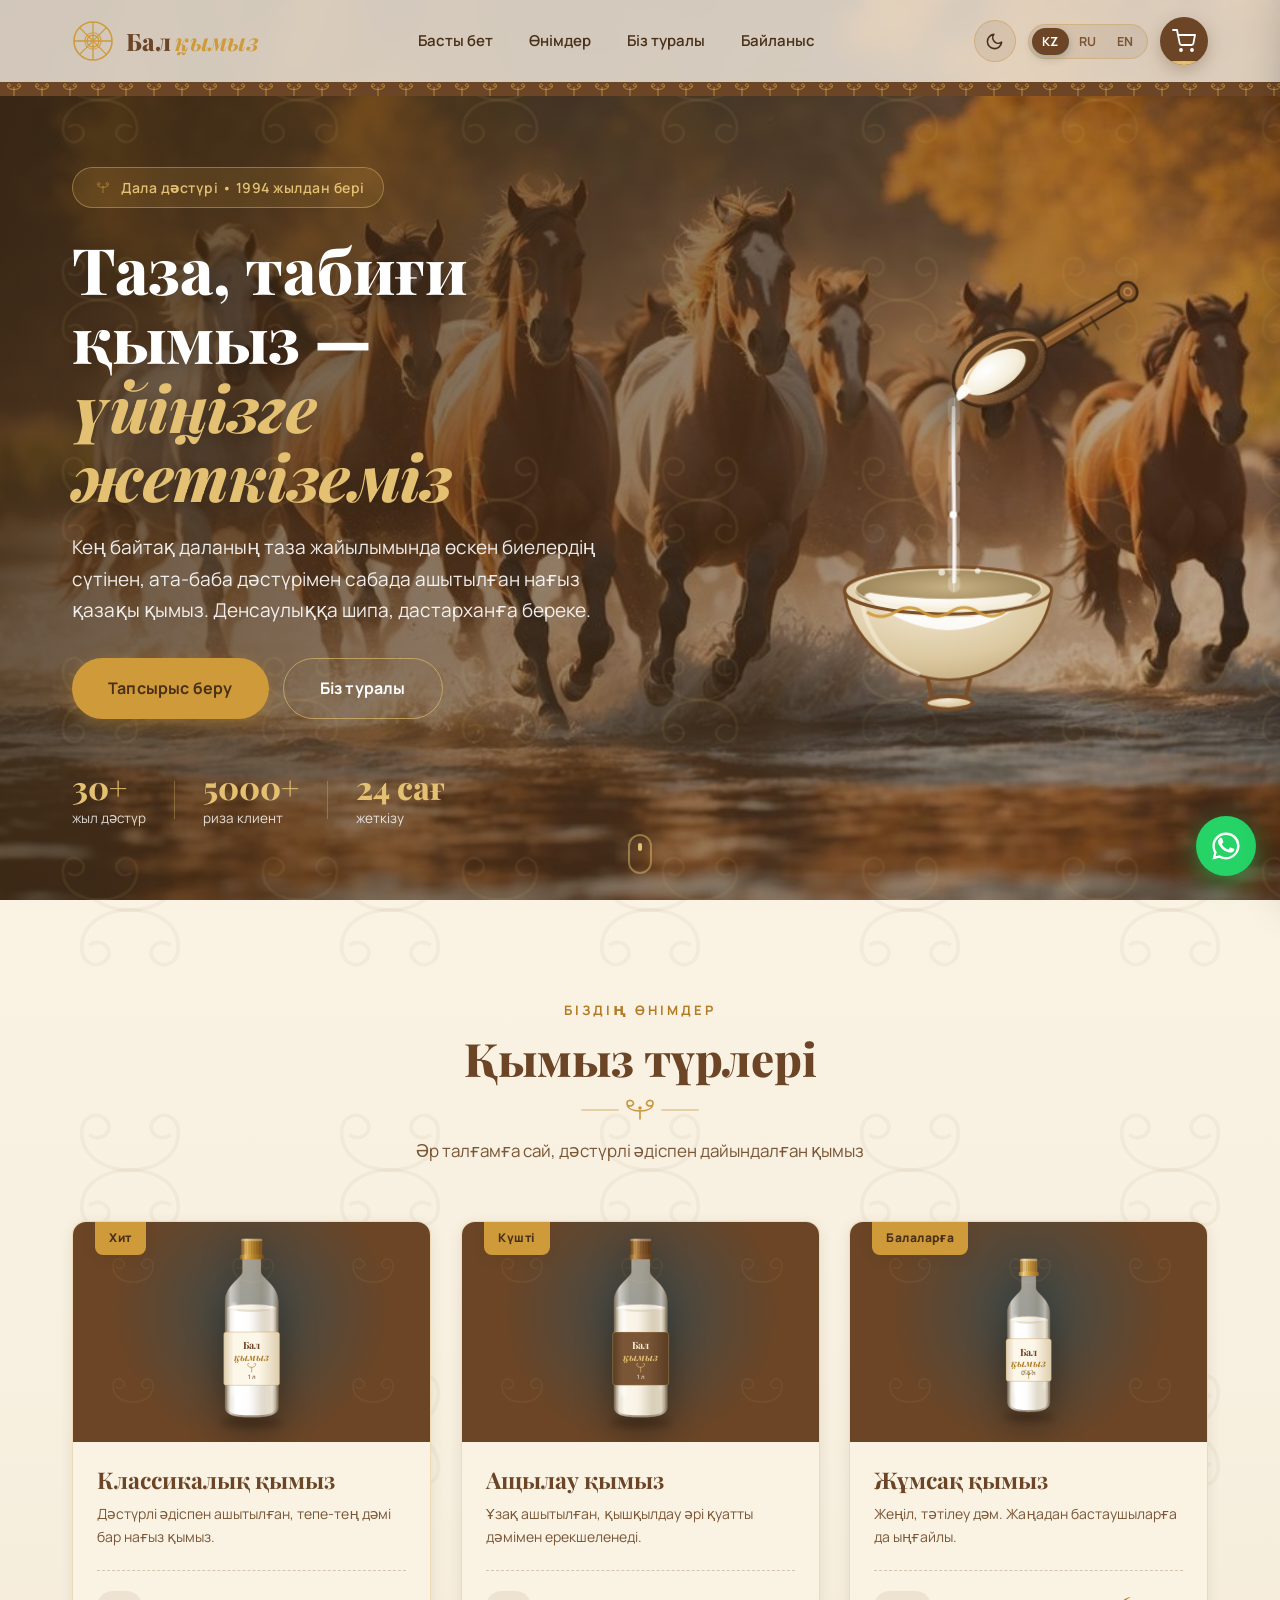
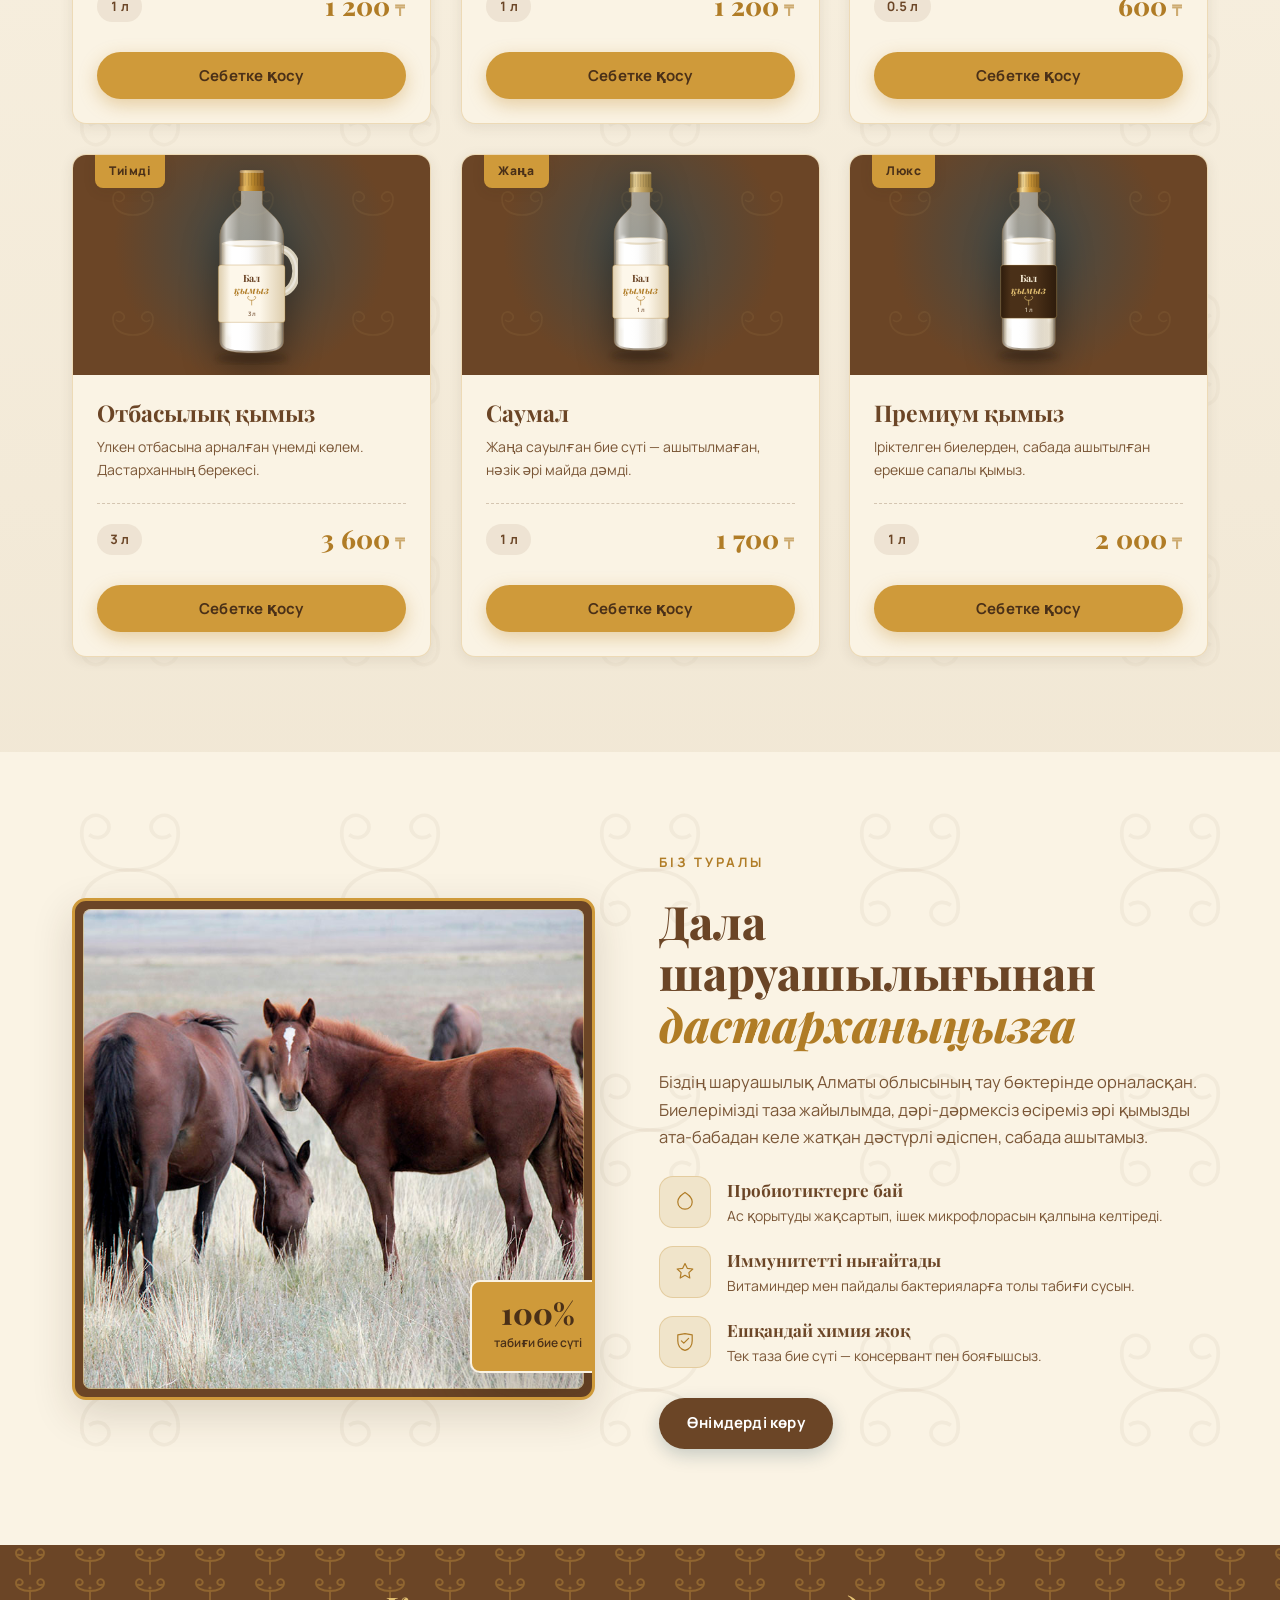
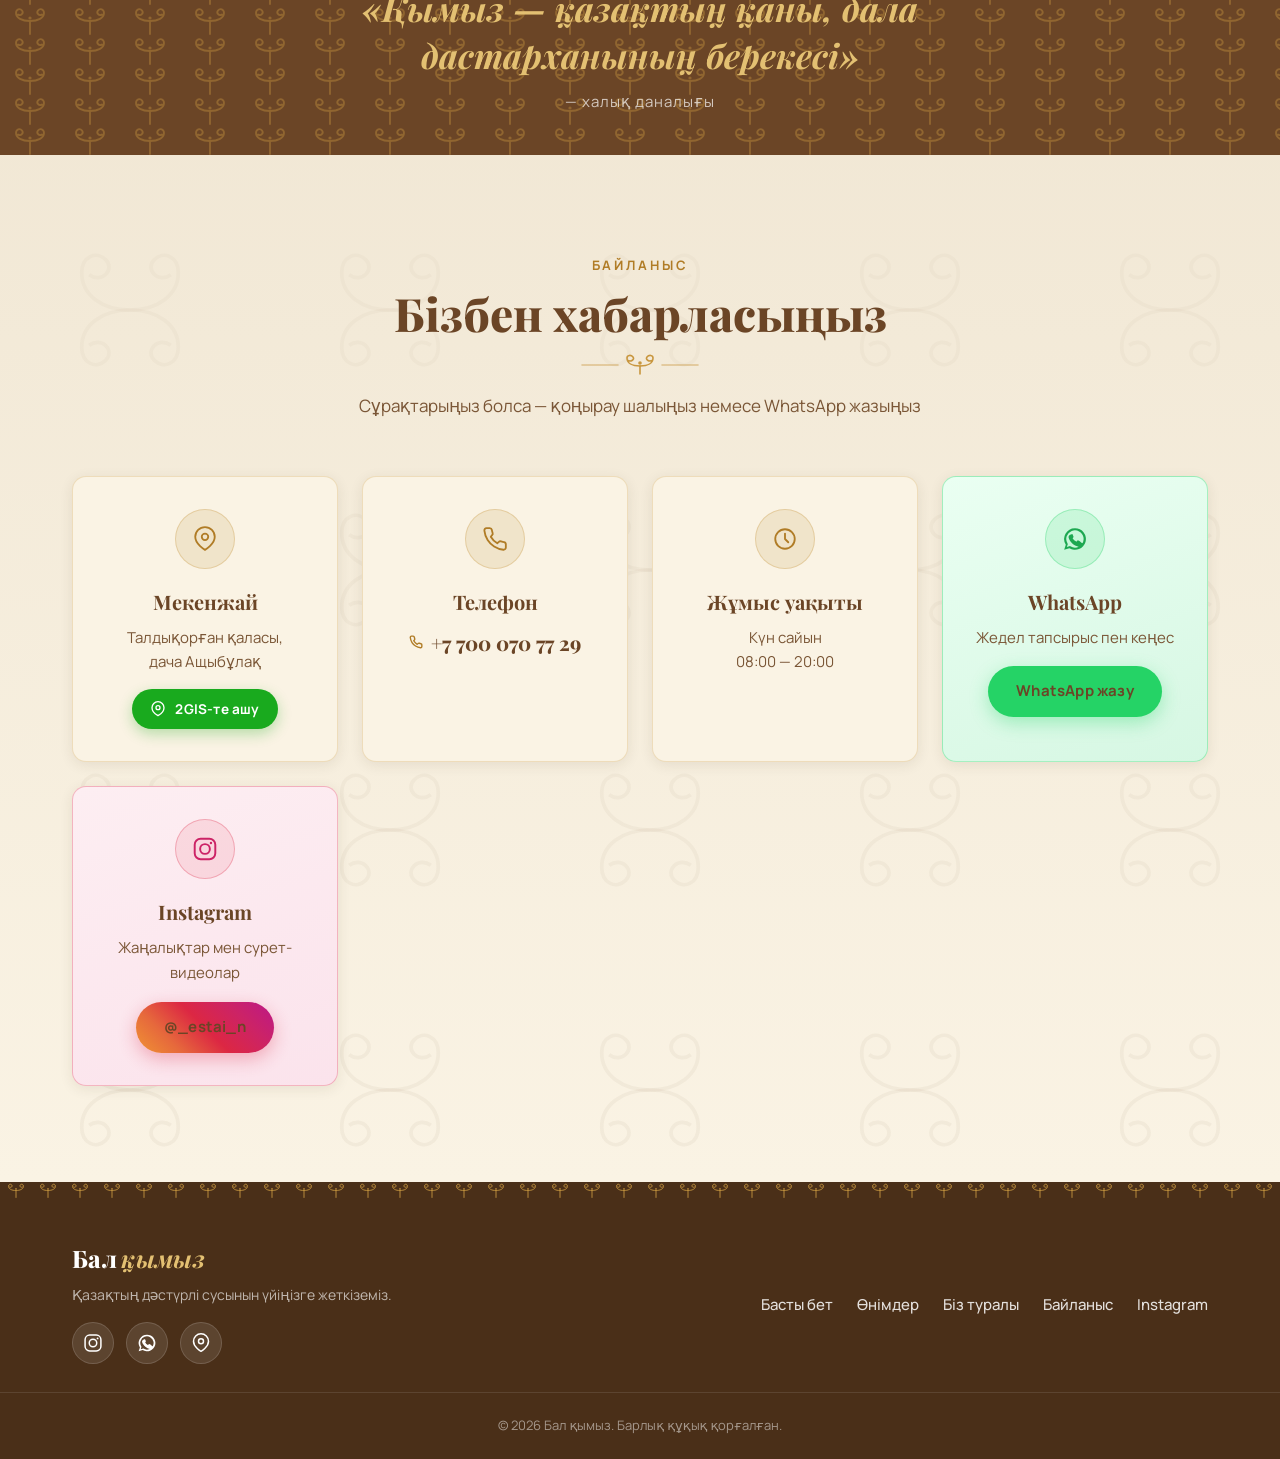
==== commit 8ebd8e19: "'Себетке құю' → 'Себетке қосу' (табиғи естіледі) Co-Authored-By: Claude Opus 4.8 (1M context) <norep" ====
--- a/қымыз.html
+++ b/қымыз.html
@@ -1443,10 +1443,8 @@
   prod_eyebrow:    { kz:"Біздің өнімдер", ru:"Наша продукция", en:"Our products" },
   prod_title:      { kz:"Қымыз түрлері", ru:"Виды кумыса", en:"Types of kumis" },
   prod_subtitle:   { kz:"Әр талғамға сай, дәстүрлі әдіспен дайындалған қымыз", ru:"Кумыс на любой вкус, приготовленный традиционным способом", en:"Kumis for every taste, made the traditional way" },
-  // «құю» метафорасы қазақшада табиғи естіледі; орысша/ағылшыншада
-  // мәжбүрлемей, әдеттегі нұсқасын қалдырдық (әйтпесе оғаш шығады).
-  add_to_cart:     { kz:"Себетке құю", ru:"В корзину", en:"Add to cart" },
-  added_ok:        { kz:"Құйылды", ru:"Готово", en:"Added" },
+  add_to_cart:     { kz:"Себетке қосу", ru:"В корзину", en:"Add to cart" },
+  added_ok:        { kz:"Қосылды", ru:"Готово", en:"Added" },
 
   about_badge:     { kz:"табиғи бие сүті", ru:"натуральное кобылье молоко", en:"natural mare's milk" },
   about_eyebrow:   { kz:"Біз туралы", ru:"О нас", en:"About us" },
@@ -1486,7 +1484,7 @@
   cart_empty:      { kz:"Кесе әлі бос.<br>Қымыз таңдаңыз", ru:"Пиала пока пуста.<br>Выберите кумыс", en:"The bowl is still empty.<br>Choose your kumis" },
   cart_vol:        { kz:"Көлемі:", ru:"Объём:", en:"Volume:" },
 
-  toast_added:     { kz:" себетке құйылды", ru:" добавлен в корзину", en:" added to cart" },
+  toast_added:     { kz:" себетке қосылды", ru:" добавлен в корзину", en:" added to cart" },
   // Қате хабары кешірім сұрамайды — не істеу керегін айтады
   toast_empty:     { kz:"Алдымен қымыз таңдаңыз", ru:"Сначала выберите кумыс", en:"Choose a kumis first" },
   wa_intro:        { kz:"Сәлеметсіз бе! Мен осы қымыздарға тапсырыс бергім келеді:", ru:"Здравствуйте! Я хочу заказать этот кумыс:", en:"Hello! I would like to order this kumis:" },
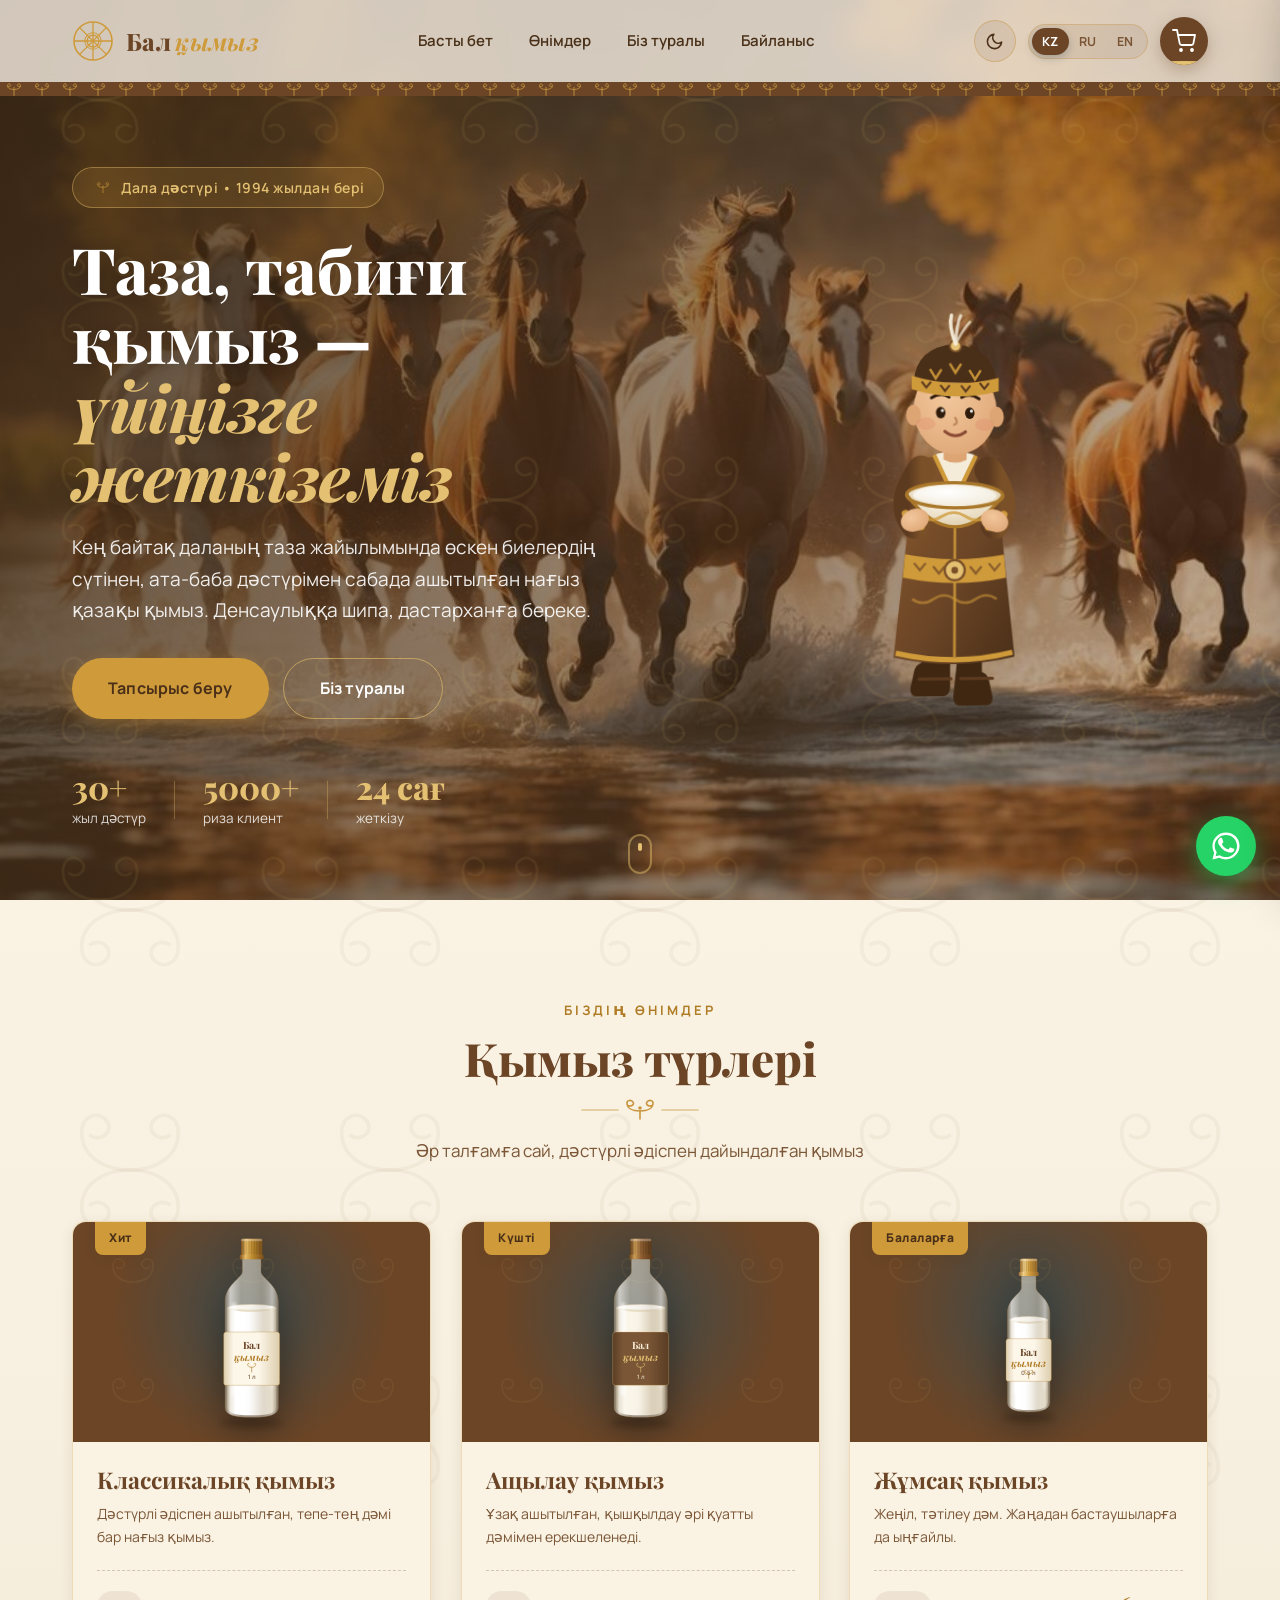
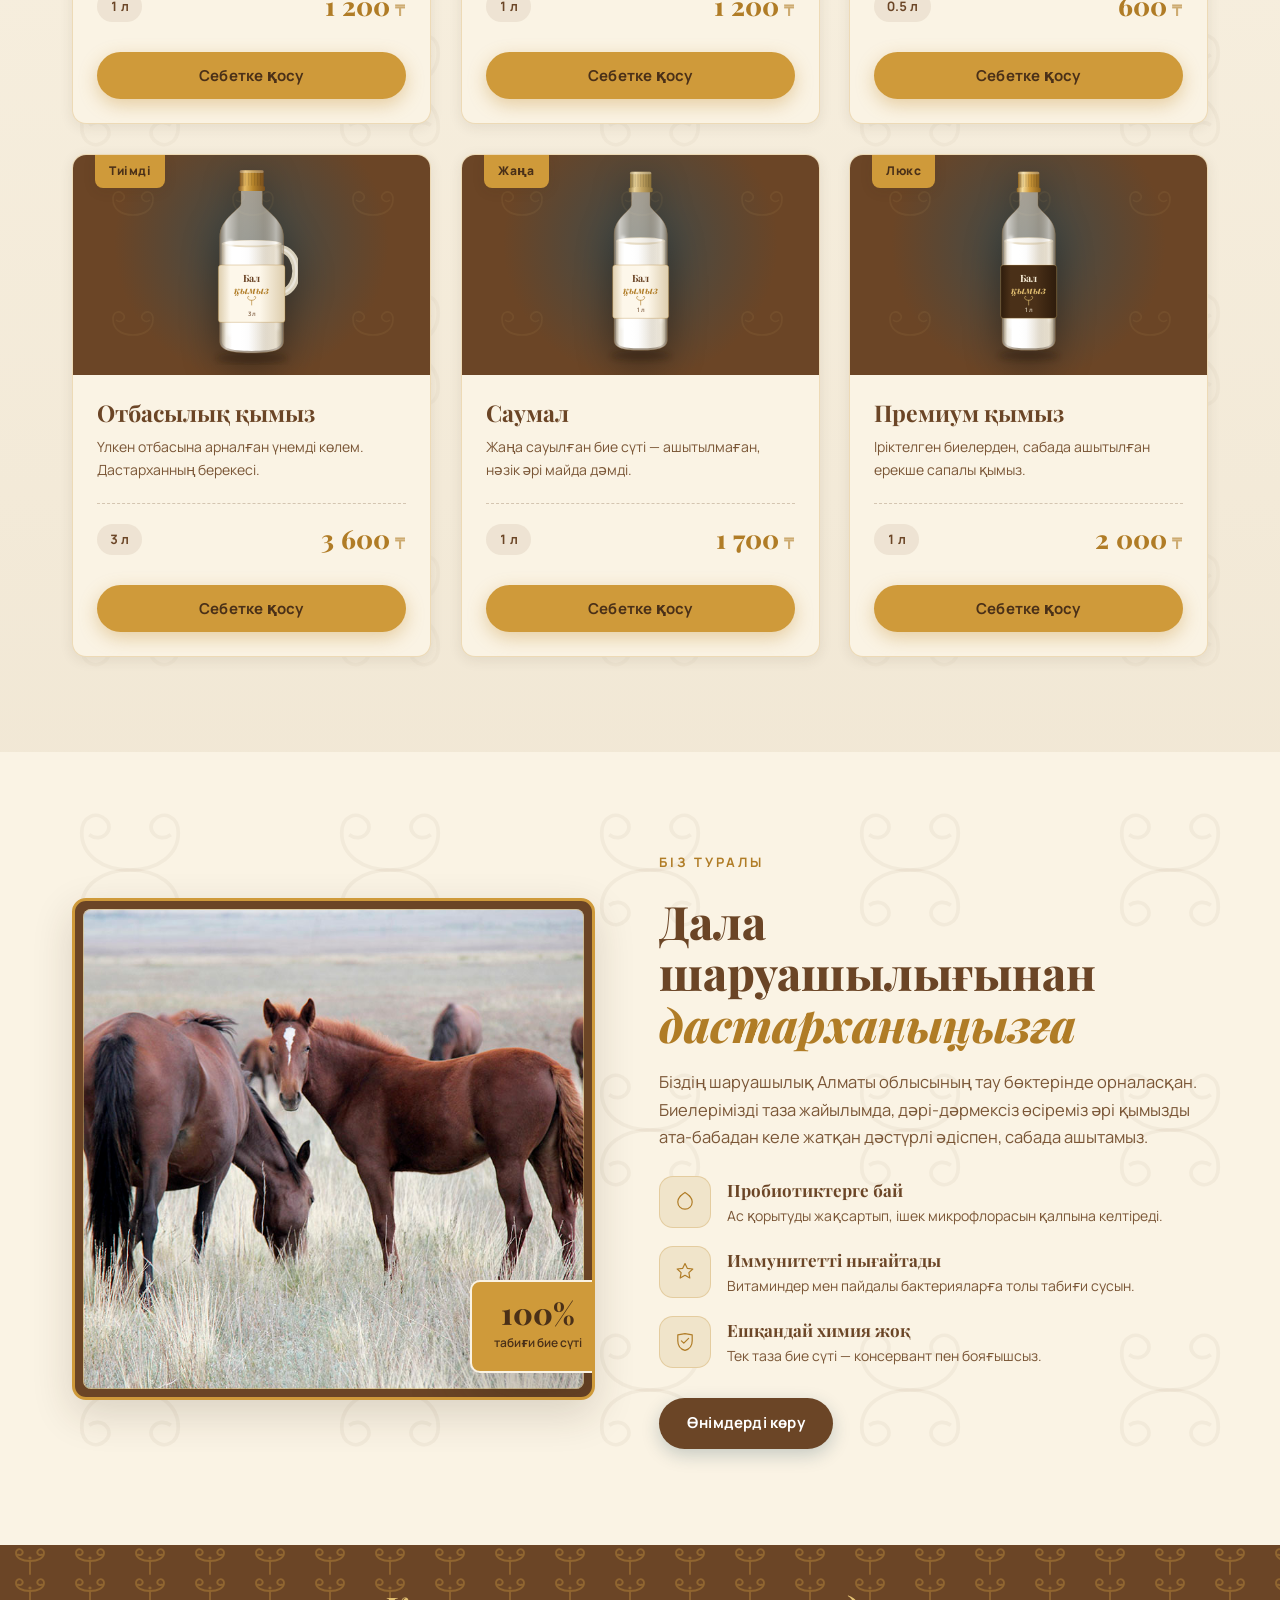
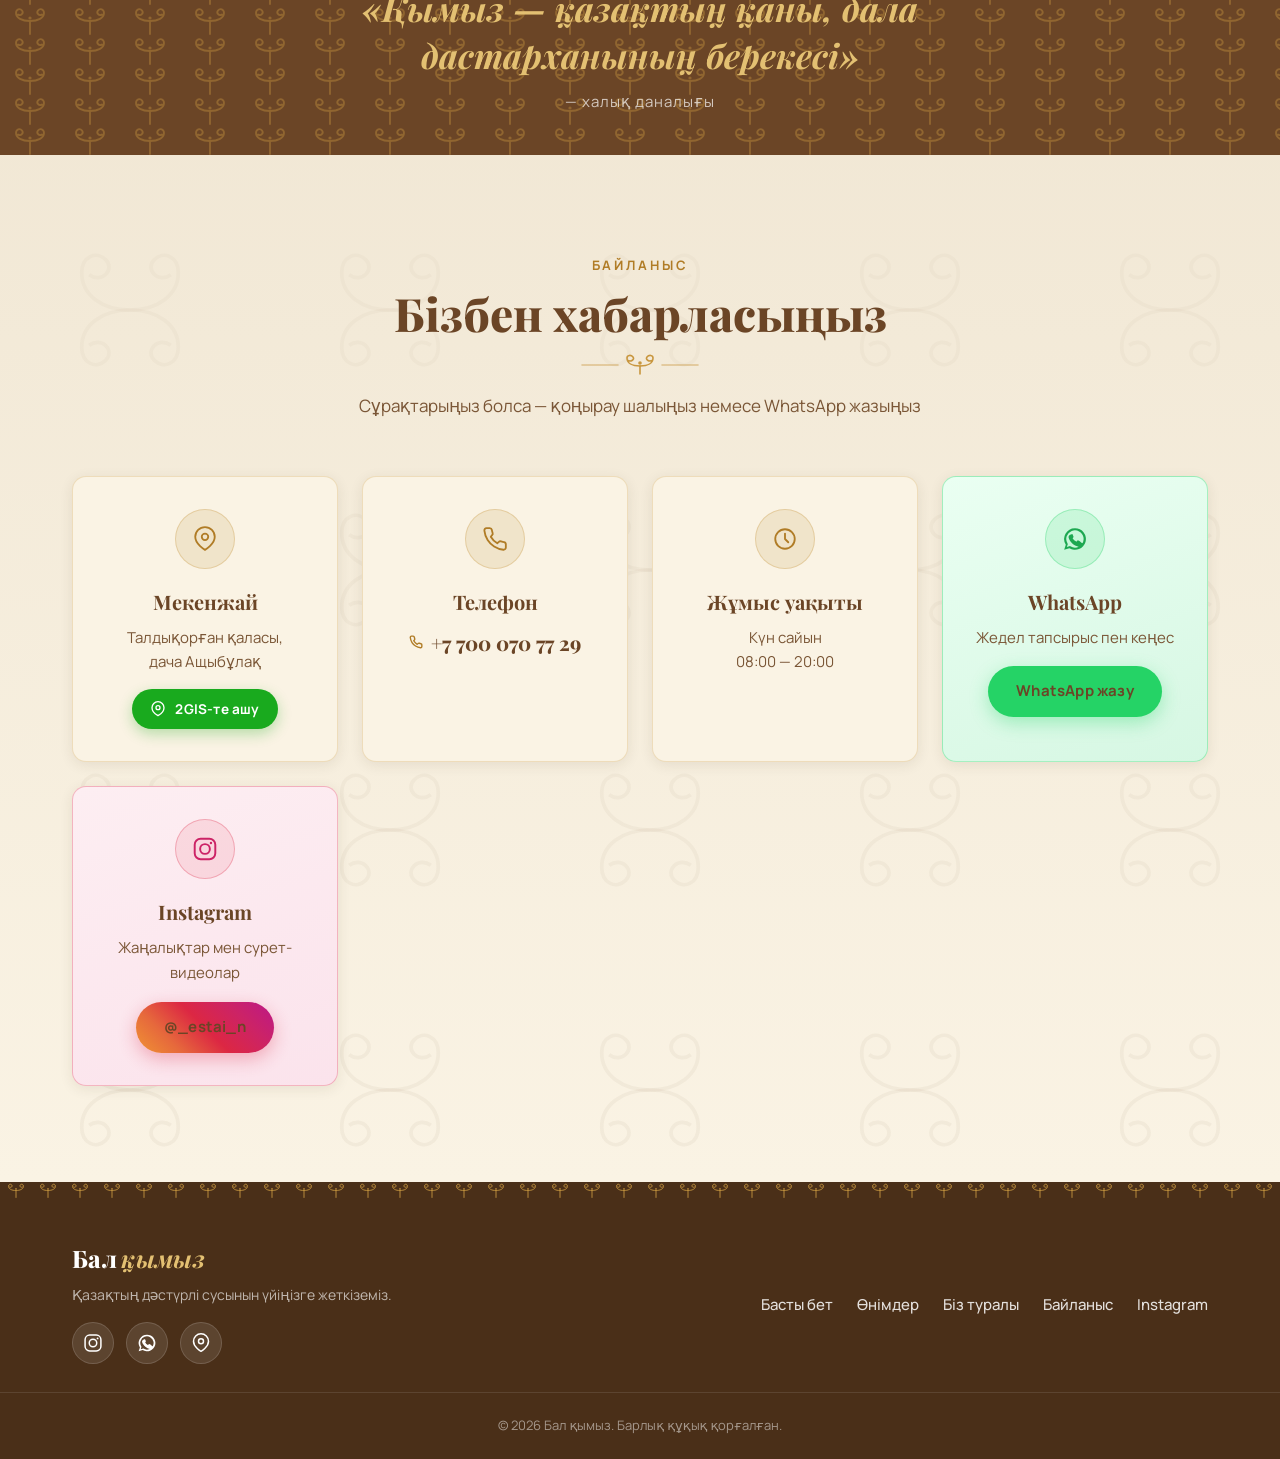
==== commit c3481697: "Hero сахнасы: ожау+кесе → қолында қымыз ұстаған қазақы бала - ұлттық киім: ою-өрнекті тақия (үкісіме" ====
--- a/қымыз.html
+++ b/қымыз.html
@@ -313,10 +313,17 @@
   0%,100%{ transform:rotateY(-13deg) rotateX(6deg); }
   50%    { transform:rotateY(13deg)  rotateX(2deg); }
 }
-.pour-jug{ transform-box:view-box; transform-origin:184px 146px; animation:jugTilt 5s ease-in-out infinite; }
-@keyframes jugTilt{
-  0%,45%,100%{ transform:rotate(0deg); }
-  20%       { transform:rotate(-5deg); }
+/* Бала баяу тыныс алады (тірі көрінуі үшін) */
+.kid{ transform-box:view-box; transform-origin:190px 420px; animation:kidBreath 4.6s ease-in-out infinite; }
+@keyframes kidBreath{
+  0%,100%{ transform:translateY(0) }
+  50%    { transform:translateY(-5px) }
+}
+/* Тақиядағы үкі желмен тербеледі */
+.kid__plume{ transform-box:view-box; transform-origin:190px 80px; animation:plumeSway 3.4s ease-in-out infinite; }
+@keyframes plumeSway{
+  0%,100%{ transform:rotate(-5deg) }
+  50%    { transform:rotate(5deg) }
 }
 .pour-shadow{ transform-box:fill-box; transform-origin:center; animation:shadowPulse 5s ease-in-out infinite; }
 @keyframes shadowPulse{ 0%,100%{ transform:scaleX(.86); opacity:.55 } 55%{ transform:scaleX(1); opacity:.8 } }
@@ -909,129 +916,140 @@
           <!-- ортақ градиенттер мен филтрлер -->
           <svg class="defs-svg" width="0" height="0" viewBox="0 0 380 470">
             <defs>
-              <linearGradient id="milkG" x1="0" y1="0" x2="0" y2="1">
-                <stop offset="0" stop-color="#ffffff"/><stop offset="1" stop-color="#e6dcc4"/>
+              <linearGradient id="chapanG" x1="0" y1="0" x2="1" y2="1">
+                <stop offset="0" stop-color="#8a5a2e"/><stop offset="0.55" stop-color="#6b4526"/><stop offset="1" stop-color="#4a2f18"/>
               </linearGradient>
+              <linearGradient id="sleeveG" x1="0" y1="0" x2="1" y2="0">
+                <stop offset="0" stop-color="#5c3a1f"/><stop offset="1" stop-color="#7a5028"/>
+              </linearGradient>
+              <radialGradient id="skinG" cx="0.4" cy="0.35" r="0.8">
+                <stop offset="0" stop-color="#f2c79c"/><stop offset="1" stop-color="#dda474"/>
+              </radialGradient>
+              <radialGradient id="keseG" cx="0.42" cy="0.28" r="0.9">
+                <stop offset="0" stop-color="#faf3e4"/><stop offset="1" stop-color="#d8c6a2"/>
+              </radialGradient>
               <radialGradient id="milkTop" cx="0.4" cy="0.35" r="0.85">
-                <stop offset="0" stop-color="#ffffff"/><stop offset="0.6" stop-color="#f4edda"/><stop offset="1" stop-color="#ddd1b6"/>
+                <stop offset="0" stop-color="#ffffff"/><stop offset="1" stop-color="#f0e8d6"/>
               </radialGradient>
-              <linearGradient id="woodG" x1="0.15" y1="0" x2="0.7" y2="1">
-                <stop offset="0" stop-color="#c99356"/><stop offset="0.45" stop-color="#96602f"/><stop offset="1" stop-color="#4a2d14"/>
-              </linearGradient>
-              <radialGradient id="woodInner" cx="0.45" cy="0.38" r="0.8">
-                <stop offset="0" stop-color="#7d5129"/><stop offset="1" stop-color="#3b2410"/>
-              </radialGradient>
-              <radialGradient id="bowlBody" cx="0.42" cy="0.24" r="0.95">
-                <stop offset="0" stop-color="#f3ead6"/><stop offset="0.6" stop-color="#dcc9a1"/><stop offset="1" stop-color="#b89e6f"/>
-              </radialGradient>
-              <radialGradient id="bowlInner" cx="0.5" cy="0.42" r="0.75">
-                <stop offset="0" stop-color="#c6b184"/><stop offset="1" stop-color="#8a7145"/>
-              </radialGradient>
-              <linearGradient id="streamG" x1="0" y1="0" x2="1" y2="0">
-                <stop offset="0" stop-color="#ffffff" stop-opacity="0.25"/>
-                <stop offset="0.5" stop-color="#ffffff"/>
-                <stop offset="1" stop-color="#ffffff" stop-opacity="0.25"/>
-              </linearGradient>
-              <clipPath id="bowlClip"><path d="M99 322 Q185 338 271 322 Q185 396 99 322 Z"/></clipPath>
-              <clipPath id="bodyClip"><ellipse cx="222" cy="122" rx="46" ry="30" transform="rotate(-32 222 122)"/></clipPath>
               <filter id="blurS"><feGaussianBlur stdDeviation="7"/></filter>
-              <filter id="liquidWarp" x="-20%" y="-60%" width="140%" height="220%">
-                <feTurbulence type="fractalNoise" baseFrequency="0.02 0.05" numOctaves="1" seed="2" result="n">
-                  <animate attributeName="seed" values="2;9;2" dur="6s" repeatCount="indefinite"/>
-                </feTurbulence>
-                <feDisplacementMap in="SourceGraphic" in2="n" scale="7" xChannelSelector="R" yChannelSelector="G"/>
-              </filter>
-              <filter id="grain"><feTurbulence type="fractalNoise" baseFrequency="0.75" numOctaves="2" seed="7"/><feColorMatrix type="saturate" values="0"/></filter>
             </defs>
           </svg>
 
-          <!-- ҚАБАТ 1: көлеңке -->
+          <!-- ҚАБАТ 1: жер көлеңкесі -->
           <div class="layer layer--shadow">
             <svg viewBox="0 0 380 470">
-              <ellipse class="pour-shadow" cx="185" cy="442" rx="120" ry="16" fill="#1a0e05" opacity=".3" filter="url(#blurS)"/>
+              <ellipse class="pour-shadow" cx="190" cy="436" rx="96" ry="15" fill="#1a0e05" opacity=".32" filter="url(#blurS)"/>
             </svg>
           </div>
 
-          <!-- ҚАБАТ 2: КЕСЕ + қымыз -->
+          <!-- ҚАБАТ 2: БАЛА — қолында қымыз толы кесе -->
           <div class="layer layer--bowl">
             <svg viewBox="0 0 380 470">
-              <!-- сыртқы дене (керамика, көлемді) -->
-              <path d="M87 322 C90 362 132 405 185 405 C238 405 280 362 283 322 C283 310 240 300 185 300 C130 300 87 310 87 322 Z" fill="url(#bowlBody)" stroke="#7a4e26" stroke-width="2.5"/>
-              <!-- сол жақ жарық -->
-              <path d="M103 330 C107 360 128 388 156 399" fill="none" stroke="#fdf6e6" stroke-width="4" stroke-linecap="round" opacity=".45"/>
-              <!-- ішкі қуыс (көлеңке) -->
-              <ellipse cx="185" cy="322" rx="88" ry="19" fill="url(#bowlInner)"/>
-              <!-- қымыз (толып тұрады) -->
-              <g clip-path="url(#bowlClip)">
-                <g>
-                  <animateTransform attributeName="transform" type="translate" values="0 150;0 0;0 0;0 0;0 150" keyTimes="0;0.5;0.88;0.95;1" dur="5s" repeatCount="indefinite"/>
-                  <animate attributeName="opacity" values="1;1;1;0;0" keyTimes="0;0.5;0.88;0.95;1" dur="5s" repeatCount="indefinite"/>
-                  <rect x="95" y="322" width="180" height="150" fill="url(#milkG)"/>
-                  <ellipse cx="185" cy="322" rx="86" ry="15" fill="url(#milkTop)" filter="url(#liquidWarp)"/>
+              <g class="kid">
+
+                <!-- ===== Етік ===== -->
+                <path d="M164 372 h22 v40 q0 8 -8 8 h-22 q-8 0 -7 -8 l3 -14 q1 -7 7 -9 z" fill="#3f2712"/>
+                <path d="M194 372 h22 v26 q6 2 7 9 l3 14 q1 8 -7 8 h-22 q-8 0 -8 -8 z" fill="#3f2712"/>
+                <path d="M157 404 h30 M196 404 h30" stroke="#5c3a1f" stroke-width="3" stroke-linecap="round"/>
+
+                <!-- ===== Шапан ===== -->
+                <path d="M152 200 Q190 186 228 200 L247 384 Q190 397 133 384 Z" fill="url(#chapanG)"/>
+                <!-- ішкі көйлек (жаға) -->
+                <path d="M170 194 L190 236 L210 194 Q190 186 170 194 Z" fill="#f4ecd9"/>
+                <!-- алдыңғы жиегі мен алтын жиек -->
+                <path d="M170 194 L190 236 L210 194" fill="none" stroke="#cf9a3a" stroke-width="4" stroke-linejoin="round"/>
+                <path d="M190 236 L190 384" stroke="#cf9a3a" stroke-width="2.6" opacity=".85"/>
+                <path d="M135 380 Q190 393 245 380" fill="none" stroke="#cf9a3a" stroke-width="5"/>
+                <!-- шапандағы ою -->
+                <path d="M150 330 q10 7 20 0 q10 -7 20 0 q10 7 20 0 q10 -7 20 0" fill="none" stroke="#cf9a3a" stroke-width="2.4" opacity=".55"/>
+
+                <!-- ===== Белбеу ===== -->
+                <path d="M143 288 Q190 297 237 288 L239 310 Q190 320 141 310 Z" fill="#cf9a3a"/>
+                <path d="M152 297 l5 6 l5 -6 M170 300 l5 6 l5 -6 M205 300 l5 6 l5 -6 M223 297 l5 6 l5 -6"
+                      fill="none" stroke="#7a5028" stroke-width="2.2" stroke-linecap="round" opacity=".8"/>
+                <circle cx="190" cy="303" r="9.5" fill="#e3c072" stroke="#7a5028" stroke-width="2.2"/>
+                <circle cx="190" cy="303" r="3.2" fill="#7a5028"/>
+
+                <!-- ===== Жеңдер (кесені ұстап тұр) ===== -->
+                <path d="M158 208 Q136 240 152 260" fill="none" stroke="url(#sleeveG)" stroke-width="27" stroke-linecap="round"/>
+                <path d="M222 208 Q244 240 228 260" fill="none" stroke="url(#sleeveG)" stroke-width="27" stroke-linecap="round"/>
+                <!-- алтын өң (манжет) -->
+                <path d="M143 250 Q148 262 158 262" fill="none" stroke="#cf9a3a" stroke-width="7" stroke-linecap="round"/>
+                <path d="M237 250 Q232 262 222 262" fill="none" stroke="#cf9a3a" stroke-width="7" stroke-linecap="round"/>
+
+                <!-- ===== КЕСЕ (қымыз толы) — басты деталь, ірі ===== -->
+                <ellipse cx="190" cy="232" rx="46" ry="12" fill="url(#keseG)"/>
+                <path d="M144 232 Q190 292 236 232" fill="url(#keseG)" stroke="#a9772a" stroke-width="3" stroke-linejoin="round"/>
+                <ellipse cx="190" cy="232" rx="40" ry="9.5" fill="url(#milkTop)"/>
+                <ellipse cx="190" cy="232" rx="46" ry="12" fill="none" stroke="#a9772a" stroke-width="3.2"/>
+                <!-- кесенің ою белдеуі -->
+                <path d="M156 252 q11 7 22 0 q11 -7 22 0 q11 7 22 0" fill="none" stroke="#cf9a3a" stroke-width="2.6" opacity=".75"/>
+
+                <!-- ===== Қолдар (кесені екі жағынан ұстаған) ===== -->
+                <ellipse cx="152" cy="256" rx="13.5" ry="10.5" fill="url(#skinG)" transform="rotate(-20 152 256)"/>
+                <ellipse cx="228" cy="256" rx="13.5" ry="10.5" fill="url(#skinG)" transform="rotate(20 228 256)"/>
+
+                <!-- ===== Мойын мен бас ===== -->
+                <path d="M179 176 h22 v22 q-11 6 -22 0 z" fill="#dda474"/>
+                <ellipse cx="190" cy="150" rx="40" ry="43" fill="url(#skinG)"/>
+                <ellipse cx="150" cy="156" rx="7" ry="10" fill="#dda474"/>
+                <ellipse cx="230" cy="156" rx="7" ry="10" fill="#dda474"/>
+                <!-- шаш -->
+                <path d="M154 128 Q190 112 226 128 Q214 120 190 118 Q166 120 154 128 Z" fill="#2f1c0c"/>
+
+                <!-- бет -->
+                <path d="M167 139 q9 -6 17 -1" fill="none" stroke="#2f1c0c" stroke-width="2.8" stroke-linecap="round"/>
+                <path d="M196 138 q8 -5 17 1" fill="none" stroke="#2f1c0c" stroke-width="2.8" stroke-linecap="round"/>
+                <ellipse cx="176" cy="153" rx="4.6" ry="5.6" fill="#2f1c0c">
+                  <animate attributeName="ry" values="5.6;5.6;0.6;5.6" keyTimes="0;0.93;0.955;0.98" dur="5.5s" repeatCount="indefinite"/>
+                </ellipse>
+                <ellipse cx="204" cy="153" rx="4.6" ry="5.6" fill="#2f1c0c">
+                  <animate attributeName="ry" values="5.6;5.6;0.6;5.6" keyTimes="0;0.93;0.955;0.98" dur="5.5s" repeatCount="indefinite"/>
+                </ellipse>
+                <circle cx="177.6" cy="151" r="1.5" fill="#fff" opacity=".9"/>
+                <circle cx="205.6" cy="151" r="1.5" fill="#fff" opacity=".9"/>
+                <path d="M190 158 q3.5 5 -1 6.5" fill="none" stroke="#c08a5e" stroke-width="2.4" stroke-linecap="round"/>
+                <path d="M180 171 q10 8 20 0" fill="none" stroke="#8a4a34" stroke-width="2.8" stroke-linecap="round"/>
+                <ellipse cx="162" cy="164" rx="9" ry="6" fill="#e08a6a" opacity=".32"/>
+                <ellipse cx="218" cy="164" rx="9" ry="6" fill="#e08a6a" opacity=".32"/>
+
+                <!-- ===== Тақия (ою-өрнекті) =====
+                     Күмбезі басты жауып тұрады: табаны y=124, төбесі y=86 -->
+                <path d="M150 124 Q152 90 190 86 Q228 90 230 124 Z" fill="#4a2f18"/>
+                <!-- күмбездегі ою -->
+                <path d="M166 112 l5 8 l5 -8 M185 106 l5 8 l5 -8 M204 112 l5 8 l5 -8"
+                      fill="none" stroke="#cf9a3a" stroke-width="2.4" stroke-linecap="round" opacity=".9"/>
+                <!-- алтын жиек (табанында) -->
+                <path d="M148 118 Q190 130 232 118 L232 131 Q190 143 148 131 Z" fill="#cf9a3a"/>
+                <path d="M158 124 l4 5 l4 -5 M176 127 l4 5 l4 -5 M196 127 l4 5 l4 -5 M214 124 l4 5 l4 -5"
+                      fill="none" stroke="#5c3a1f" stroke-width="2" stroke-linecap="round"/>
+                <!-- үкі — тақияның төбесіне бекітілген -->
+                <circle cx="190" cy="88" r="5.5" fill="#e3c072" stroke="#7a5028" stroke-width="1.8"/>
+                <g class="kid__plume">
+                  <path d="M190 86 q-7 -18 -4 -28" fill="none" stroke="#f4ecd9" stroke-width="3.4" stroke-linecap="round" opacity=".95"/>
+                  <path d="M190 86 q1 -20 5 -28" fill="none" stroke="#f4ecd9" stroke-width="3" stroke-linecap="round" opacity=".82"/>
+                  <path d="M190 86 q8 -16 14 -22" fill="none" stroke="#f4ecd9" stroke-width="2.6" stroke-linecap="round" opacity=".7"/>
                 </g>
-              </g>
-              <!-- ішкі жиек жарығы -->
-              <ellipse cx="185" cy="320" rx="88" ry="19" fill="none" stroke="#f6ecd6" stroke-opacity=".55" stroke-width="1.6"/>
-              <!-- сыртқы жиек -->
-              <ellipse cx="185" cy="322" rx="98" ry="22" fill="none" stroke="#7a4e26" stroke-width="3"/>
-              <!-- ою-өрнек белдеуі (қошқар мүйіз толқыны) -->
-              <path d="M108 342 q13 8 26 0 q13 -8 26 0 q13 8 26 0 q13 -8 26 0 q13 8 26 0" fill="none" stroke="#cf9a3a" stroke-width="2.8" opacity=".9"/>
-              <!-- аяқ-табан -->
-              <path d="M165 404 L170 424 Q185 432 200 424 L205 404" fill="none" stroke="#7a4e26" stroke-width="4" stroke-linecap="round"/>
-              <ellipse cx="185" cy="426" rx="22" ry="6" fill="url(#bowlBody)" stroke="#7a4e26" stroke-width="3.5"/>
-            </svg>
-          </div>
-
-          <!-- ҚАБАТ 3: АҒЫН + шашырау -->
-          <div class="layer layer--stream">
-            <svg viewBox="0 0 380 470">
-              <path class="pour-stream" fill="none" stroke="url(#streamG)" stroke-width="11" stroke-linecap="round" stroke-dasharray="18 10" d="M184 150 C 182 210 186 262 185 318">
-                <animate attributeName="d" values="M184 150 C 182 210 186 262 185 318; M184 150 C 188 210 182 262 185 318; M184 150 C 182 210 186 262 185 318" dur="1.4s" repeatCount="indefinite"/>
-                <animate attributeName="stroke-dashoffset" values="28;0" dur="0.4s" repeatCount="indefinite"/>
-                <animate attributeName="opacity" values="1;1;1;0;0" keyTimes="0;0.5;0.88;0.93;1" dur="5s" repeatCount="indefinite"/>
-              </path>
-              <path fill="none" stroke="#ffffff" stroke-width="3.5" stroke-linecap="round" opacity=".85" d="M184 154 C 183 212 186 262 185 314">
-                <animate attributeName="opacity" values=".85;.85;.85;0;0" keyTimes="0;0.5;0.88;0.93;1" dur="5s" repeatCount="indefinite"/>
-              </path>
-              <!-- шашыраған тамшылар -->
-              <g fill="#ffffff">
-                <circle cx="170" cy="312" r="3"><animate attributeName="cy" values="316;300;316" dur="0.7s" repeatCount="indefinite"/><animate attributeName="cx" values="185;168;160" dur="0.7s" repeatCount="indefinite"/><animate attributeName="opacity" values="0;1;0" dur="0.7s" repeatCount="indefinite"/></circle>
-                <circle cx="200" cy="312" r="2.6"><animate attributeName="cy" values="316;298;316" dur="0.8s" begin="0.2s" repeatCount="indefinite"/><animate attributeName="cx" values="185;204;212" dur="0.8s" begin="0.2s" repeatCount="indefinite"/><animate attributeName="opacity" values="0;1;0" dur="0.8s" begin="0.2s" repeatCount="indefinite"/></circle>
-                <circle cx="184" cy="230" r="3.4"><animate attributeName="cy" values="164;314" dur="0.9s" repeatCount="indefinite"/><animate attributeName="opacity" values="0;1;1;0" dur="0.9s" repeatCount="indefinite"/></circle>
               </g>
             </svg>
           </div>
 
-          <!-- ҚАБАТ 4: ОЖАУ (ағаш ожау) -->
+          <!-- ҚАБАТ 3: кеседен көтерілген жеңіл бу -->
           <div class="layer layer--jug">
             <svg viewBox="0 0 380 470">
-              <g class="pour-jug">
-                <!-- сап (тұтқа) -->
-                <path d="M256 102 L336 52" fill="none" stroke="#3f2712" stroke-width="15" stroke-linecap="round"/>
-                <path d="M256 102 L336 52" fill="none" stroke="#8a5a2e" stroke-width="11" stroke-linecap="round"/>
-                <path d="M259 99 L332 53" fill="none" stroke="#c99356" stroke-width="3" stroke-linecap="round" opacity=".55"/>
-                <!-- саптағы ою-кертпелер -->
-                <path d="M296 79 l7 11 M306 73 l7 11" stroke="#3f2712" stroke-width="2" stroke-linecap="round" opacity=".65"/>
-                <!-- сап ұшындағы ойма түйін -->
-                <circle cx="341" cy="48" r="9" fill="#8a5a2e" stroke="#3f2712" stroke-width="2.5"/>
-                <circle cx="341" cy="48" r="3.5" fill="none" stroke="#c99356" stroke-width="1.6" opacity=".8"/>
-
-                <!-- ожаудың сыртқы шарасы -->
-                <ellipse cx="222" cy="122" rx="46" ry="30" transform="rotate(-32 222 122)" fill="url(#woodG)" stroke="#3f2712" stroke-width="3"/>
-                <!-- ағаш текстурасы мен жарық (шараға қиылған) -->
-                <g clip-path="url(#bodyClip)">
-                  <rect x="170" y="86" width="106" height="74" filter="url(#grain)" opacity=".22" style="mix-blend-mode:multiply"/>
-                  <path d="M188 132 Q222 118 258 106" fill="none" stroke="#5e3a1a" stroke-width="1.6" opacity=".5"/>
-                  <path d="M192 142 Q226 128 262 116" fill="none" stroke="#5e3a1a" stroke-width="1.4" opacity=".4"/>
-                </g>
-                <!-- ішкі қуыс (шұңқыр) -->
-                <ellipse cx="223" cy="120" rx="38" ry="22" transform="rotate(-32 223 120)" fill="url(#woodInner)"/>
-                <!-- шұңқырдағы қымыз -->
-                <ellipse cx="217" cy="126" rx="32" ry="16" transform="rotate(-32 217 126)" fill="url(#milkTop)"/>
-                <!-- жиек жарығы -->
-                <path d="M191 138 A46 30 -32 0 1 254 96" fill="none" stroke="#e8c48a" stroke-width="2.2" opacity=".75"/>
-                <!-- ернеу (құйылатын жері) -->
-                <path d="M188 138 Q179 146 184 153 Q191 151 196 143 Z" fill="#fcfbf6"/>
+              <g fill="none" stroke="#f4ecd9" stroke-width="2.6" stroke-linecap="round" opacity="0">
+                <path d="M176 226 q-5 -12 1 -22 q5 -9 1 -18">
+                  <animate attributeName="opacity" values="0;.45;0" dur="3.4s" repeatCount="indefinite"/>
+                  <animateTransform attributeName="transform" type="translate" values="0 6; 0 -22" dur="3.4s" repeatCount="indefinite"/>
+                </path>
+                <path d="M190 222 q5 -13 -1 -23 q-5 -9 0 -17">
+                  <animate attributeName="opacity" values="0;.4;0" dur="3.8s" begin="1.1s" repeatCount="indefinite"/>
+                  <animateTransform attributeName="transform" type="translate" values="0 6; 0 -26" dur="3.8s" begin="1.1s" repeatCount="indefinite"/>
+                </path>
+                <path d="M205 226 q-5 -11 1 -20">
+                  <animate attributeName="opacity" values="0;.35;0" dur="3.2s" begin="2.2s" repeatCount="indefinite"/>
+                  <animateTransform attributeName="transform" type="translate" values="0 6; 0 -20" dur="3.2s" begin="2.2s" repeatCount="indefinite"/>
+                </path>
               </g>
             </svg>
           </div>
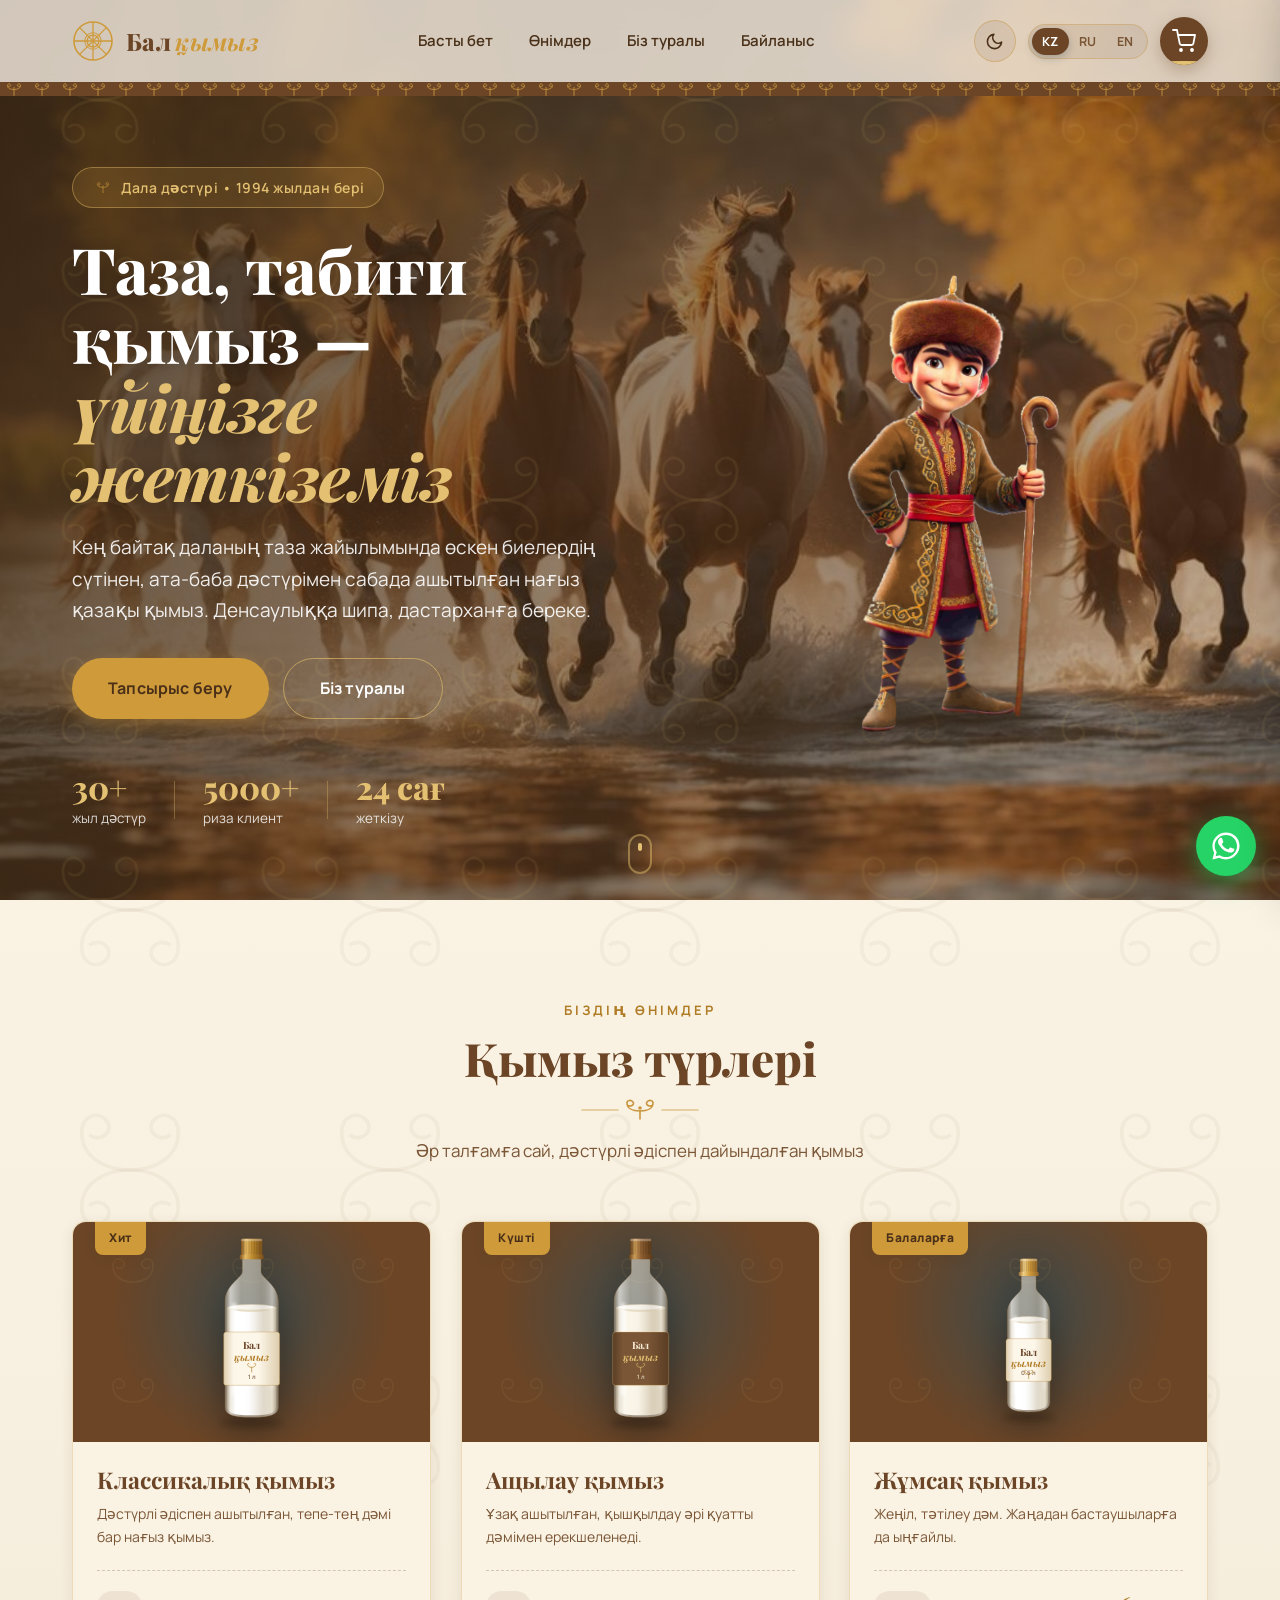
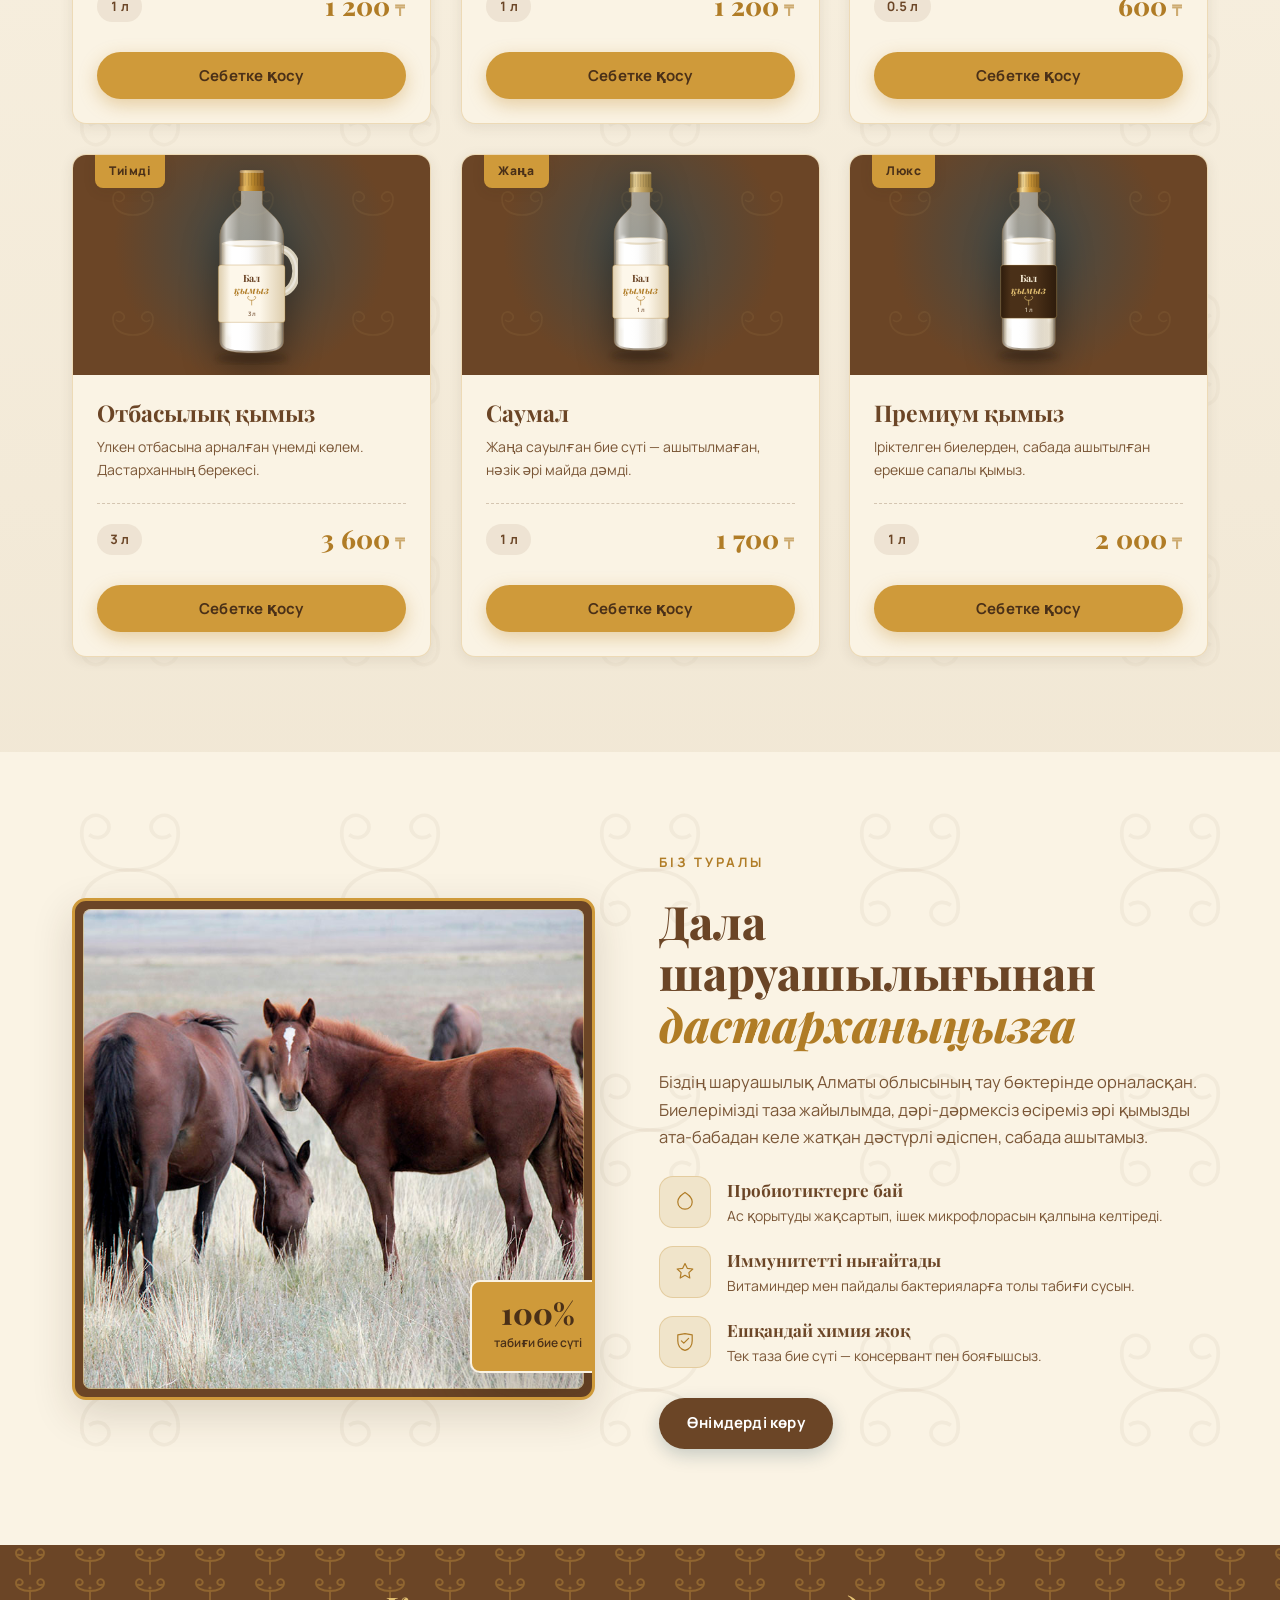
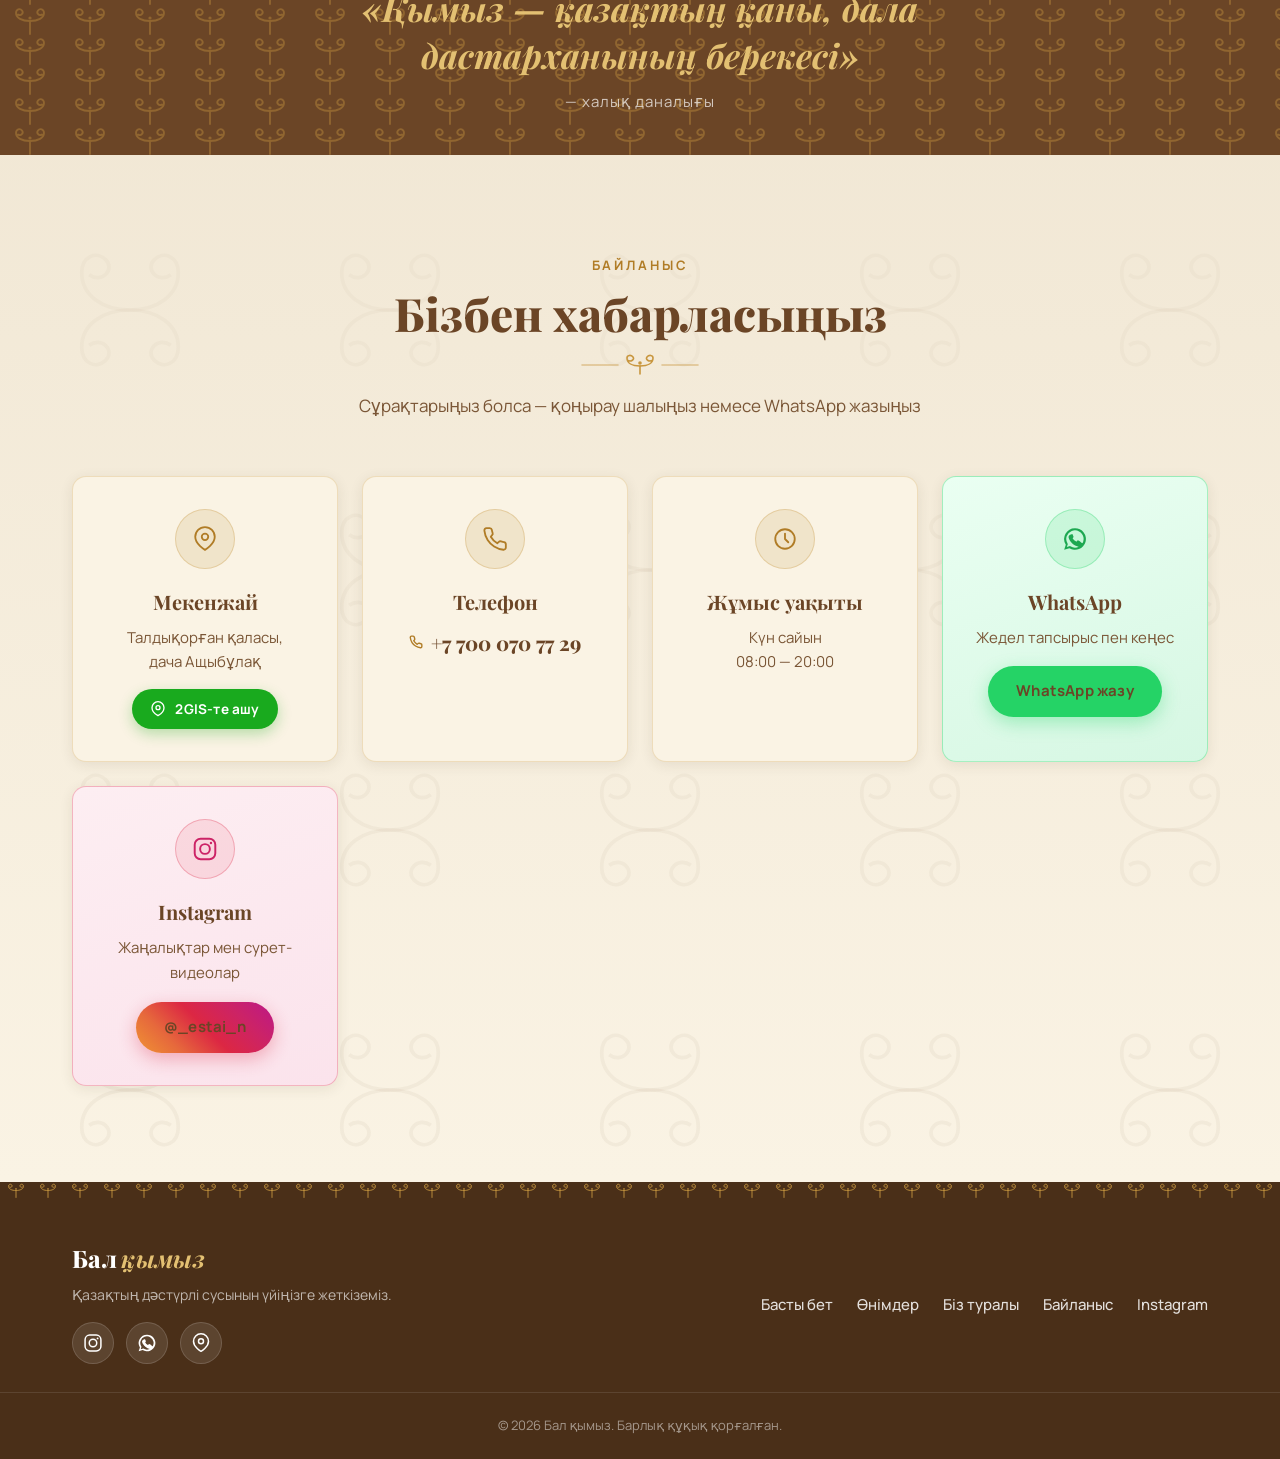
==== commit 9cbbc527: "Hero-дағы SVG баланы «Алдар көсе» суретімен ауыстыру (киімі қоңырға боялған) - жасыл фон chroma key " ====
--- a/қымыз.html
+++ b/қымыз.html
@@ -313,17 +313,18 @@
   0%,100%{ transform:rotateY(-13deg) rotateX(6deg); }
   50%    { transform:rotateY(13deg)  rotateX(2deg); }
 }
-/* Бала баяу тыныс алады (тірі көрінуі үшін) */
-.kid{ transform-box:view-box; transform-origin:190px 420px; animation:kidBreath 4.6s ease-in-out infinite; }
+/* Бала (сурет) — жерге тіреліп тұрады, баяу тыныс алады */
+.kid-img{
+  position:absolute; left:50%; bottom:4%;
+  height:92%; width:auto; max-width:none;
+  transform:translateX(-50%);
+  animation:kidBreath 4.8s ease-in-out infinite;
+  filter:drop-shadow(0 18px 26px rgba(26,14,5,.45));
+  pointer-events:none; user-select:none;
+}
 @keyframes kidBreath{
-  0%,100%{ transform:translateY(0) }
-  50%    { transform:translateY(-5px) }
-}
-/* Тақиядағы үкі желмен тербеледі */
-.kid__plume{ transform-box:view-box; transform-origin:190px 80px; animation:plumeSway 3.4s ease-in-out infinite; }
-@keyframes plumeSway{
-  0%,100%{ transform:rotate(-5deg) }
-  50%    { transform:rotate(5deg) }
+  0%,100%{ transform:translateX(-50%) translateY(0) }
+  50%    { transform:translateX(-50%) translateY(-8px) }
 }
 .pour-shadow{ transform-box:fill-box; transform-origin:center; animation:shadowPulse 5s ease-in-out infinite; }
 @keyframes shadowPulse{ 0%,100%{ transform:scaleX(.86); opacity:.55 } 55%{ transform:scaleX(1); opacity:.8 } }
@@ -942,96 +943,9 @@
             </svg>
           </div>
 
-          <!-- ҚАБАТ 2: БАЛА — қолында қымыз толы кесе -->
+          <!-- ҚАБАТ 2: БАЛА (сурет) -->
           <div class="layer layer--bowl">
-            <svg viewBox="0 0 380 470">
-              <g class="kid">
-
-                <!-- ===== Етік ===== -->
-                <path d="M164 372 h22 v40 q0 8 -8 8 h-22 q-8 0 -7 -8 l3 -14 q1 -7 7 -9 z" fill="#3f2712"/>
-                <path d="M194 372 h22 v26 q6 2 7 9 l3 14 q1 8 -7 8 h-22 q-8 0 -8 -8 z" fill="#3f2712"/>
-                <path d="M157 404 h30 M196 404 h30" stroke="#5c3a1f" stroke-width="3" stroke-linecap="round"/>
-
-                <!-- ===== Шапан ===== -->
-                <path d="M152 200 Q190 186 228 200 L247 384 Q190 397 133 384 Z" fill="url(#chapanG)"/>
-                <!-- ішкі көйлек (жаға) -->
-                <path d="M170 194 L190 236 L210 194 Q190 186 170 194 Z" fill="#f4ecd9"/>
-                <!-- алдыңғы жиегі мен алтын жиек -->
-                <path d="M170 194 L190 236 L210 194" fill="none" stroke="#cf9a3a" stroke-width="4" stroke-linejoin="round"/>
-                <path d="M190 236 L190 384" stroke="#cf9a3a" stroke-width="2.6" opacity=".85"/>
-                <path d="M135 380 Q190 393 245 380" fill="none" stroke="#cf9a3a" stroke-width="5"/>
-                <!-- шапандағы ою -->
-                <path d="M150 330 q10 7 20 0 q10 -7 20 0 q10 7 20 0 q10 -7 20 0" fill="none" stroke="#cf9a3a" stroke-width="2.4" opacity=".55"/>
-
-                <!-- ===== Белбеу ===== -->
-                <path d="M143 288 Q190 297 237 288 L239 310 Q190 320 141 310 Z" fill="#cf9a3a"/>
-                <path d="M152 297 l5 6 l5 -6 M170 300 l5 6 l5 -6 M205 300 l5 6 l5 -6 M223 297 l5 6 l5 -6"
-                      fill="none" stroke="#7a5028" stroke-width="2.2" stroke-linecap="round" opacity=".8"/>
-                <circle cx="190" cy="303" r="9.5" fill="#e3c072" stroke="#7a5028" stroke-width="2.2"/>
-                <circle cx="190" cy="303" r="3.2" fill="#7a5028"/>
-
-                <!-- ===== Жеңдер (кесені ұстап тұр) ===== -->
-                <path d="M158 208 Q136 240 152 260" fill="none" stroke="url(#sleeveG)" stroke-width="27" stroke-linecap="round"/>
-                <path d="M222 208 Q244 240 228 260" fill="none" stroke="url(#sleeveG)" stroke-width="27" stroke-linecap="round"/>
-                <!-- алтын өң (манжет) -->
-                <path d="M143 250 Q148 262 158 262" fill="none" stroke="#cf9a3a" stroke-width="7" stroke-linecap="round"/>
-                <path d="M237 250 Q232 262 222 262" fill="none" stroke="#cf9a3a" stroke-width="7" stroke-linecap="round"/>
-
-                <!-- ===== КЕСЕ (қымыз толы) — басты деталь, ірі ===== -->
-                <ellipse cx="190" cy="232" rx="46" ry="12" fill="url(#keseG)"/>
-                <path d="M144 232 Q190 292 236 232" fill="url(#keseG)" stroke="#a9772a" stroke-width="3" stroke-linejoin="round"/>
-                <ellipse cx="190" cy="232" rx="40" ry="9.5" fill="url(#milkTop)"/>
-                <ellipse cx="190" cy="232" rx="46" ry="12" fill="none" stroke="#a9772a" stroke-width="3.2"/>
-                <!-- кесенің ою белдеуі -->
-                <path d="M156 252 q11 7 22 0 q11 -7 22 0 q11 7 22 0" fill="none" stroke="#cf9a3a" stroke-width="2.6" opacity=".75"/>
-
-                <!-- ===== Қолдар (кесені екі жағынан ұстаған) ===== -->
-                <ellipse cx="152" cy="256" rx="13.5" ry="10.5" fill="url(#skinG)" transform="rotate(-20 152 256)"/>
-                <ellipse cx="228" cy="256" rx="13.5" ry="10.5" fill="url(#skinG)" transform="rotate(20 228 256)"/>
-
-                <!-- ===== Мойын мен бас ===== -->
-                <path d="M179 176 h22 v22 q-11 6 -22 0 z" fill="#dda474"/>
-                <ellipse cx="190" cy="150" rx="40" ry="43" fill="url(#skinG)"/>
-                <ellipse cx="150" cy="156" rx="7" ry="10" fill="#dda474"/>
-                <ellipse cx="230" cy="156" rx="7" ry="10" fill="#dda474"/>
-                <!-- шаш -->
-                <path d="M154 128 Q190 112 226 128 Q214 120 190 118 Q166 120 154 128 Z" fill="#2f1c0c"/>
-
-                <!-- бет -->
-                <path d="M167 139 q9 -6 17 -1" fill="none" stroke="#2f1c0c" stroke-width="2.8" stroke-linecap="round"/>
-                <path d="M196 138 q8 -5 17 1" fill="none" stroke="#2f1c0c" stroke-width="2.8" stroke-linecap="round"/>
-                <ellipse cx="176" cy="153" rx="4.6" ry="5.6" fill="#2f1c0c">
-                  <animate attributeName="ry" values="5.6;5.6;0.6;5.6" keyTimes="0;0.93;0.955;0.98" dur="5.5s" repeatCount="indefinite"/>
-                </ellipse>
-                <ellipse cx="204" cy="153" rx="4.6" ry="5.6" fill="#2f1c0c">
-                  <animate attributeName="ry" values="5.6;5.6;0.6;5.6" keyTimes="0;0.93;0.955;0.98" dur="5.5s" repeatCount="indefinite"/>
-                </ellipse>
-                <circle cx="177.6" cy="151" r="1.5" fill="#fff" opacity=".9"/>
-                <circle cx="205.6" cy="151" r="1.5" fill="#fff" opacity=".9"/>
-                <path d="M190 158 q3.5 5 -1 6.5" fill="none" stroke="#c08a5e" stroke-width="2.4" stroke-linecap="round"/>
-                <path d="M180 171 q10 8 20 0" fill="none" stroke="#8a4a34" stroke-width="2.8" stroke-linecap="round"/>
-                <ellipse cx="162" cy="164" rx="9" ry="6" fill="#e08a6a" opacity=".32"/>
-                <ellipse cx="218" cy="164" rx="9" ry="6" fill="#e08a6a" opacity=".32"/>
-
-                <!-- ===== Тақия (ою-өрнекті) =====
-                     Күмбезі басты жауып тұрады: табаны y=124, төбесі y=86 -->
-                <path d="M150 124 Q152 90 190 86 Q228 90 230 124 Z" fill="#4a2f18"/>
-                <!-- күмбездегі ою -->
-                <path d="M166 112 l5 8 l5 -8 M185 106 l5 8 l5 -8 M204 112 l5 8 l5 -8"
-                      fill="none" stroke="#cf9a3a" stroke-width="2.4" stroke-linecap="round" opacity=".9"/>
-                <!-- алтын жиек (табанында) -->
-                <path d="M148 118 Q190 130 232 118 L232 131 Q190 143 148 131 Z" fill="#cf9a3a"/>
-                <path d="M158 124 l4 5 l4 -5 M176 127 l4 5 l4 -5 M196 127 l4 5 l4 -5 M214 124 l4 5 l4 -5"
-                      fill="none" stroke="#5c3a1f" stroke-width="2" stroke-linecap="round"/>
-                <!-- үкі — тақияның төбесіне бекітілген -->
-                <circle cx="190" cy="88" r="5.5" fill="#e3c072" stroke="#7a5028" stroke-width="1.8"/>
-                <g class="kid__plume">
-                  <path d="M190 86 q-7 -18 -4 -28" fill="none" stroke="#f4ecd9" stroke-width="3.4" stroke-linecap="round" opacity=".95"/>
-                  <path d="M190 86 q1 -20 5 -28" fill="none" stroke="#f4ecd9" stroke-width="3" stroke-linecap="round" opacity=".82"/>
-                  <path d="M190 86 q8 -16 14 -22" fill="none" stroke="#f4ecd9" stroke-width="2.6" stroke-linecap="round" opacity=".7"/>
-                </g>
-              </g>
-            </svg>
+            <img class="kid-img" src="[data-uri]" alt="" width="520" height="1115" decoding="async" />
           </div>
 
           <!-- ҚАБАТ 3: кеседен көтерілген жеңіл бу -->
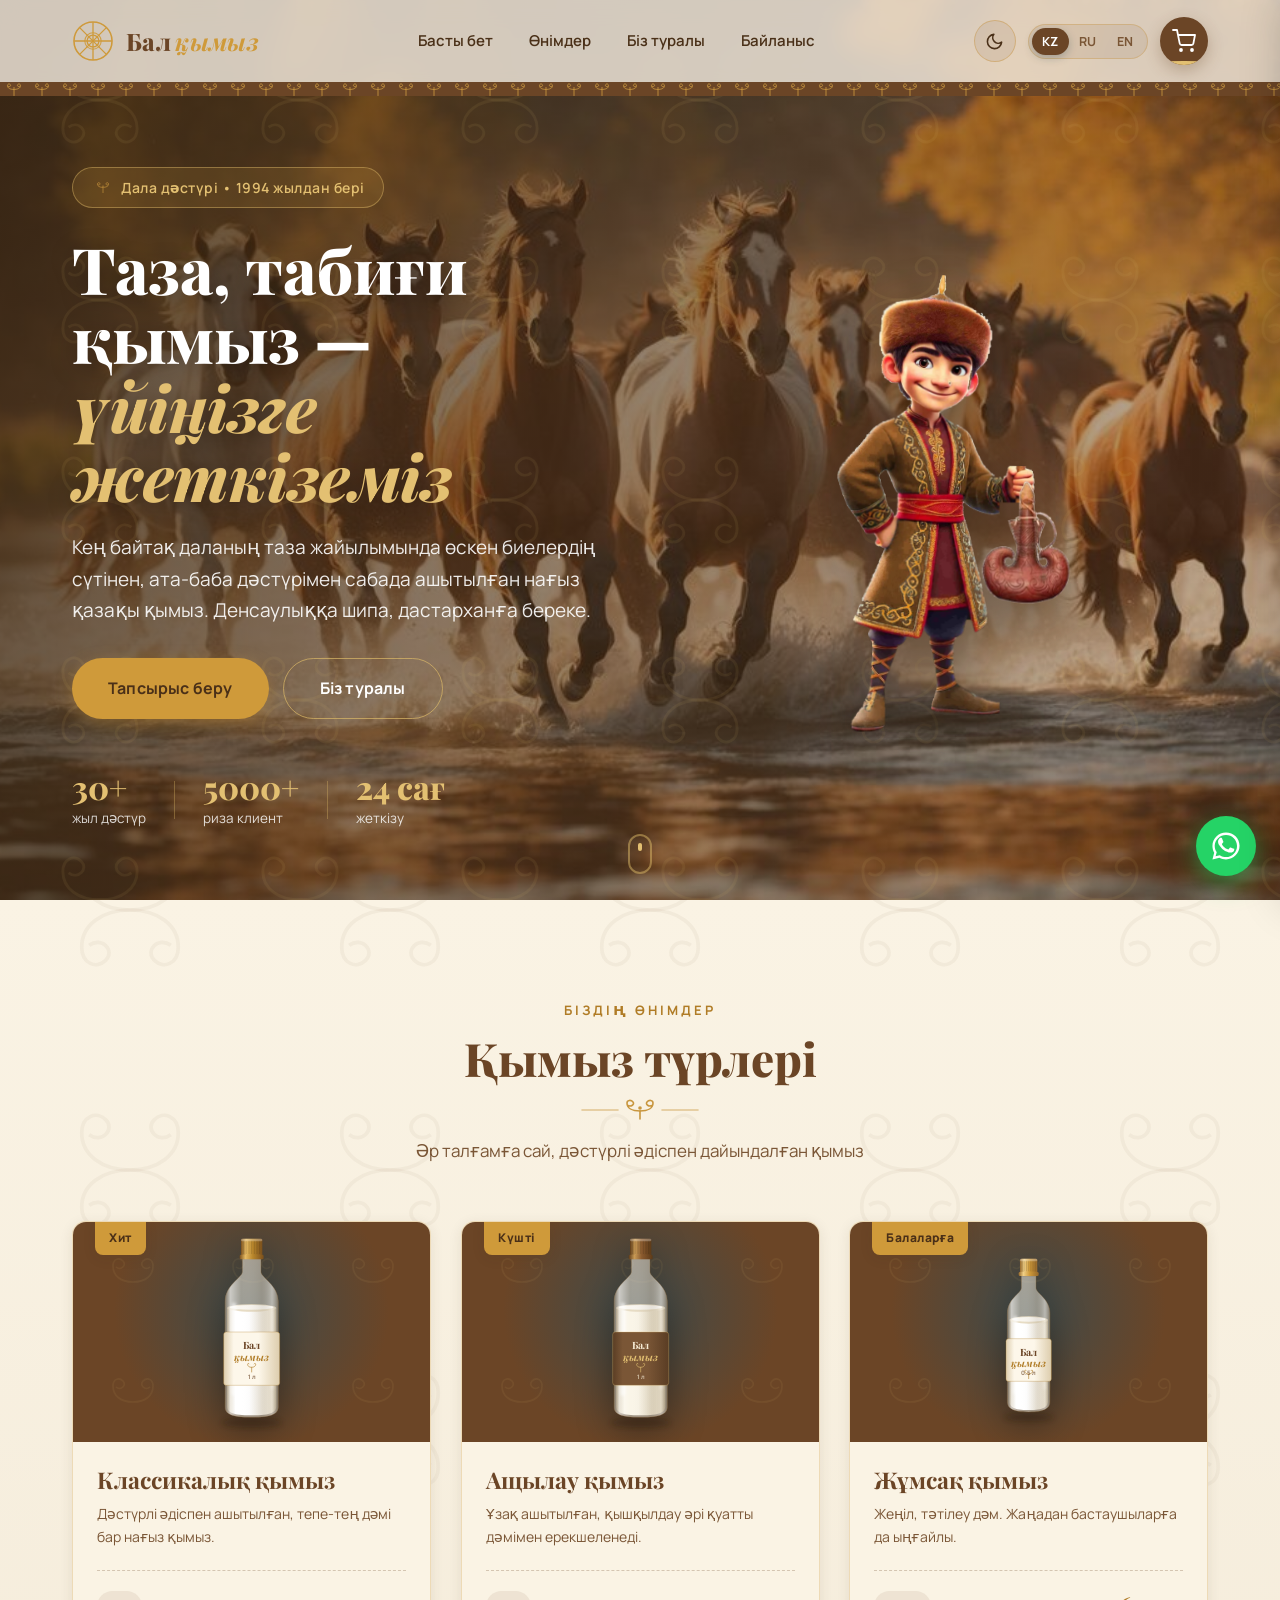
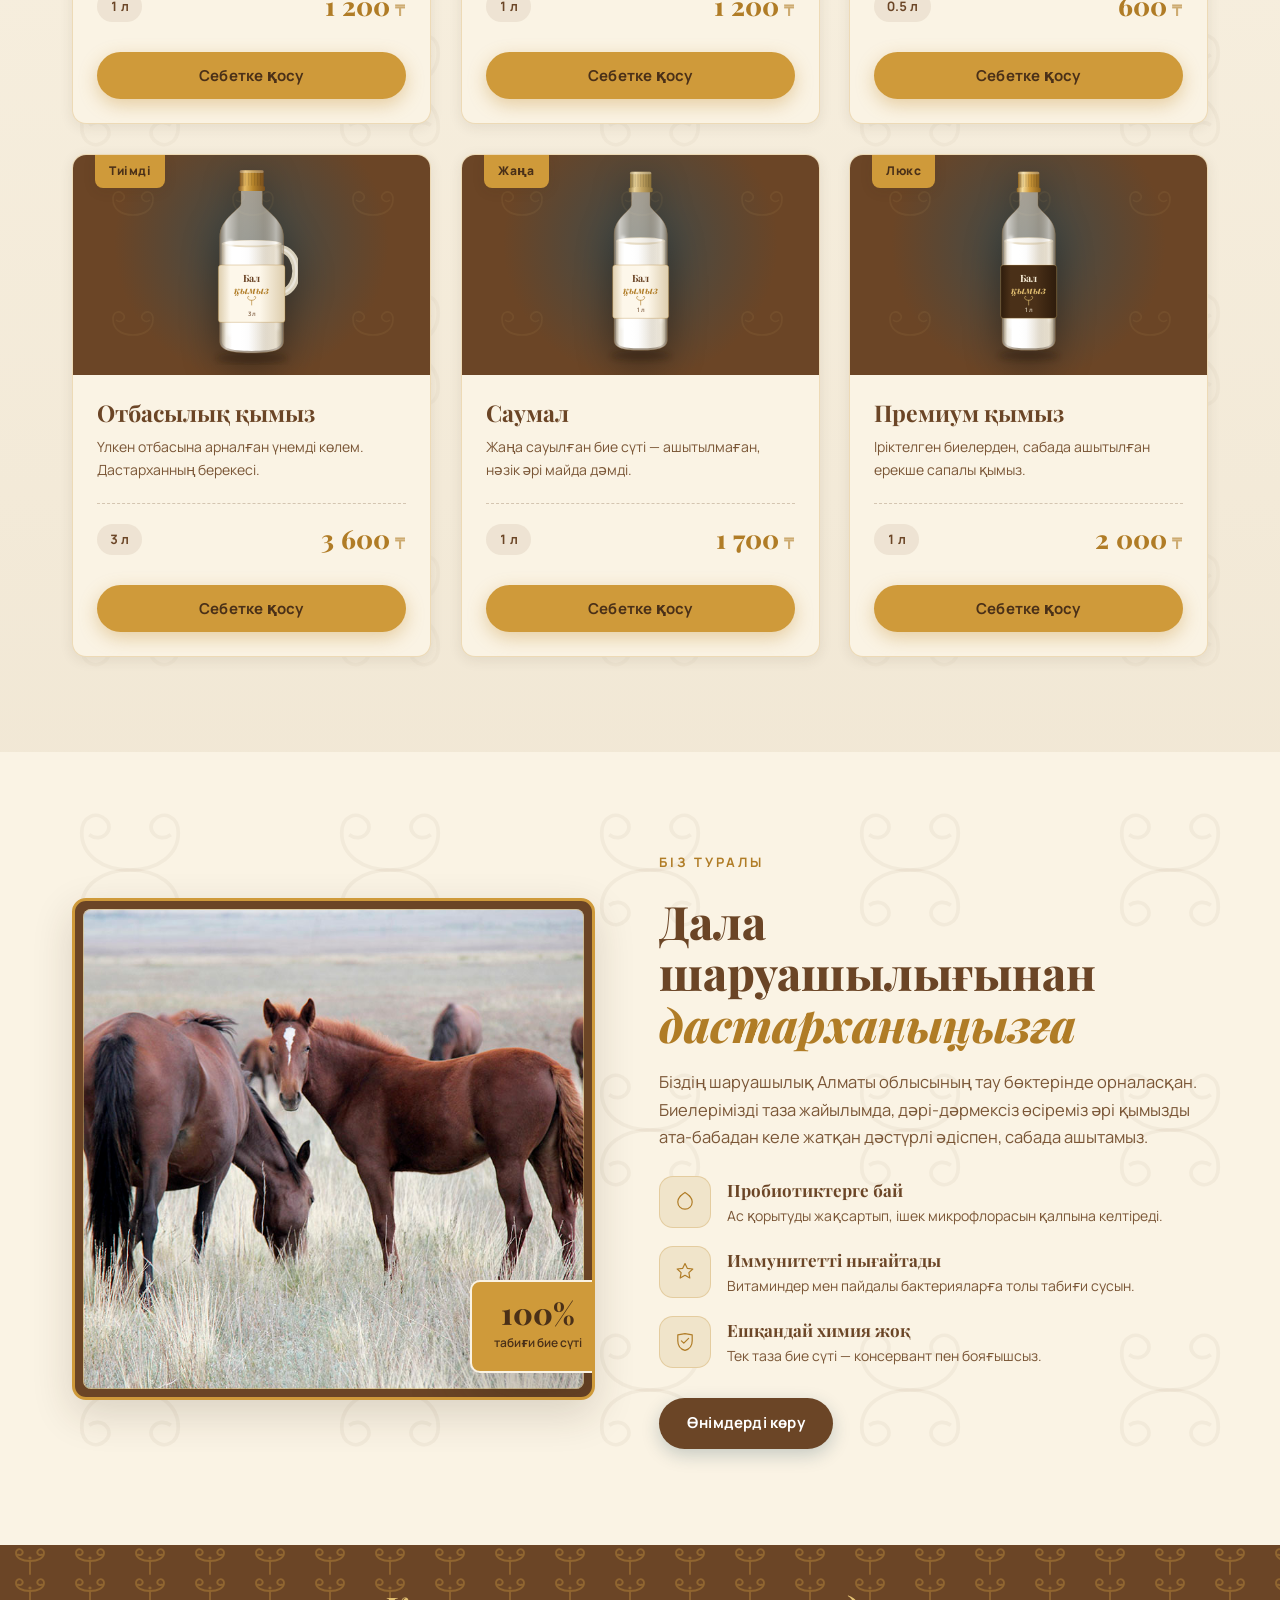
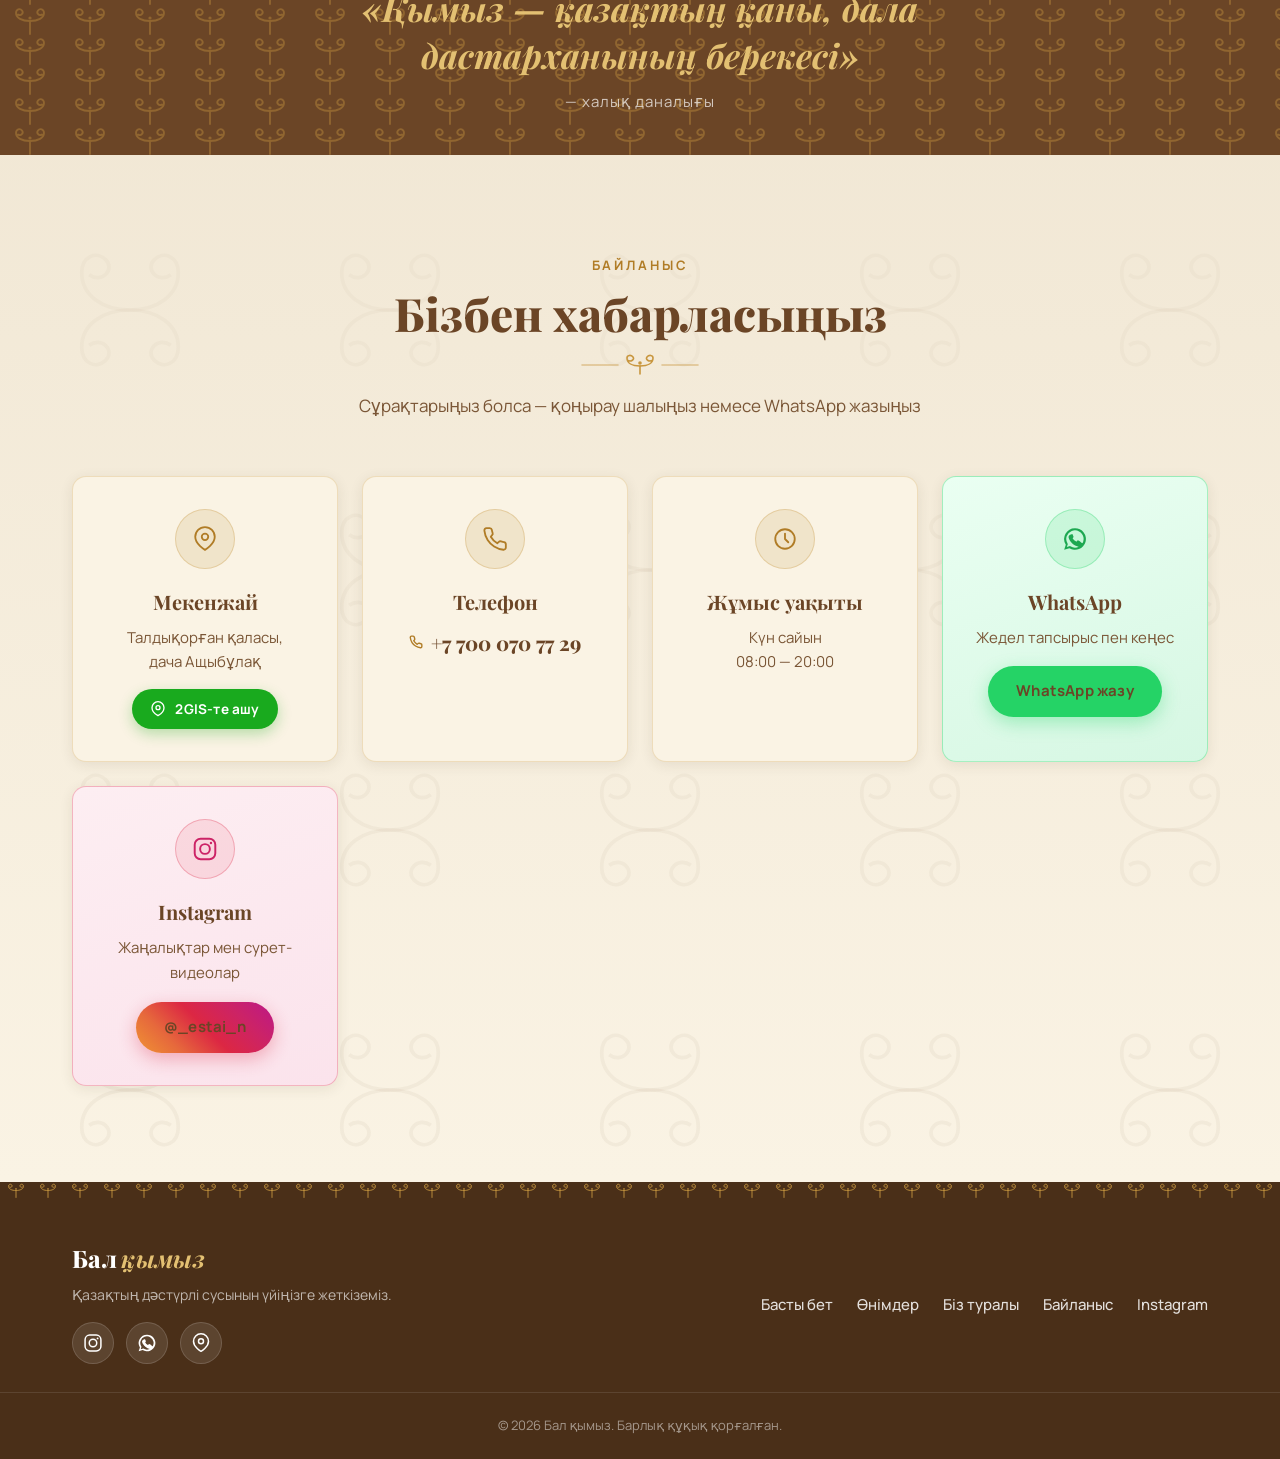
==== commit bf8fc3cd: "Баланың қолындағы таяқты дәстүрлі торсыққа ауыстыру - торсық суреті ақ фоннан қиылып алынды (chroma " ====
--- a/қымыз.html
+++ b/қымыз.html
@@ -945,7 +945,7 @@
 
           <!-- ҚАБАТ 2: БАЛА (сурет) -->
           <div class="layer layer--bowl">
-            <img class="kid-img" src="[data-uri]" alt="" width="520" height="1115" decoding="async" />
+            <img class="kid-img" src="[data-uri]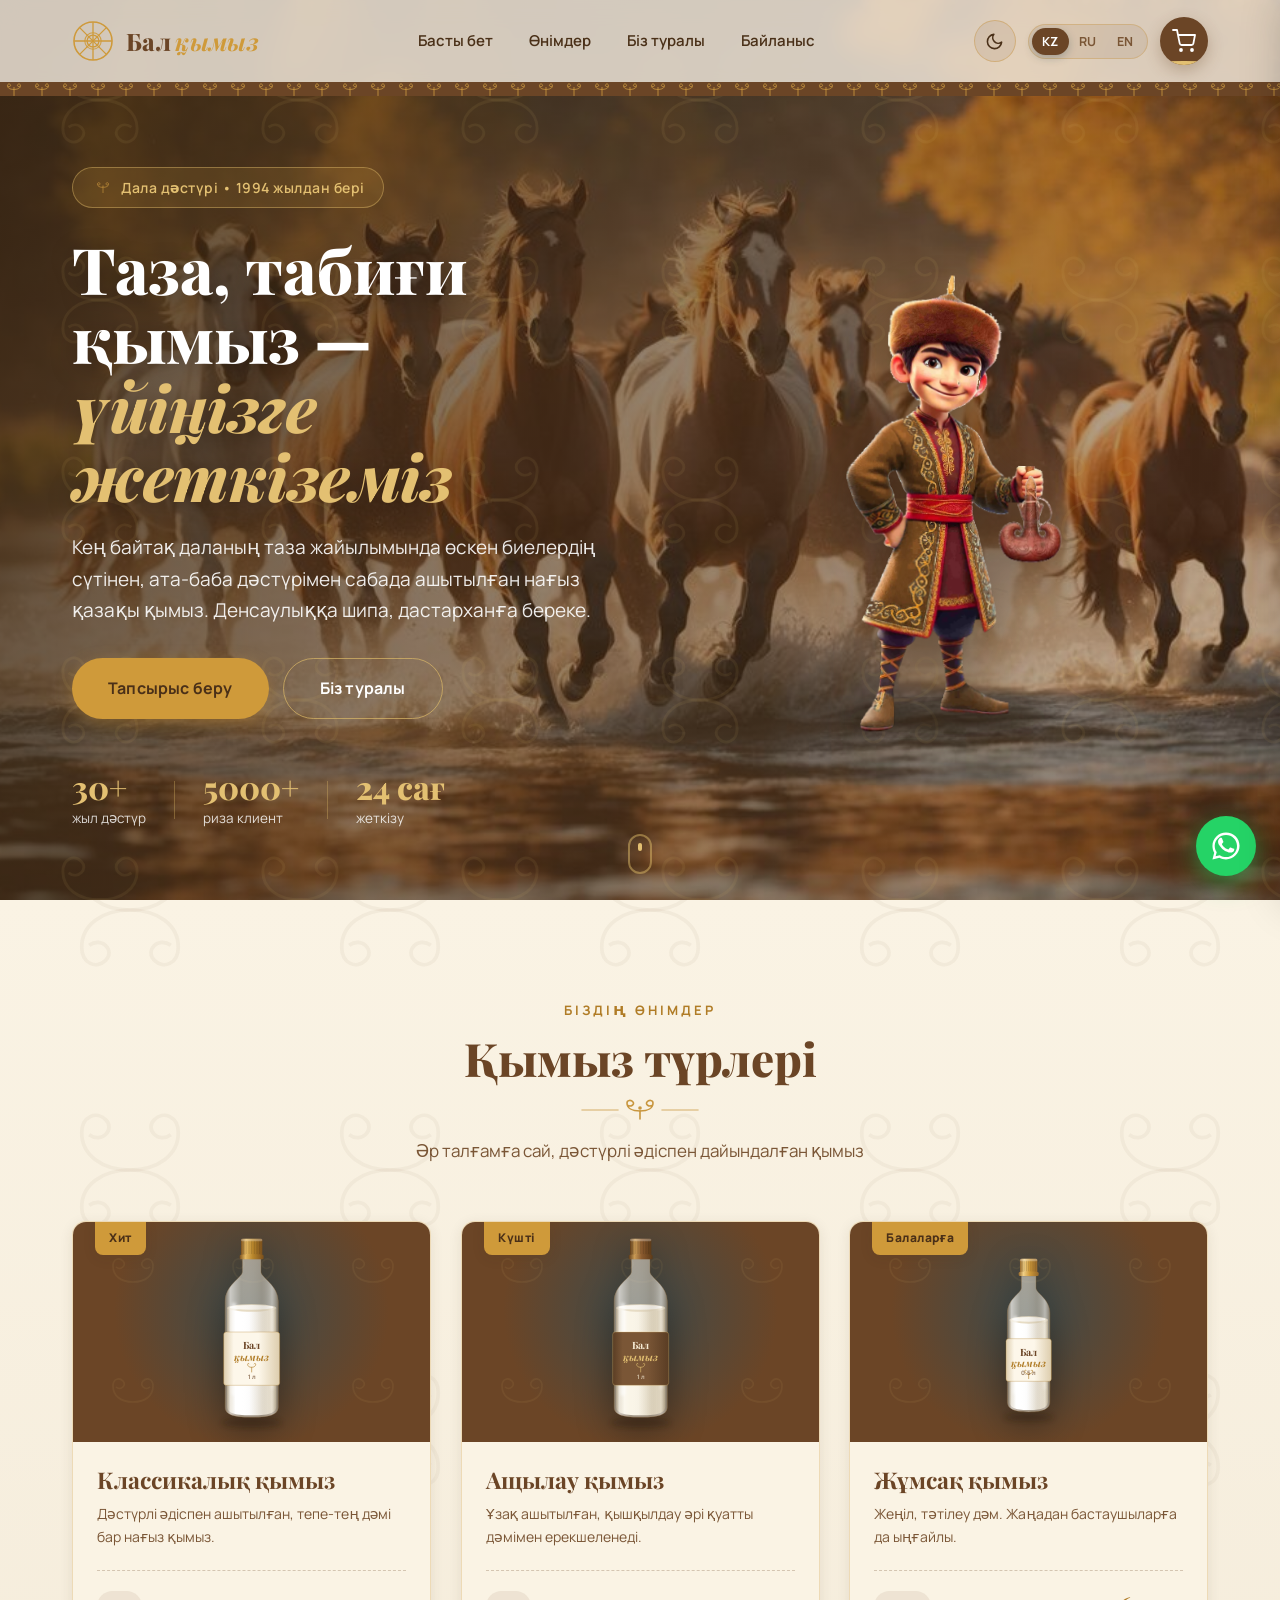
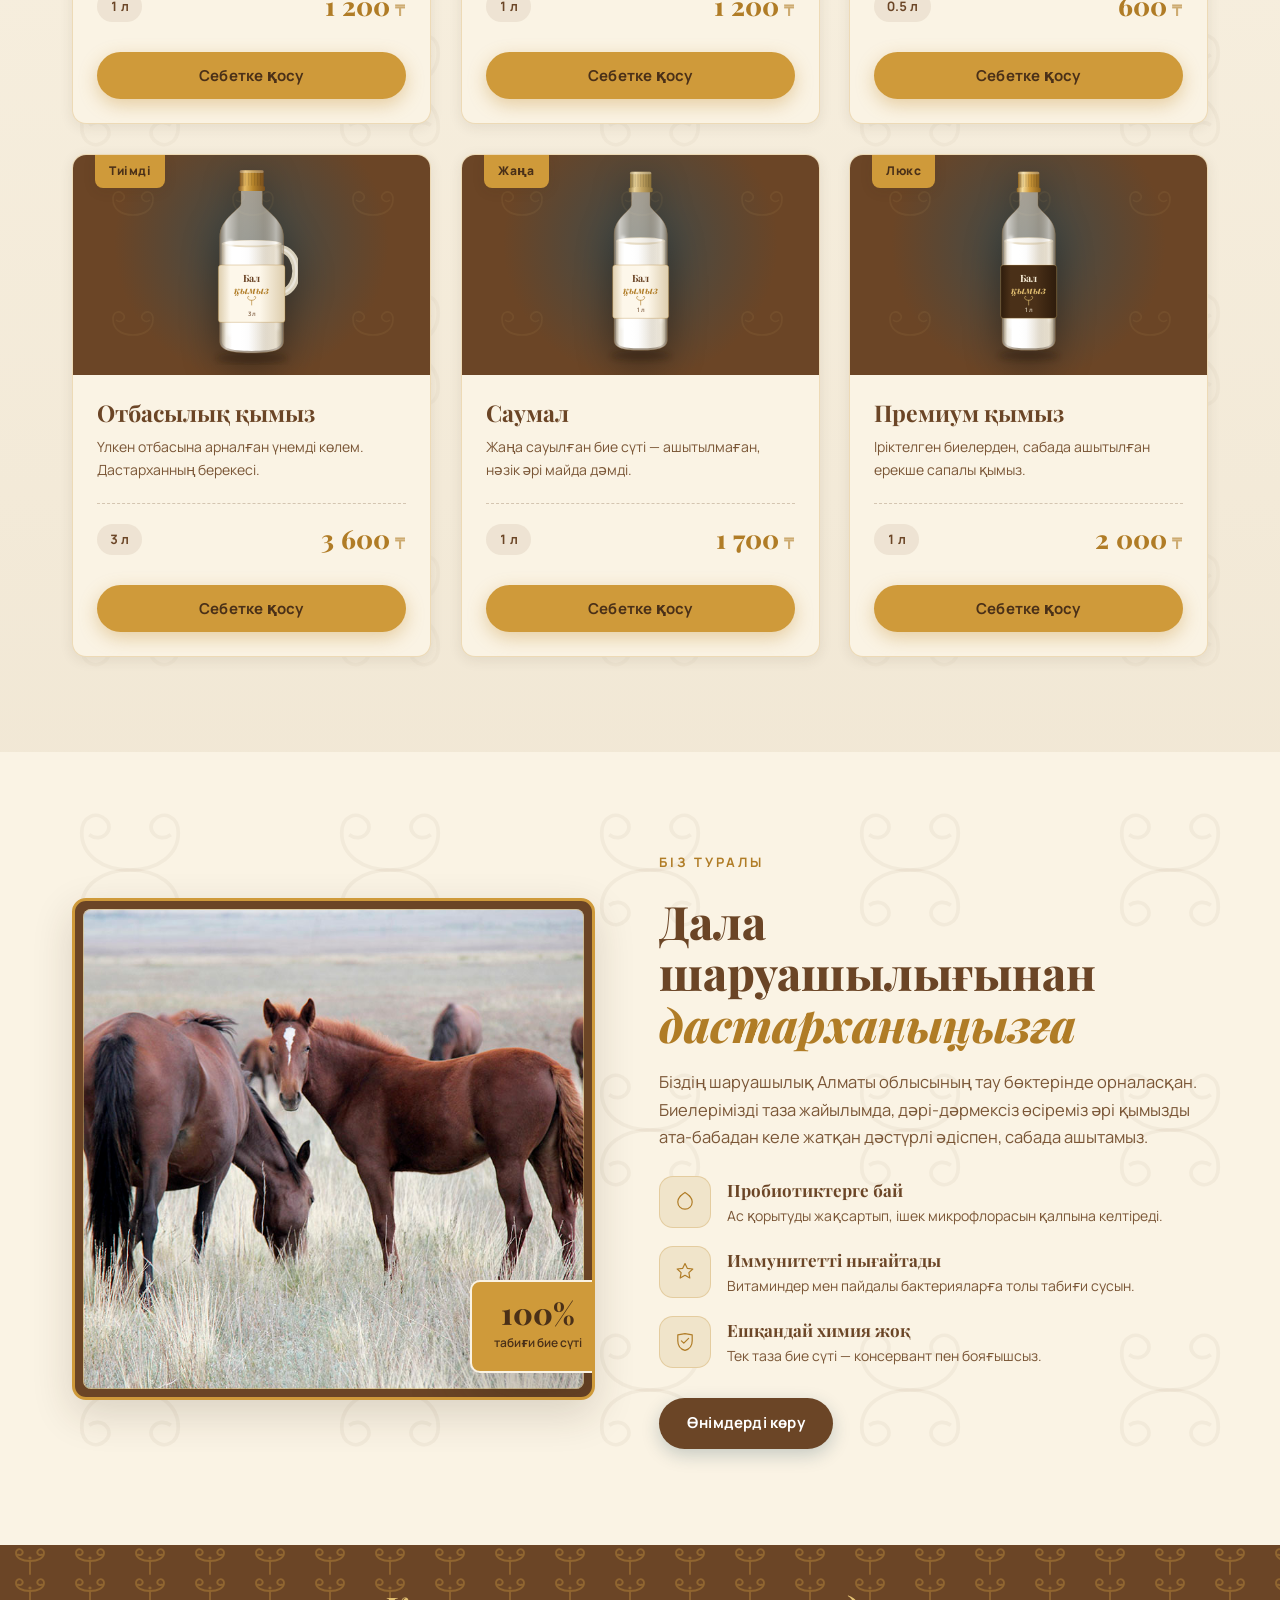
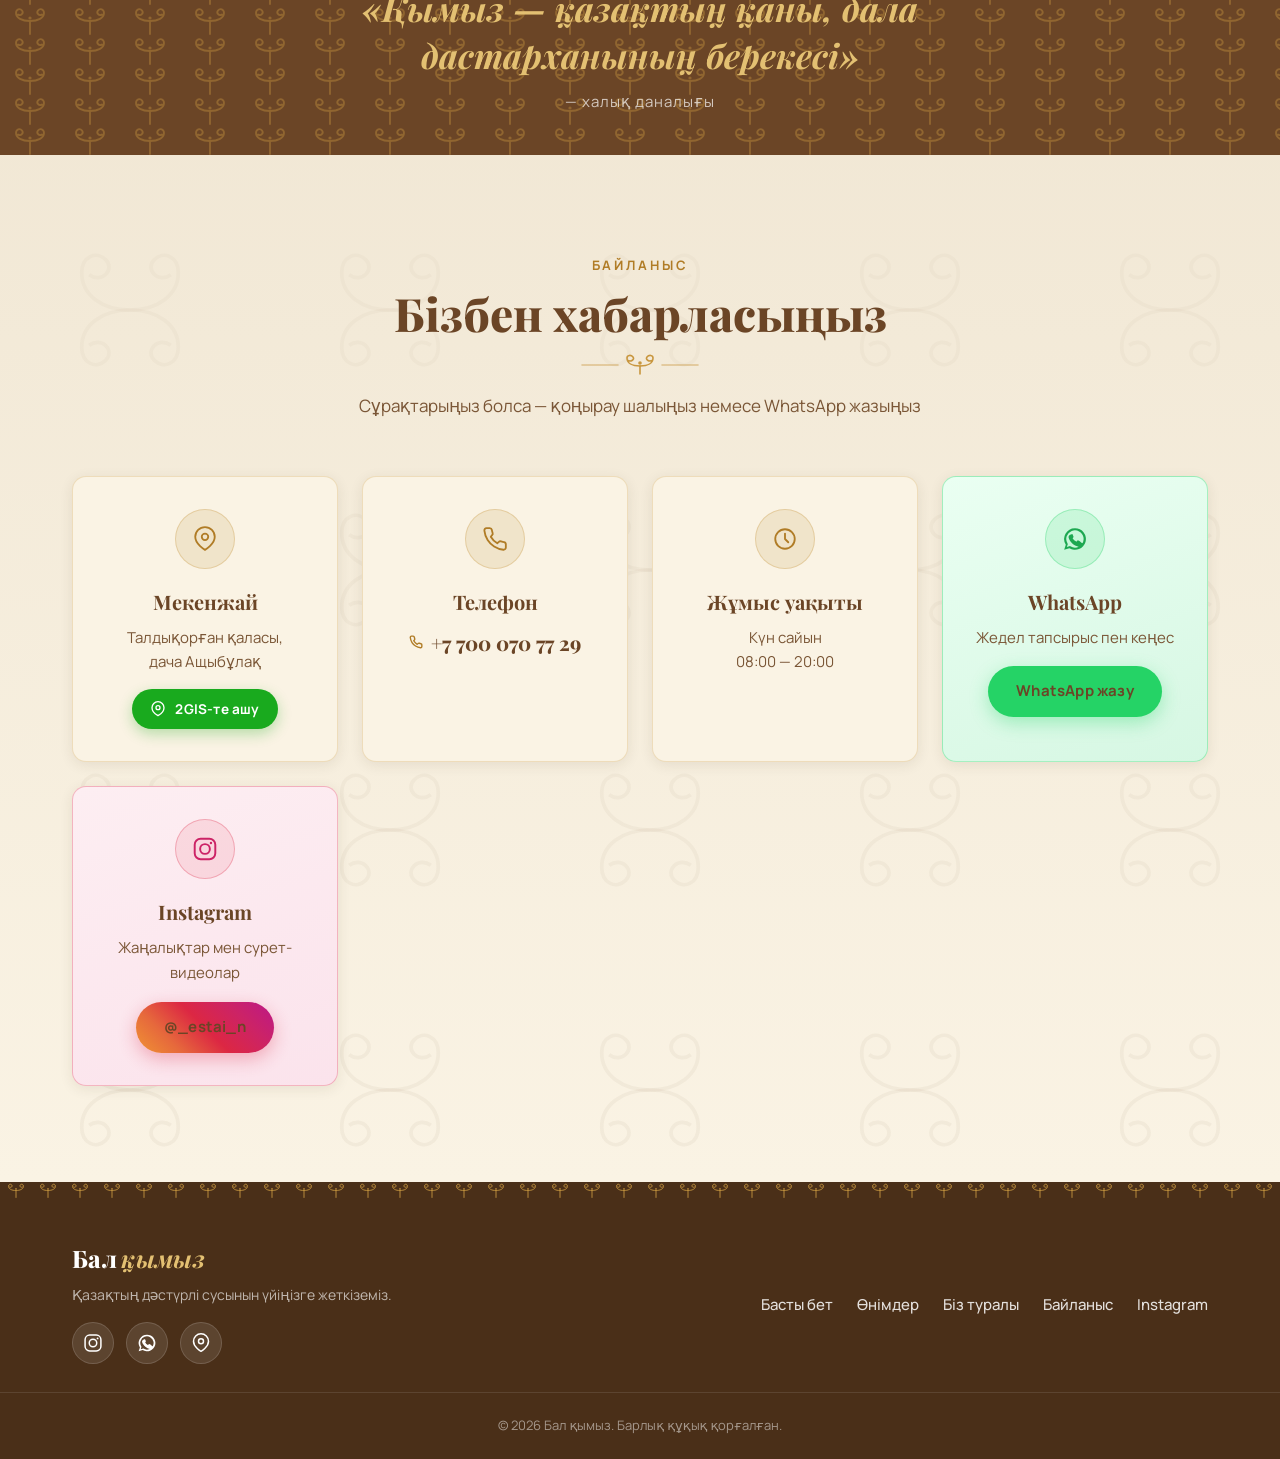
==== commit b5699fb9: "Торсықты кішірейтіп, жұдырыққа тығыз орналастыру (300px → 215px) Co-Authored-By: Claude Opus 4.8 (1M" ====
--- a/қымыз.html
+++ b/қымыз.html
@@ -945,7 +945,7 @@
 
           <!-- ҚАБАТ 2: БАЛА (сурет) -->
           <div class="layer layer--bowl">
-            <img class="kid-img" src="[data-uri]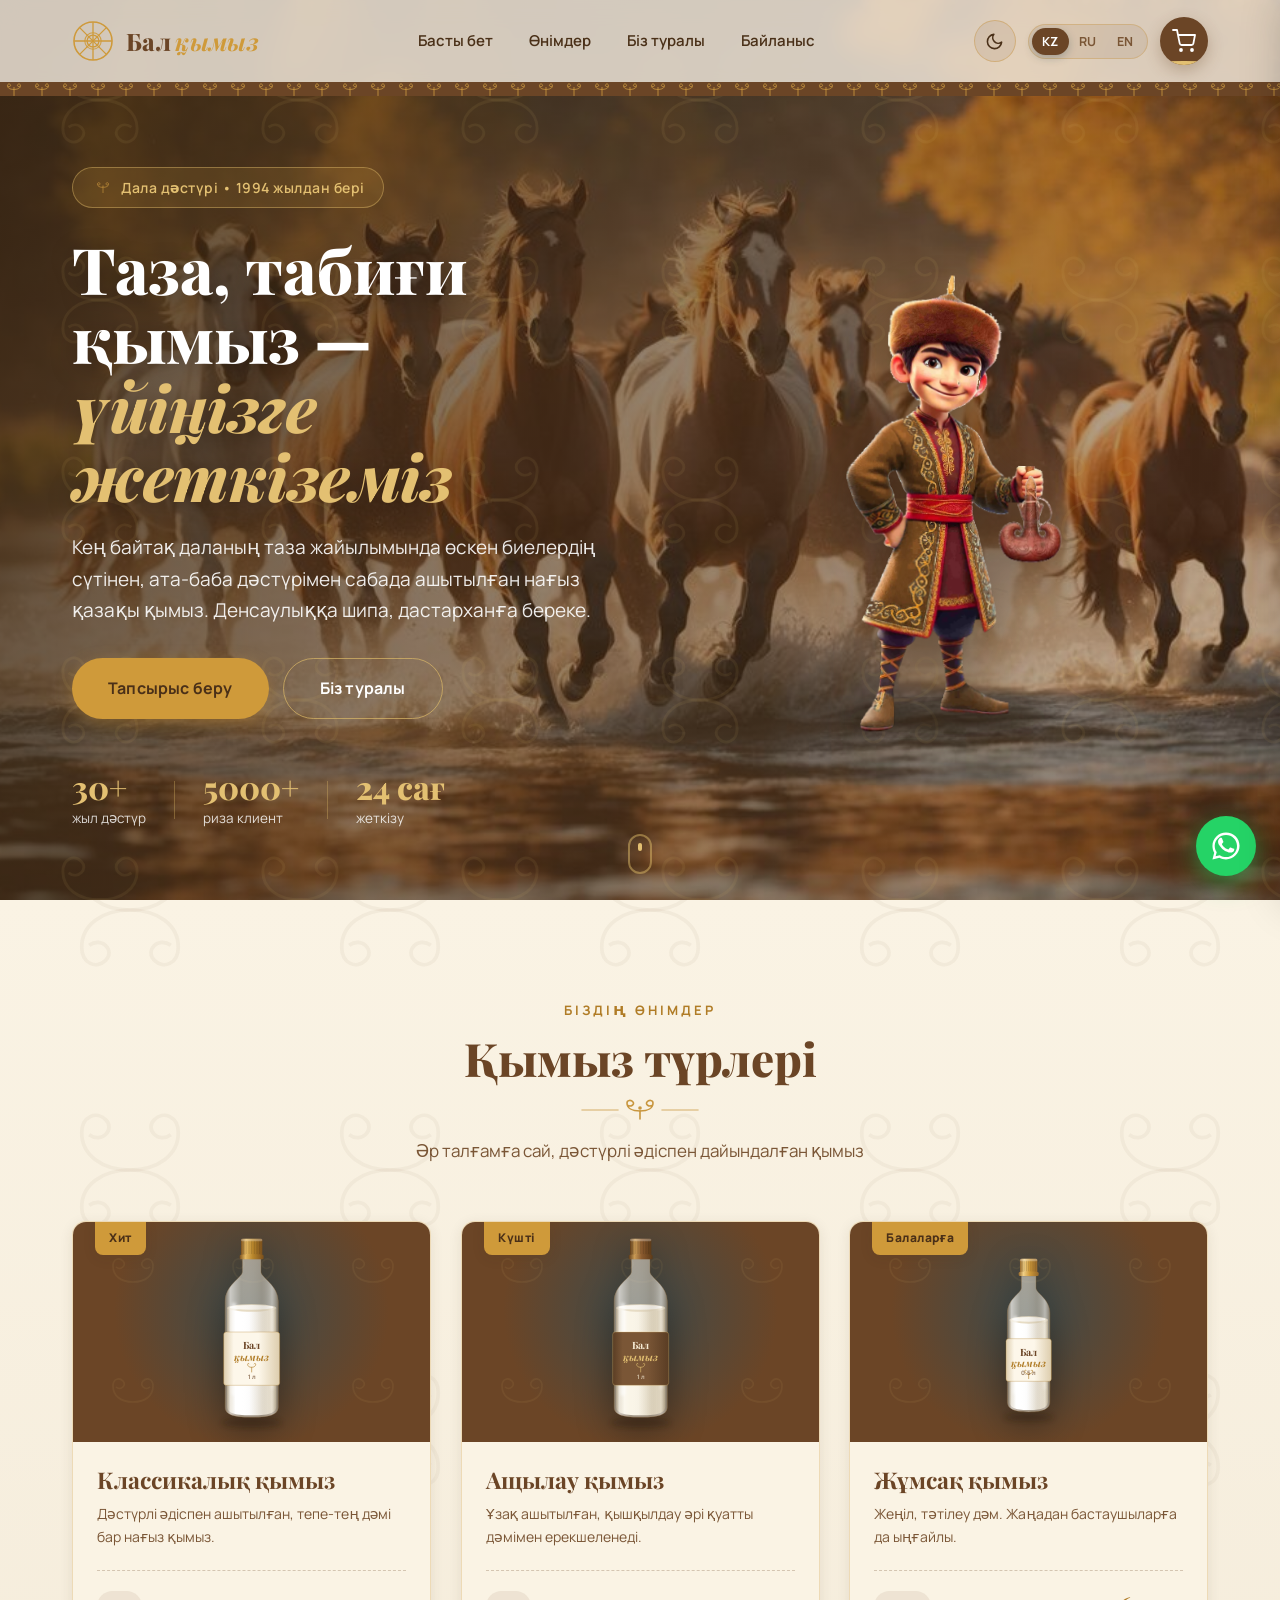
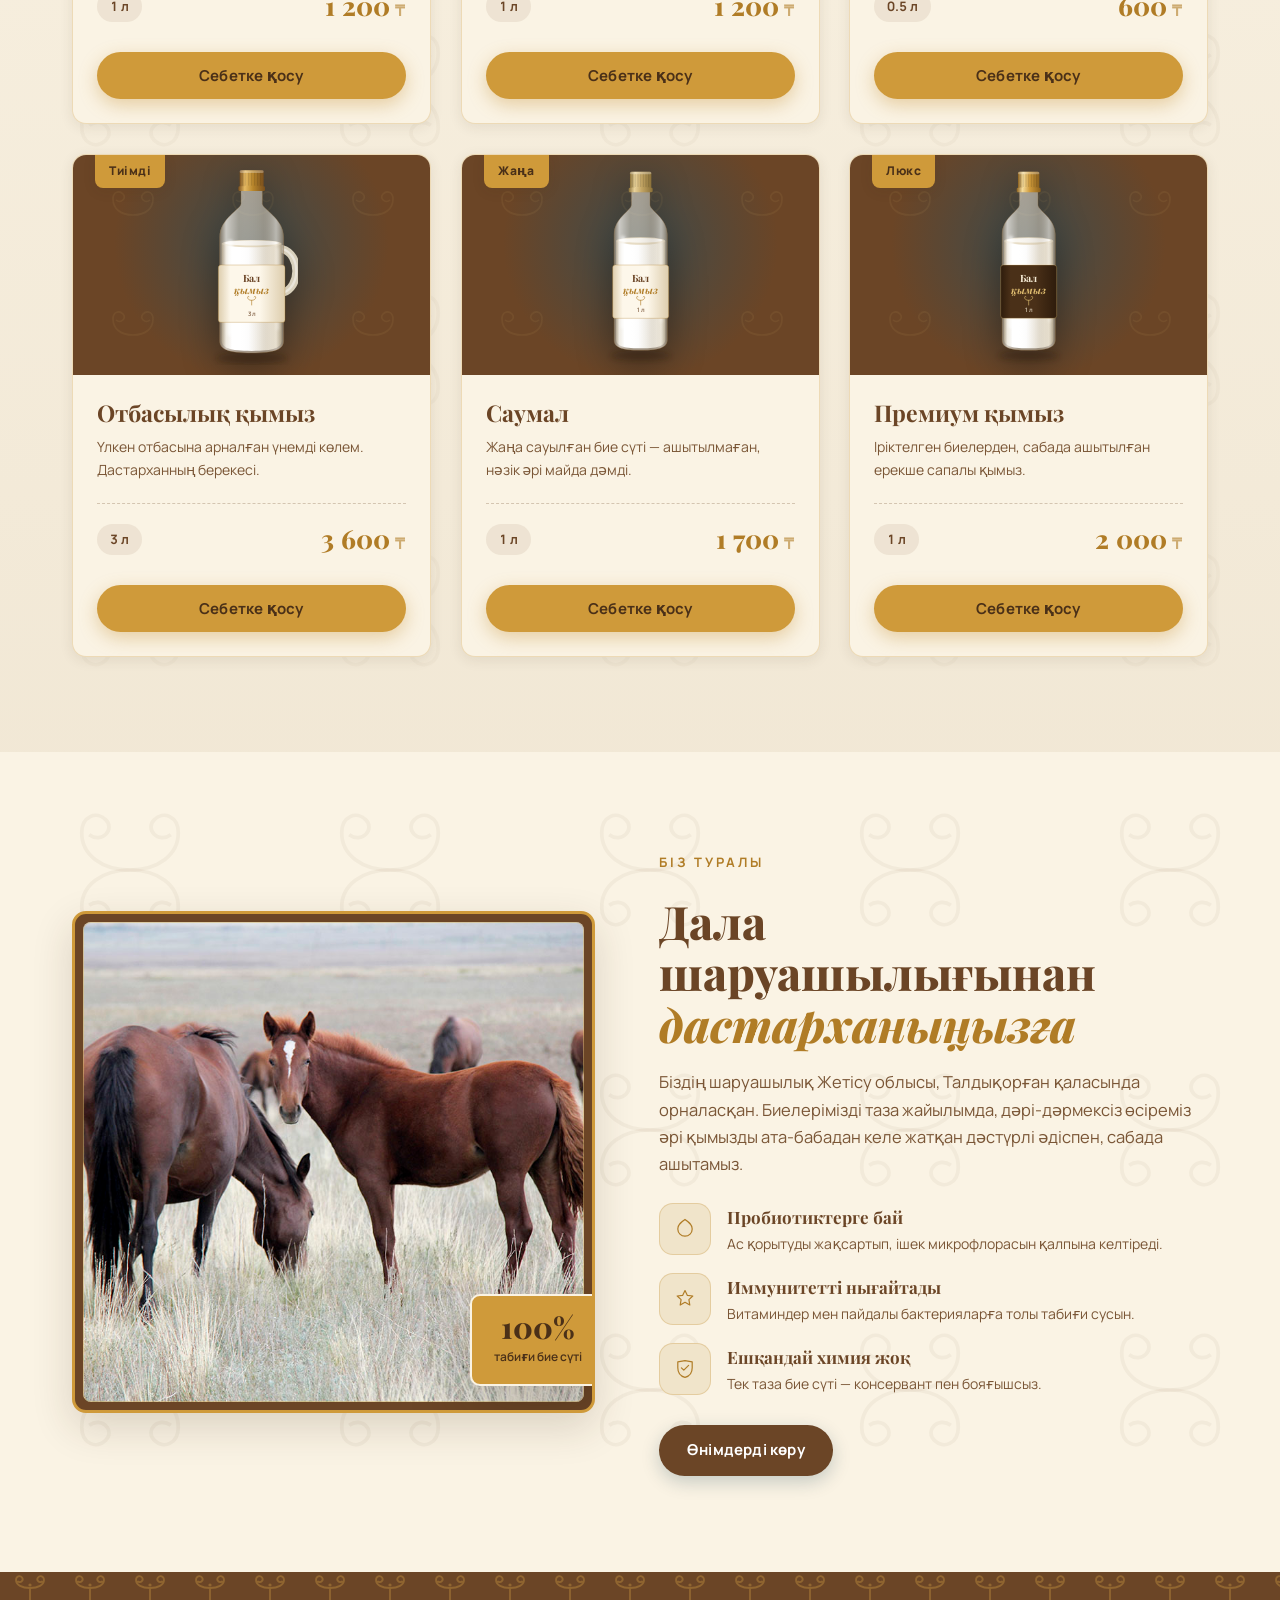
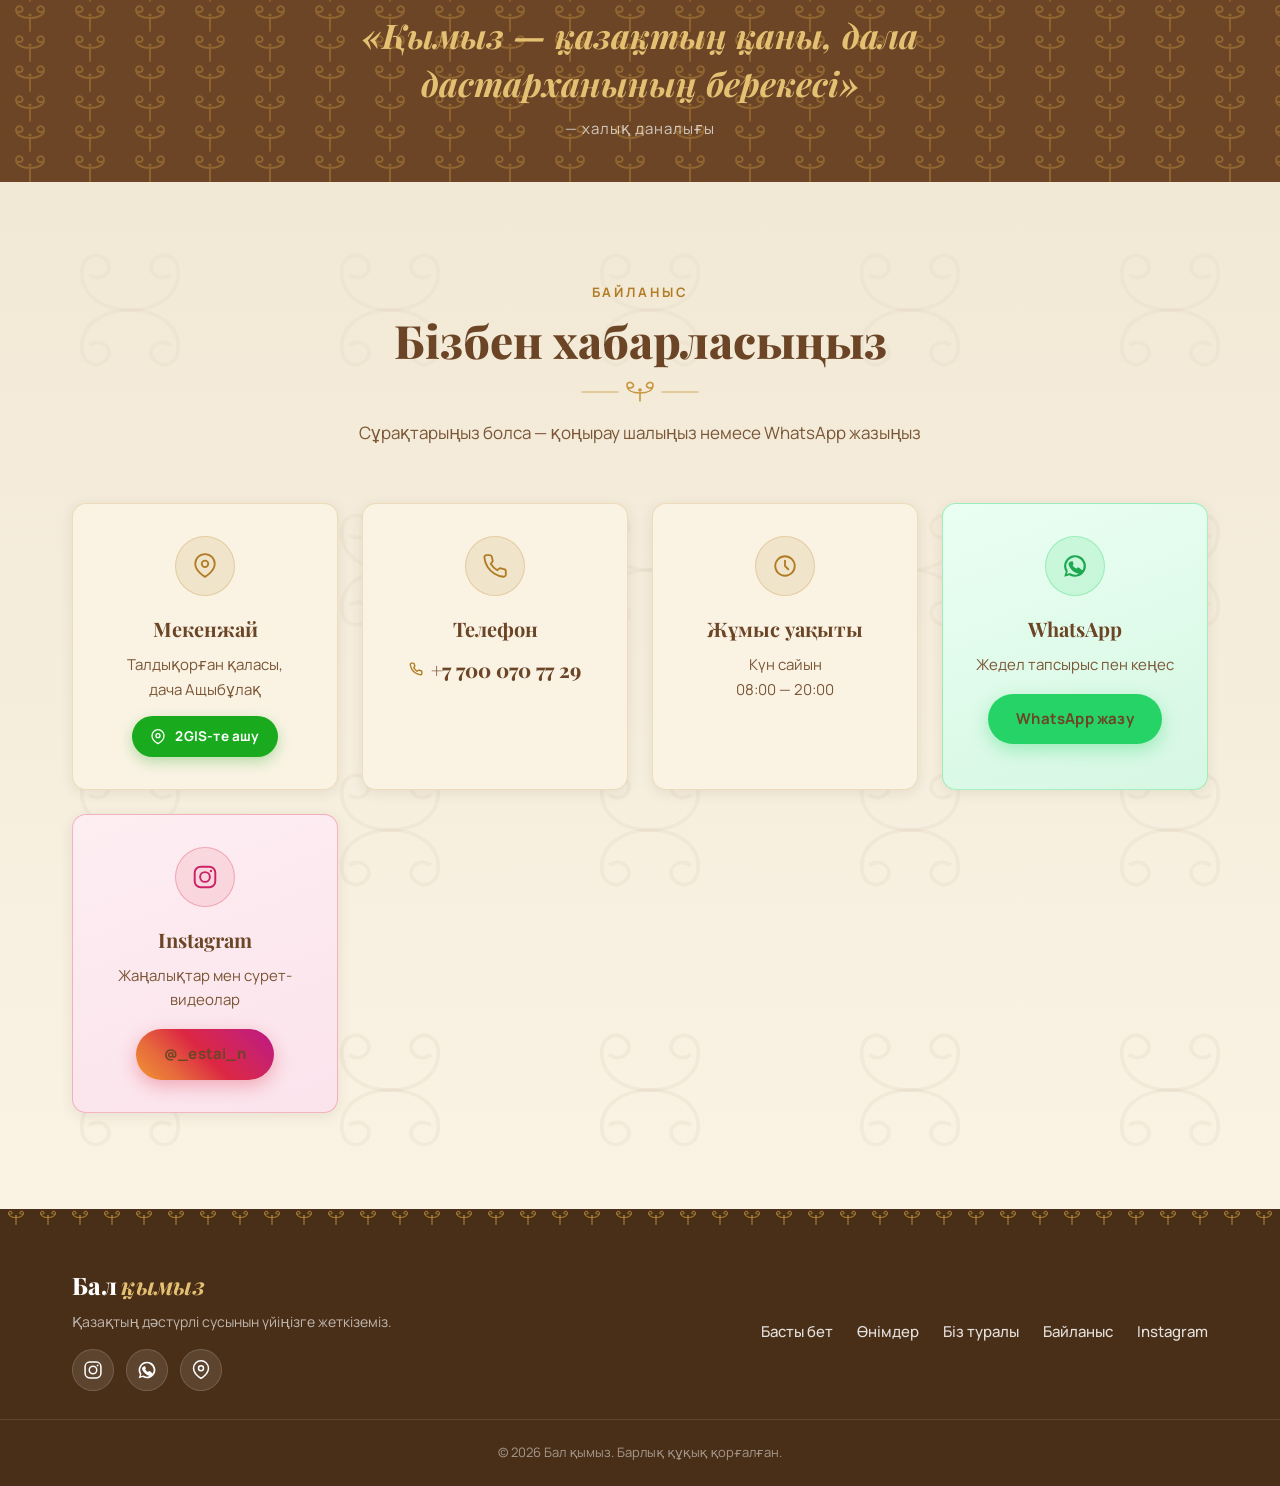
